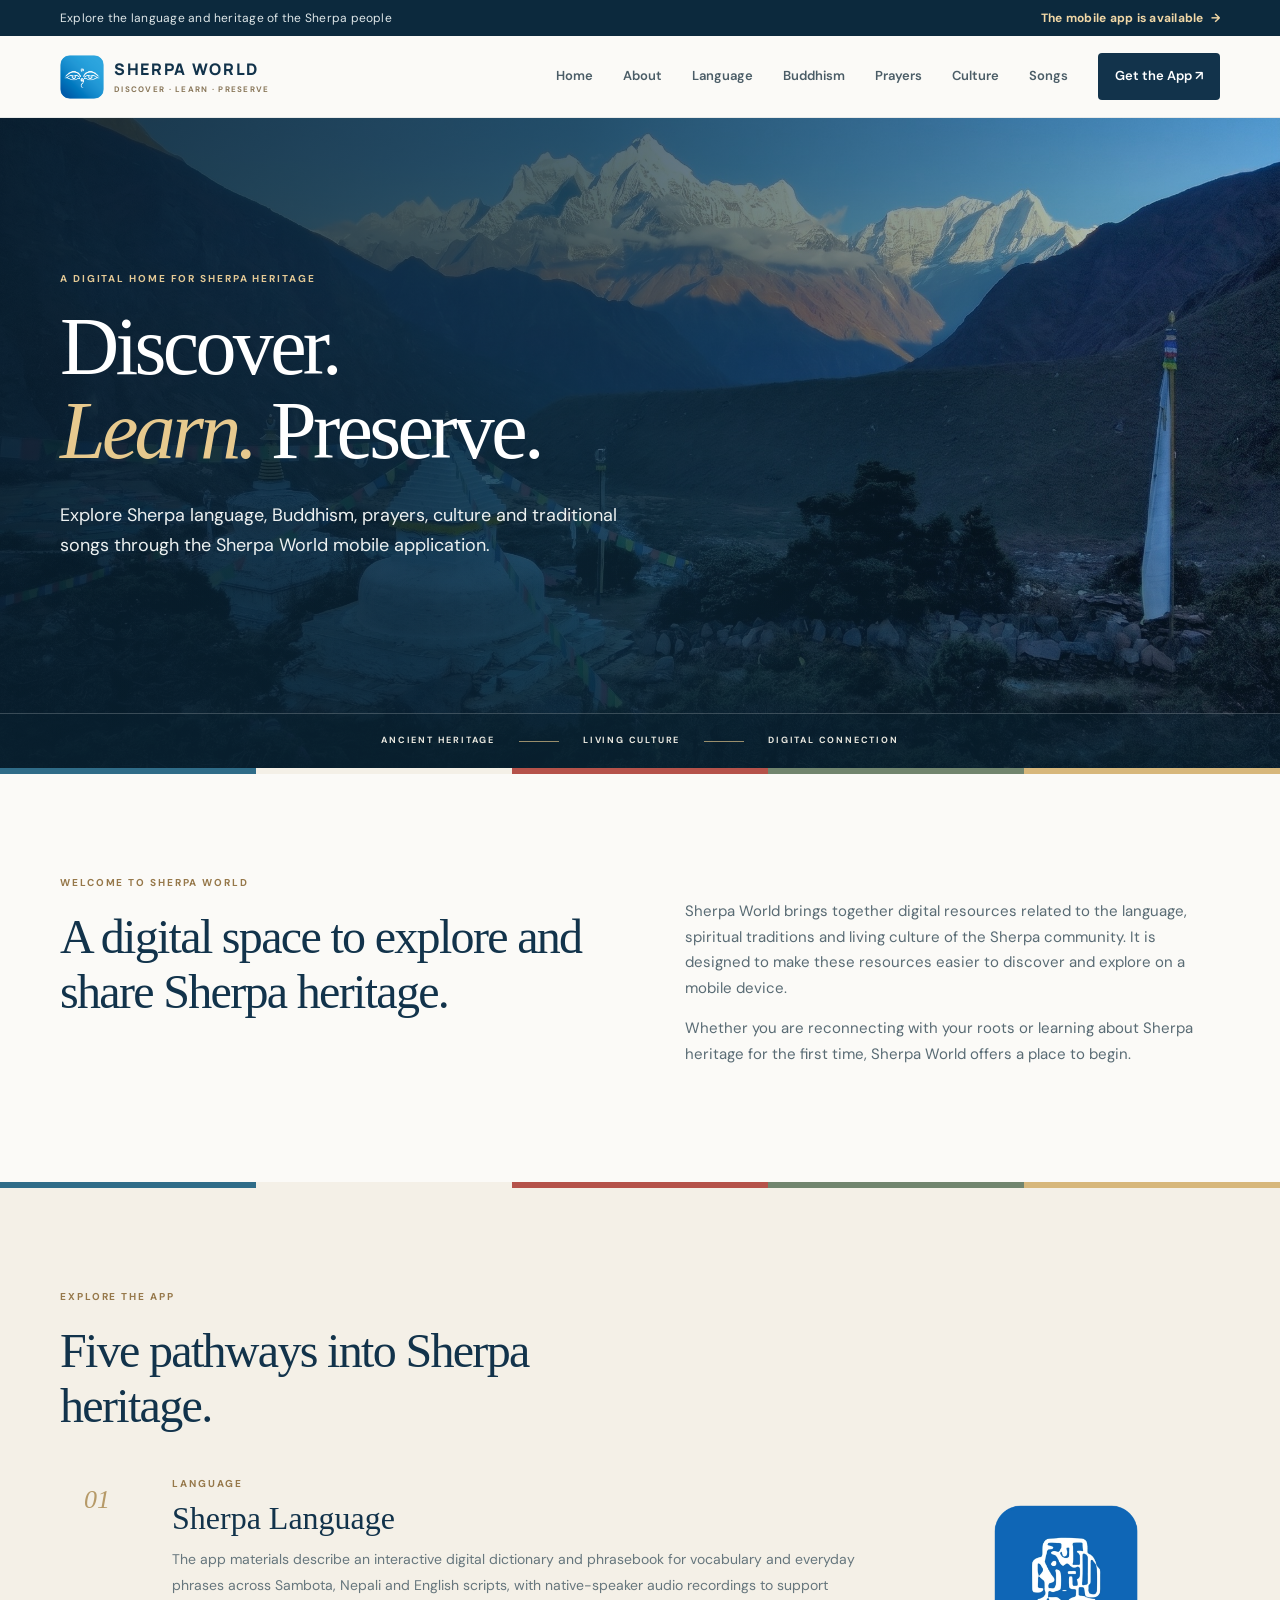
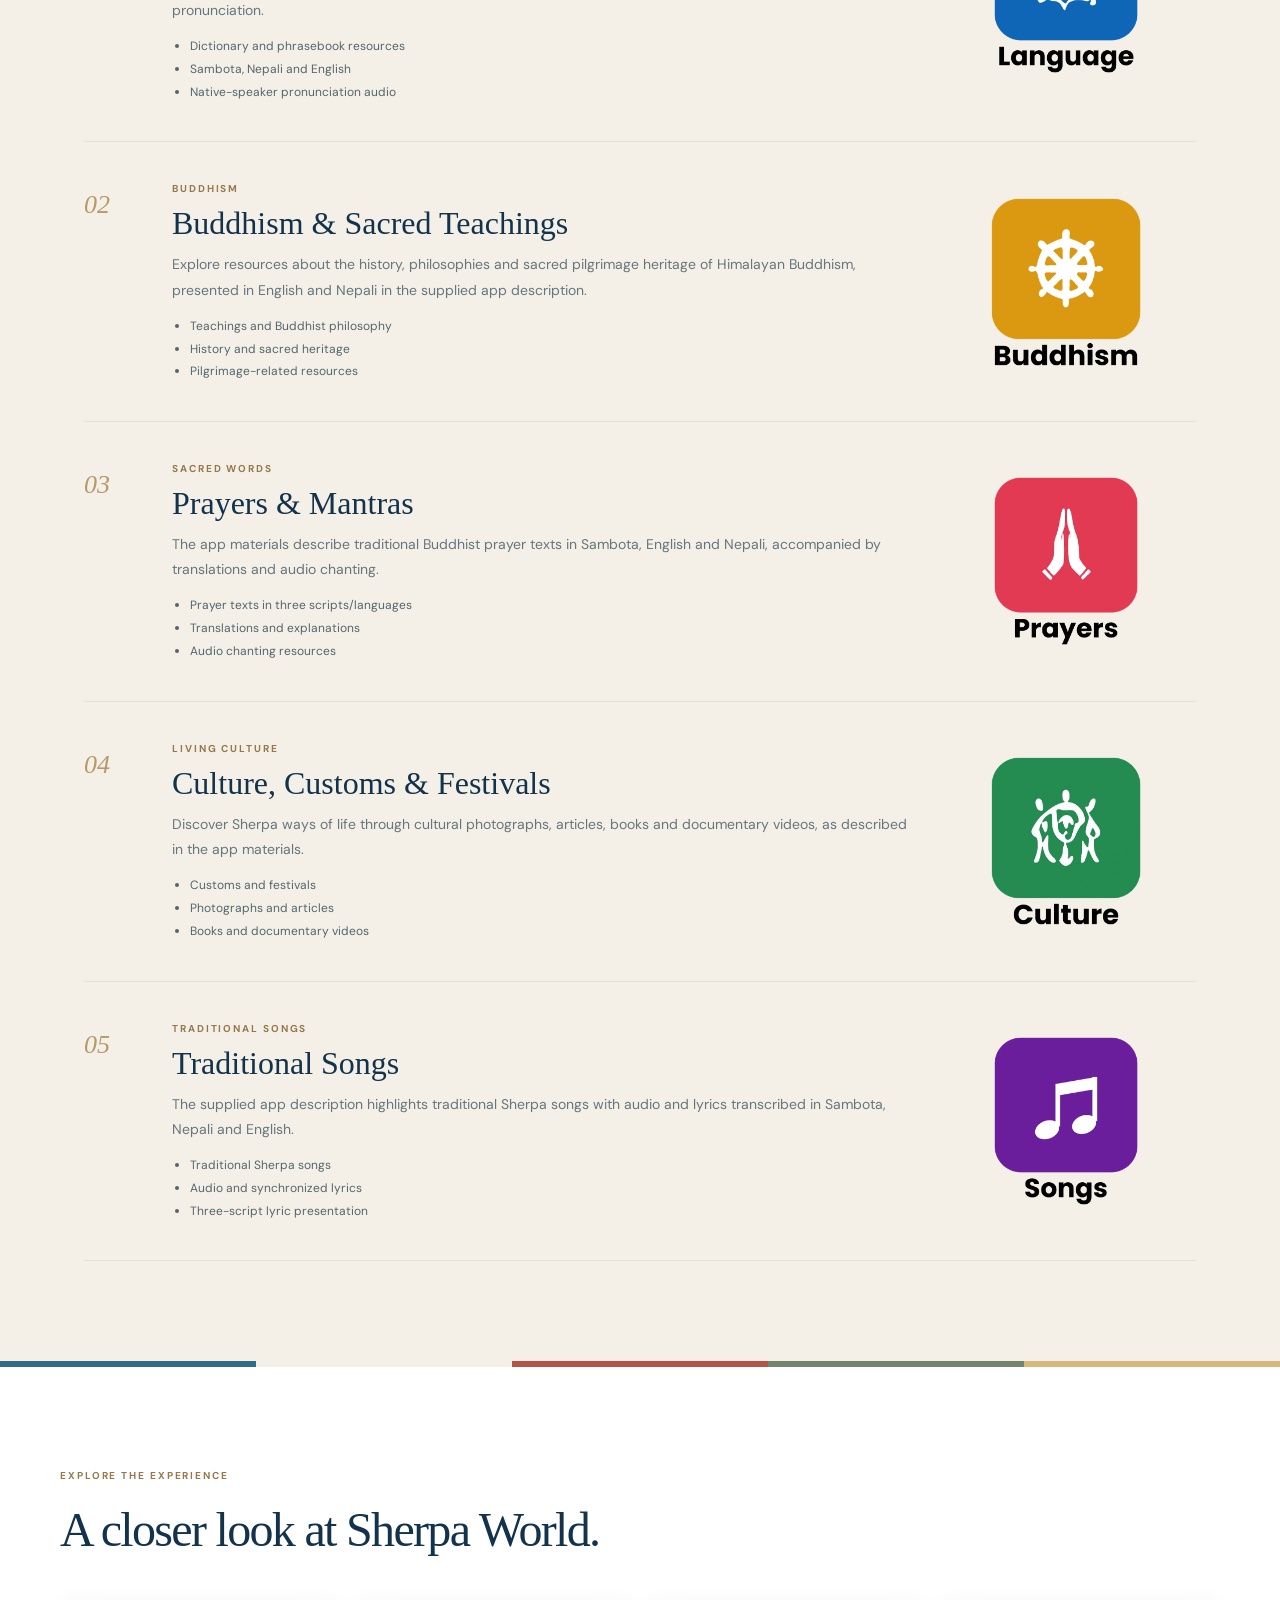
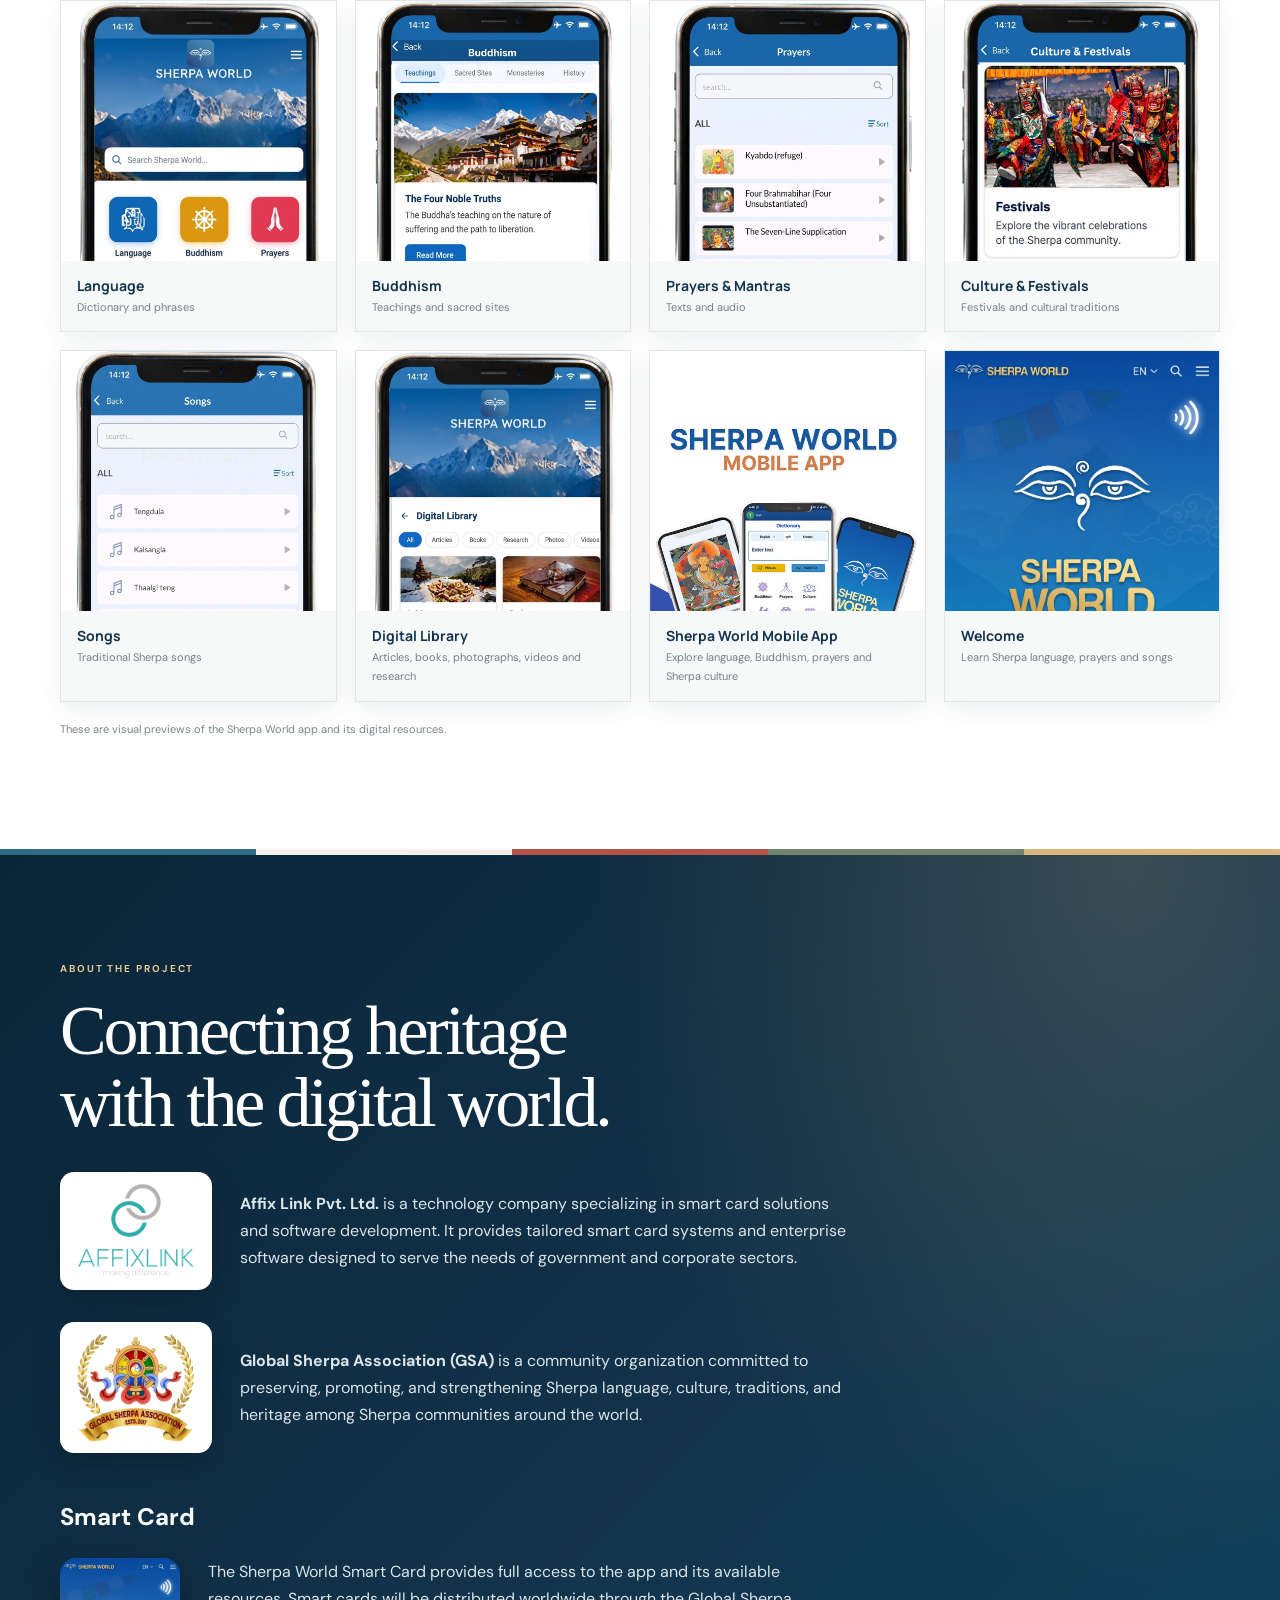
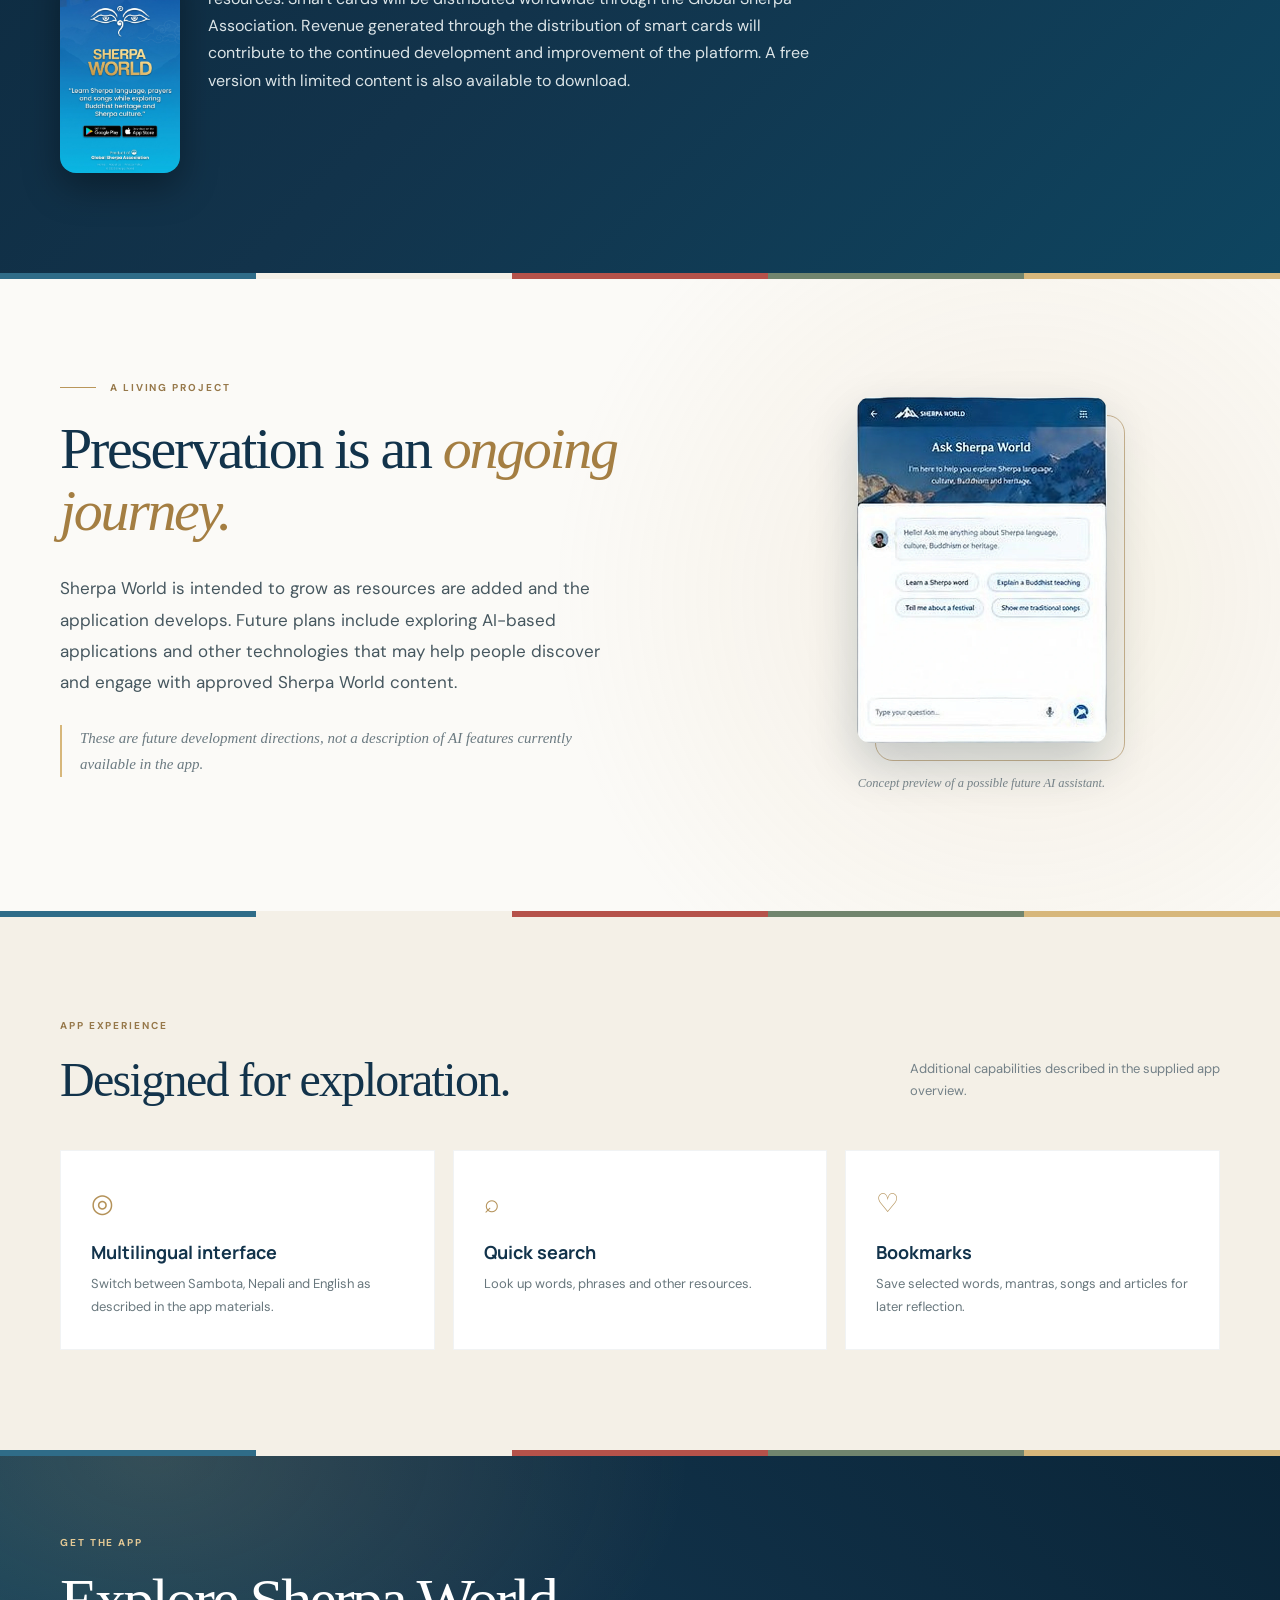
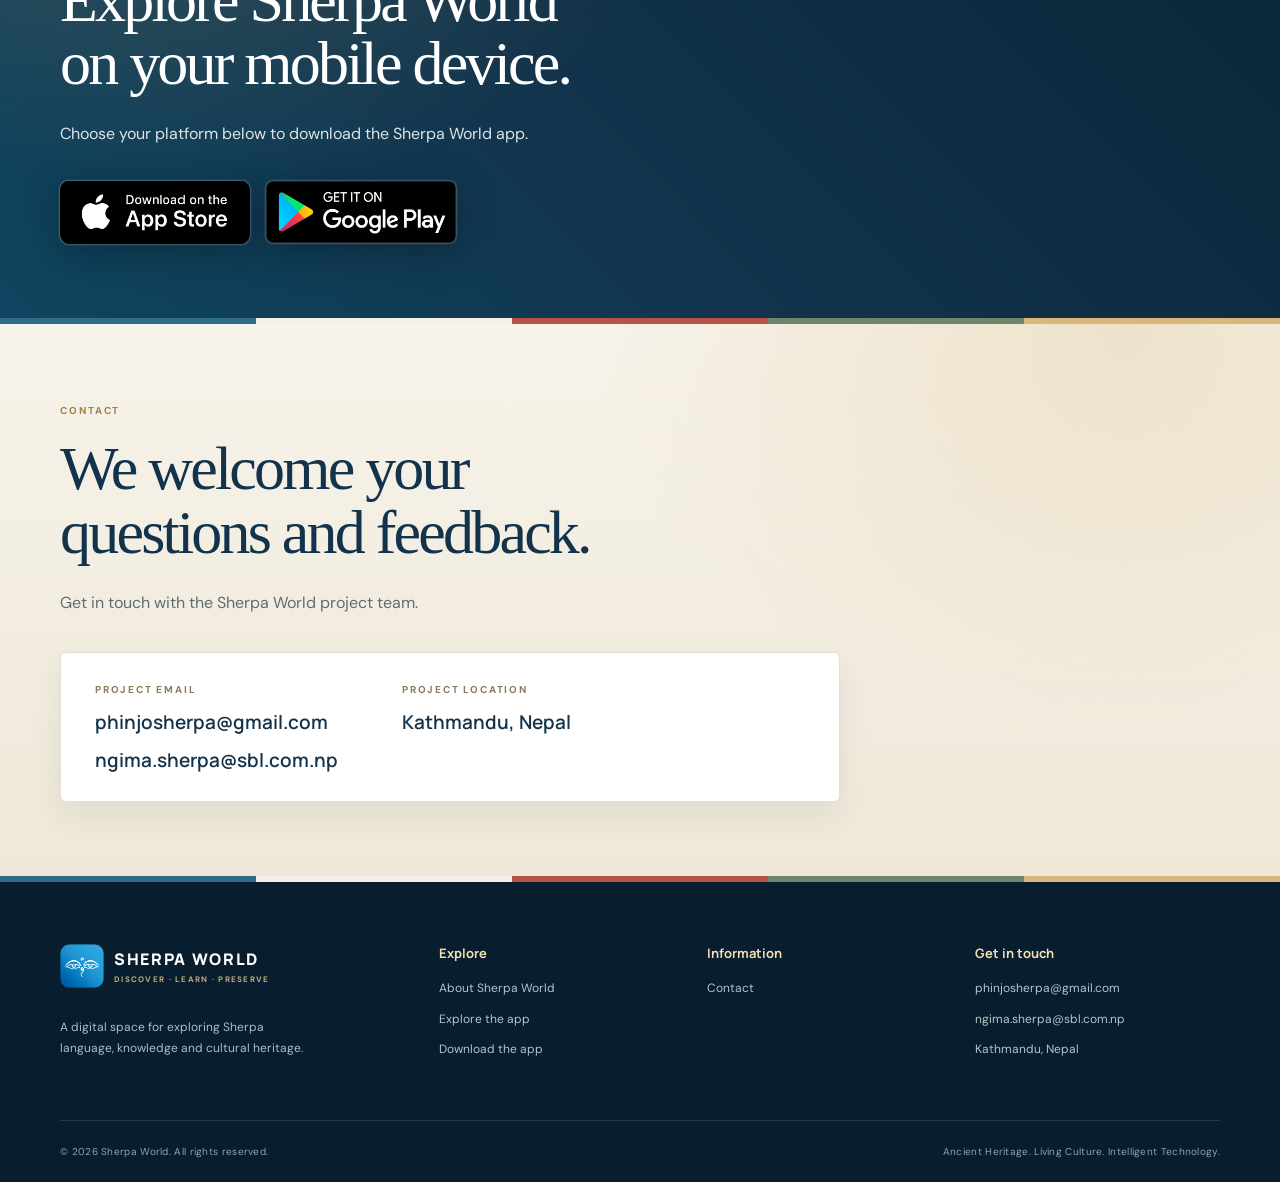
==== index.html @ 409edf71 "Add files via upload" ====
<!DOCTYPE html>

<html lang="en">
<head>
<meta charset="utf-8"/><meta content="width=device-width, initial-scale=1" name="viewport"/>
<title>Sherpa World | Discover. Learn. Preserve.</title>
<meta content="Explore Sherpa language, Buddhism, prayers, culture, traditional songs and knowledge through the Sherpa World digital platform." name="description"/>
<meta content="#12334b" name="theme-color"/><meta content="index,follow" name="robots"/>
<link href="https://www.sherpaworld.com.np/" rel="canonical"/>
<meta content="website" property="og:type"/><meta content="Sherpa World | Discover. Learn. Preserve." property="og:title"/>
<meta content="A digital home for exploring Sherpa language, culture and heritage." property="og:description"/>
<meta content="https://www.sherpaworld.com.np/" property="og:url"/>
<meta content="https://www.sherpaworld.com.np/assets/images/hero-himalaya.jpg" property="og:image"/>
<meta content="summary_large_image" name="twitter:card"/>
<meta content="Sherpa World | Discover. Learn. Preserve." name="twitter:title"/>
<meta content="A digital home for exploring Sherpa language, culture and heritage." name="twitter:description"/>
<meta content="https://www.sherpaworld.com.np/assets/images/hero-himalaya.jpg" name="twitter:image"/>
<link href="assets/images/sherpa-world-logo.png" rel="icon" type="image/png"/><link href="assets/styles.css" rel="stylesheet"/>
<script type="application/ld+json">{"@context":"https://schema.org","@type":"SoftwareApplication","name":"Sherpa World App","applicationCategory":"EducationalApplication","operatingSystem":"iOS, Android","url":"https://www.sherpaworld.com.np/","downloadUrl":"https://apps.apple.com/us/app/sherpa-world-app/id6744370352","description":"Explore Sherpa language, Buddhism, prayers, culture and traditional songs through the Sherpa World mobile application."}</script>
<script defer="" src="assets/site.js"></script>
<style>html{scroll-behavior:smooth;scroll-padding-top:92px}.single-page-group{display:block}.single-page-group>section{scroll-margin-top:92px}@media(prefers-reduced-motion:reduce){html{scroll-behavior:auto}}</style></head>
<body>
<div class="topline"><div class="container topline-inner"><span>Explore the language and heritage of the Sherpa people</span><a href="#home">The mobile app is available <span aria-hidden="true">→</span></a></div></div>
<header class="site-header"><div class="container nav-wrap">
<a aria-label="Sherpa World home" class="brand" href="#home"><span class="brand-mark"><img alt="Sherpa World logo" src="assets/images/sherpa-world-logo.png"/></span><span class="brand-words"><strong>SHERPA WORLD</strong><small>DISCOVER · LEARN · PRESERVE</small></span></a>
<button aria-controls="primary-nav" aria-expanded="false" aria-label="Open navigation" class="menu-toggle" type="button"><span></span><span></span><span></span></button>
<nav aria-label="Main navigation" class="primary-nav" id="primary-nav"><a href="#home">Home</a><a href="#about">About</a><a href="#language">Language</a><a href="#buddhism">Buddhism</a><a href="#prayers">Prayers</a><a href="#culture">Culture</a><a href="#songs">Songs</a><a class="nav-cta" href="#get-app">Get the App ↗</a></nav>
</div></header>
<main>
<section class="hero" id="home"><div class="hero-shade"></div><div class="container hero-content">
<p class="eyebrow light">A DIGITAL HOME FOR SHERPA HERITAGE</p>
<h1>Discover.<br/><em>Learn.</em> Preserve.</h1>
<p class="hero-lead">Explore Sherpa language, Buddhism, prayers, culture and traditional songs through the Sherpa World mobile application.</p>


</div><div class="hero-bottom"><div class="container hero-bottom-inner"><span>ANCIENT HERITAGE</span><span class="hero-rule"></span><span>LIVING CULTURE</span><span class="hero-rule"></span><span>DIGITAL CONNECTION</span></div></div></section>
<div class="flag-line" aria-hidden="true"></div>
<section class="intro-section section-pad"><div class="container intro-grid"><div><p class="eyebrow">WELCOME TO SHERPA WORLD</p><h2>A digital space to explore and share Sherpa heritage.</h2></div><div class="intro-copy"><p>Sherpa World brings together digital resources related to the language, spiritual traditions and living culture of the Sherpa community. It is designed to make these resources easier to discover and explore on a mobile device.</p><p>Whether you are reconnecting with your roots or learning about Sherpa heritage for the first time, Sherpa World offers a place to begin.</p></div></div></section>
<div class="flag-line" aria-hidden="true"></div>
<section class="explore-section section-pad" id="explore-details"><div class="container"><div class="section-heading"><div><p class="eyebrow">EXPLORE THE APP</p><h2>Five pathways into Sherpa heritage.</h2></div></div>
<div class="container explore-detail-list">
<article class="explore-detail" id="language"><div class="detail-number">01</div><div><p class="eyebrow">LANGUAGE</p><h2>Sherpa Language</h2><p>The app materials describe an interactive digital dictionary and phrasebook for vocabulary and everyday phrases across Sambota, Nepali and English scripts, with native-speaker audio recordings to support pronunciation.</p><ul><li>Dictionary and phrasebook resources</li><li>Sambota, Nepali and English</li><li>Native-speaker pronunciation audio</li></ul></div><div class="detail-art detail-art-icon"><img alt="Language icon" src="assets/images/icons/language.webp" width="512" height="600" loading="lazy"/></div></article>
<article class="explore-detail" id="buddhism"><div class="detail-number">02</div><div><p class="eyebrow">BUDDHISM</p><h2>Buddhism &amp; Sacred Teachings</h2><p>Explore resources about the history, philosophies and sacred pilgrimage heritage of Himalayan Buddhism, presented in English and Nepali in the supplied app description.</p><ul><li>Teachings and Buddhist philosophy</li><li>History and sacred heritage</li><li>Pilgrimage-related resources</li></ul></div><div class="detail-art detail-art-icon"><img alt="Buddhism icon" src="assets/images/icons/buddhism.webp" width="535" height="600" loading="lazy"/></div></article>
<article class="explore-detail" id="prayers"><div class="detail-number">03</div><div><p class="eyebrow">SACRED WORDS</p><h2>Prayers &amp; Mantras</h2><p>The app materials describe traditional Buddhist prayer texts in Sambota, English and Nepali, accompanied by translations and audio chanting.</p><ul><li>Prayer texts in three scripts/languages</li><li>Translations and explanations</li><li>Audio chanting resources</li></ul></div><div class="detail-art detail-art-icon"><img alt="Prayers icon" src="assets/images/icons/prayers.webp" width="513" height="600" loading="lazy"/></div></article>
<article class="explore-detail" id="culture"><div class="detail-number">04</div><div><p class="eyebrow">LIVING CULTURE</p><h2>Culture, Customs &amp; Festivals</h2><p>Discover Sherpa ways of life through cultural photographs, articles, books and documentary videos, as described in the app materials.</p><ul><li>Customs and festivals</li><li>Photographs and articles</li><li>Books and documentary videos</li></ul></div><div class="detail-art detail-art-icon"><img alt="Culture icon" src="assets/images/icons/culture.webp" width="535" height="600" loading="lazy"/></div></article>
<article class="explore-detail" id="songs"><div class="detail-number">05</div><div><p class="eyebrow">TRADITIONAL SONGS</p><h2>Traditional Songs</h2><p>The supplied app description highlights traditional Sherpa songs with audio and lyrics transcribed in Sambota, Nepali and English.</p><ul><li>Traditional Sherpa songs</li><li>Audio and synchronized lyrics</li><li>Three-script lyric presentation</li></ul></div><div class="detail-art detail-art-icon"><img alt="Songs icon" src="assets/images/icons/songs.webp" width="512" height="600" loading="lazy"/></div></article>
</div>

</div></section>

<div class="flag-line" aria-hidden="true"></div>
<section class="screen-gallery section-pad"><div class="container"><div class="section-heading"><div><p class="eyebrow">EXPLORE THE EXPERIENCE</p><h2>A closer look at Sherpa World.</h2></div></div><div class="screen-grid"><figure><button type="button" class="gallery-trigger" data-full="assets/images/lightbox/language-screen.webp" aria-haspopup="dialog" aria-label="View larger: Sherpa World language dictionary app screen"><img alt="Sherpa World language dictionary app screen" src="assets/images/language-screen.jpg" loading="lazy"/></button><figcaption><strong>Language</strong><span>Dictionary and phrases</span></figcaption></figure><figure><button type="button" class="gallery-trigger" data-full="assets/images/lightbox/buddhism-screen.webp" aria-haspopup="dialog" aria-label="View larger: Sherpa World Buddhism app screen"><img alt="Sherpa World Buddhism app screen" src="assets/images/buddhism-screen.jpg" loading="lazy"/></button><figcaption><strong>Buddhism</strong><span>Teachings and sacred sites</span></figcaption></figure><figure><button type="button" class="gallery-trigger" data-full="assets/images/lightbox/prayers-screen.webp" aria-haspopup="dialog" aria-label="View larger: Sherpa World prayers and mantras app screen"><img alt="Sherpa World prayers and mantras app screen" src="assets/images/prayers-screen.jpg" loading="lazy"/></button><figcaption><strong>Prayers &amp; Mantras</strong><span>Texts and audio</span></figcaption></figure><figure><button type="button" class="gallery-trigger" data-full="assets/images/lightbox/culture-screen.webp" aria-haspopup="dialog" aria-label="View larger: Sherpa World Culture and Festivals app screen"><img alt="Sherpa World Culture and Festivals app screen" src="assets/images/culture-screen.jpg" loading="lazy"/></button><figcaption><strong>Culture &amp; Festivals</strong><span>Festivals and cultural traditions</span></figcaption></figure><figure><button type="button" class="gallery-trigger" data-full="assets/images/lightbox/songs-screen.webp" aria-haspopup="dialog" aria-label="View larger: Sherpa World Songs app screen"><img alt="Sherpa World Songs app screen" src="assets/images/songs-screen.jpg" loading="lazy"/></button><figcaption><strong>Songs</strong><span>Traditional Sherpa songs</span></figcaption></figure><figure><button type="button" class="gallery-trigger" data-full="assets/images/lightbox/digital-library.webp" aria-haspopup="dialog" aria-label="View larger: Sherpa World digital library app screen"><img alt="Sherpa World digital library app screen" src="assets/images/digital-library.jpg" loading="lazy"/></button><figcaption><strong>Digital Library</strong><span>Articles, books, photographs, videos and research</span></figcaption></figure><figure><button type="button" class="gallery-trigger" data-full="assets/images/lightbox/mobile-app.jpg" aria-haspopup="dialog" aria-label="View larger: Sherpa World mobile app promotional image"><img alt="Sherpa World mobile app promotional image" src="assets/images/mobile-app.jpg" loading="lazy"/></button><figcaption><strong>Sherpa World Mobile App</strong><span>Explore language, Buddhism, prayers and Sherpa culture</span></figcaption></figure><figure><button type="button" class="gallery-trigger" data-full="assets/images/sherpa-world-welcome-screen.jpg" aria-haspopup="dialog" aria-label="View larger: Sherpa World welcome screen with app store download buttons"><img alt="Sherpa World welcome screen with app store download buttons" src="assets/images/sherpa-world-welcome-screen.jpg" loading="lazy"/></button><figcaption><strong>Welcome</strong><span>Learn Sherpa language, prayers and songs</span></figcaption></figure></div><p class="small-note">These are visual previews of the Sherpa World app and its digital resources.</p></div></section>


<div class="single-page-group" id="about"><div class="flag-line" aria-hidden="true"></div>
<section class="page-hero"><div class="container"><p class="eyebrow light">ABOUT THE PROJECT</p><h1>Connecting heritage<br/>with the digital world.</h1><div class="about-project-details">
<div class="about-row"><div class="about-org-logo"><img alt="Affix Link logo" src="assets/images/affixlink-logo.jpg" width="300" height="246" loading="lazy"/></div>
<p><strong>Affix Link Pvt. Ltd.</strong> is a technology company specializing in smart card solutions and software development. It provides tailored smart card systems and enterprise software designed to serve the needs of government and corporate sectors.</p></div>
<div class="about-row"><div class="about-org-logo"><img alt="Global Sherpa Association logo" src="assets/images/global-sherpa-association-logo.jpg" width="300" height="278" loading="lazy"/></div>
<p><strong>Global Sherpa Association (GSA)</strong> is a community organization committed to preserving, promoting, and strengthening Sherpa language, culture, traditions, and heritage among Sherpa communities around the world.</p></div>
<h2>Smart Card</h2>
<div class="about-row about-row-top"><div class="about-smartcard-image"><img alt="Sherpa World smart card welcome screen with Google Play and App Store buttons" src="assets/images/sherpa-world-welcome-screen.jpg" width="1438" height="2576" loading="lazy"/></div>
<p>The Sherpa World Smart Card provides full access to the app and its available resources. Smart cards will be distributed worldwide through the Global Sherpa Association. Revenue generated through the distribution of smart cards will contribute to the continued development and improvement of the platform. A free version with limited content is also available to download.</p></div>
</div></div></section><div class="flag-line" aria-hidden="true"></div>
<section class="living-section section-pad"><div class="container living-grid"><div class="living-copy"><p class="eyebrow">A LIVING PROJECT</p><h2>Preservation is an <em>ongoing journey.</em></h2><p class="living-lead">Sherpa World is intended to grow as resources are added and the application develops. Future plans include exploring AI-based applications and other technologies that may help people discover and engage with approved Sherpa World content.</p><p class="living-note">These are future development directions, not a description of AI features currently available in the app.</p></div><figure class="living-figure"><div class="living-frame"><img alt="Concept screen of an Ask Sherpa World assistant with suggested questions about Sherpa language, Buddhist teachings, festivals and songs" src="assets/images/assistant-screen.webp" width="992" height="1376" loading="lazy"/></div><figcaption>Concept preview of a possible future AI assistant.</figcaption></figure></div></section></div><div class="single-page-group" id="explore-details"><div class="flag-line" aria-hidden="true"></div>
<section class="soft-section section-pad" id="more"><div class="container"><div class="section-heading"><div><p class="eyebrow">APP EXPERIENCE</p><h2>Designed for exploration.</h2></div><p class="section-aside">Additional capabilities described in the supplied app overview.</p></div><div class="mini-grid"><article><span>◎</span><h3>Multilingual interface</h3><p>Switch between Sambota, Nepali and English as described in the app materials.</p></article><article><span>⌕</span><h3>Quick search</h3><p>Look up words, phrases and other resources.</p></article><article><span>♡</span><h3>Bookmarks</h3><p>Save selected words, mantras, songs and articles for later reflection.</p></article></div></div></section></div><div class="single-page-group" id="get-app"><div class="flag-line" aria-hidden="true"></div>
<section class="page-hero page-hero-short"><div class="container"><p class="eyebrow light">GET THE APP</p><h1>Explore Sherpa World<br/>on your mobile device.</h1><p>Choose your platform below to download the Sherpa World app.</p><div class="get-app-badges"><a class="get-app-badge" href="https://apps.apple.com/us/app/sherpa-world-app/id6744370352" target="_blank" rel="noopener" aria-label="Download Sherpa World on the Apple App Store"><img alt="Download on the App Store" src="assets/images/badges/app-store.webp" width="720" height="238"/></a><a class="get-app-badge" href="https://play.google.com/store/search?q=sherpa%20world&amp;c=apps&amp;hl=en" target="_blank" rel="noopener" aria-label="Get Sherpa World on Google Play"><img alt="Get it on Google Play" src="assets/images/badges/google-play.webp" width="720" height="233"/></a></div></div></section></div><div class="single-page-group" id="contact"><div class="flag-line" aria-hidden="true"></div>
<section class="page-hero page-hero-short"><div class="container"><p class="eyebrow light">CONTACT</p><h1>We welcome your<br/>questions and feedback.</h1><p>Get in touch with the Sherpa World project team.</p><div class="contact-details"><div class="contact-detail"><small>PROJECT EMAIL</small><a href="mailto:phinjosherpa@gmail.com?subject=Sherpa%20World%20Enquiry">phinjosherpa@gmail.com</a><a href="mailto:ngima.sherpa@sbl.com.np?subject=Sherpa%20World%20Enquiry">ngima.sherpa@sbl.com.np</a></div><div class="contact-detail"><small>PROJECT LOCATION</small><div class="contact-value">Kathmandu, Nepal</div></div></div></div></section></div></main>
<div class="flag-line" aria-hidden="true"></div>
<footer class="site-footer"><div class="container footer-main"><div class="footer-brand"><a class="brand brand-light" href="#home"><span class="brand-mark"><img alt="Sherpa World logo" src="assets/images/sherpa-world-logo.png"/></span><span class="brand-words"><strong>SHERPA WORLD</strong><small>DISCOVER · LEARN · PRESERVE</small></span></a><p>A digital space for exploring Sherpa language, knowledge and cultural heritage.</p></div><div class="footer-links"><strong>Explore</strong><a href="#about">About Sherpa World</a><a href="#explore-details">Explore the app</a><a href="#get-app">Download the app</a></div><div class="footer-links"><strong>Information</strong><a href="#contact">Contact</a></div><div class="footer-contact"><strong>Get in touch</strong><a href="mailto:phinjosherpa@gmail.com">phinjosherpa@gmail.com</a><a href="mailto:ngima.sherpa@sbl.com.np">ngima.sherpa@sbl.com.np</a><span>Kathmandu, Nepal</span></div></div><div class="container footer-bottom"><span>© <span data-year=""></span> Sherpa World. All rights reserved.</span><span>Ancient Heritage. Living Culture. Intelligent Technology.</span></div></footer>
<div class="lightbox" id="lightbox" role="dialog" aria-modal="true" aria-label="Image viewer" hidden><button type="button" class="lightbox-close" aria-label="Close image viewer">&times;</button><figure class="lightbox-figure"><img alt="" class="lightbox-img" src=""/><figcaption class="lightbox-caption"></figcaption></figure></div>
</body></html>
---- assets/styles.css ----
@import url('https://fonts.googleapis.com/css2?family=DM+Sans:wght@400;500;600;700&family=Manrope:wght@400;500;600;700;800&display=swap');
:root{--navy:#12334b;--navy-2:#1a4964;--blue:#2f6c88;--gold:#d7b77b;--gold-light:#f1dfbb;--ink:#1b2d38;--muted:#61717a;--paper:#fbfaf7;--cream:#f4f0e7;--line:#e5e0d6;--white:#fff;--green:#71856e;--shadow:0 18px 48px rgba(18,51,75,.10);--radius:20px;--serif:Georgia,'Times New Roman',serif;--sans:'DM Sans',Arial,sans-serif;--display:'Manrope','DM Sans',Arial,sans-serif}
*{box-sizing:border-box}html{scroll-behavior:smooth;scroll-padding-top:100px}body{margin:0;background:var(--paper);color:var(--ink);font-family:var(--sans);font-size:16px;line-height:1.7;-webkit-font-smoothing:antialiased}body.menu-open{overflow:hidden}a{color:inherit;text-decoration:none}img{max-width:100%;display:block}button,a{-webkit-tap-highlight-color:transparent}a:focus-visible,button:focus-visible{outline:3px solid #d4a84e;outline-offset:4px}.container{width:min(1160px,calc(100% - 48px));margin-inline:auto}.topline{background:#0c293d;color:#dfe7e9;font-size:12px;letter-spacing:.02em}.topline-inner{min-height:36px;display:flex;align-items:center;justify-content:space-between;gap:20px}.topline a{color:#f1d7a6;font-weight:700}.topline a span{padding-left:4px}.site-header{height:82px;position:sticky;top:0;z-index:50;background:rgba(251,250,247,.96);backdrop-filter:blur(14px);border-bottom:1px solid rgba(18,51,75,.08)}.nav-wrap{height:100%;display:flex;align-items:center;justify-content:space-between;gap:28px}.brand{display:inline-flex;align-items:center;gap:10px;min-width:205px;color:var(--navy)}.brand-mark{width:44px;height:44px;display:grid;place-items:center;flex:0 0 auto}.brand-mark img{width:100%;height:100%;object-fit:contain;border-radius:10px}.brand-words{display:flex;flex-direction:column;line-height:1.15}.brand-words strong{font:800 16px var(--display);letter-spacing:.105em}.brand-words small{font-size:8px;letter-spacing:.16em;color:#8a785b;margin-top:5px;font-weight:700}.primary-nav{display:flex;align-items:center;gap:30px;font-size:13px;font-weight:600;color:#4b5d67}.primary-nav>a:not(.nav-cta){padding:30px 0;position:relative}.primary-nav>a:not(.nav-cta):after{content:"";position:absolute;bottom:20px;left:0;width:0;height:2px;background:var(--gold);transition:width .2s}.primary-nav>a:hover:after,.primary-nav>a.active:after{width:100%}.primary-nav>a.active{color:var(--navy)}.nav-cta{background:var(--navy);color:white;padding:12px 17px;border-radius:4px;transition:background .2s,transform .2s}.nav-cta:hover{background:var(--navy-2);transform:translateY(-1px)}.nav-cta span{color:var(--gold)}.menu-toggle{display:none;background:none;border:0;padding:8px;cursor:pointer}.menu-toggle span{display:block;width:24px;height:2px;background:var(--navy);margin:5px;transition:.2s}
.hero{min-height:650px;position:relative;display:flex;align-items:center;color:white;background:#15384f url('images/hero-himalaya.jpg') center 47%/cover no-repeat;isolation:isolate}.hero:before{content:"";position:absolute;inset:0;background:linear-gradient(90deg,rgba(7,29,44,.88) 0%,rgba(12,42,60,.72) 45%,rgba(12,42,60,.18) 100%);z-index:-1}.hero-shade{position:absolute;inset:0;background:linear-gradient(0deg,rgba(8,31,46,.54),transparent 38%);z-index:-1}.hero-content{padding:100px 0 125px;position:relative}.eyebrow{font-size:10px;letter-spacing:.19em;font-weight:700;color:#96784a;margin:0 0 18px}.eyebrow.light{color:#e4c995}.hero h1,.page-hero h1{font:500 clamp(48px,7vw,82px)/1.03 var(--serif);letter-spacing:-.045em;margin:0;max-width:760px}.hero h1 em{font-style:italic;color:#e7c98e}.hero-lead{font-size:18px;line-height:1.7;color:#edf1f1;max-width:570px;margin:26px 0 30px}.hero-actions{display:flex;flex-wrap:wrap;gap:12px}.button{min-height:50px;padding:14px 21px;display:inline-flex;align-items:center;justify-content:center;gap:12px;border-radius:4px;font-size:13px;font-weight:700;letter-spacing:.01em;border:1px solid transparent;transition:transform .2s,background .2s,border-color .2s}.button:hover{transform:translateY(-2px)}.button-gold{background:var(--gold);color:#152f40}.button-gold:hover{background:#e5c98f}.button-outline-light{border-color:rgba(255,255,255,.6);color:#fff;background:rgba(255,255,255,.05)}.button-outline-light:hover{background:rgba(255,255,255,.13)}.button-dark{background:var(--navy);color:white}.button-dark:hover{background:var(--navy-2)}.button-muted{background:#e8e6e0;color:#737c80;cursor:not-allowed}.button-wide{width:100%}.hero-note{display:flex;align-items:center;gap:10px;margin-top:35px;color:#e4e8e8;font-size:12px}.note-dot,.future-dot{width:7px;height:7px;border-radius:50%;background:#dfc185;display:inline-block;box-shadow:0 0 0 5px rgba(223,193,133,.14)}.hero-bottom{position:absolute;bottom:0;left:0;width:100%;background:rgba(8,31,46,.42);border-top:1px solid rgba(255,255,255,.2)}.hero-bottom-inner{height:54px;display:flex;align-items:center;justify-content:center;gap:24px;color:#e8e7df;font-size:9px;letter-spacing:.2em;font-weight:700}.hero-rule{height:1px;width:40px;background:rgba(231,201,142,.65)}
.section-pad{padding:100px 0}.intro-section{background:var(--paper)}.intro-grid{display:grid;grid-template-columns:1fr 1fr;gap:90px;align-items:start}.intro-grid h2,.section-heading h2,.heritage-copy h2,.future-grid h2,.two-col h2,.contact-grid h2{font:500 clamp(32px,4vw,48px)/1.15 var(--serif);letter-spacing:-.035em;color:var(--navy);margin:0}.intro-copy{padding-top:25px;color:#596b74;font-size:15px}.intro-copy p:first-child{margin-top:0}.text-link{display:inline-flex;align-items:center;gap:12px;color:var(--navy);font-size:13px;font-weight:700;border-bottom:1px solid #cdb987;padding-bottom:5px;margin-top:12px}.text-link span{color:#b38d4e;font-size:18px;transition:transform .2s}.text-link:hover span{transform:translateX(4px)}
.explore-section{background:var(--cream)}.section-heading{display:flex;justify-content:space-between;align-items:end;gap:30px;margin-bottom:42px}.section-heading h2{max-width:580px}.section-aside{max-width:310px;color:#738087;font-size:13px;margin:0 0 5px}.feature-grid{display:grid;grid-template-columns:repeat(3,1fr);gap:16px}.feature-card{position:relative;padding:30px 28px 26px;min-height:300px;background:white;border:1px solid rgba(18,51,75,.06);box-shadow:0 8px 24px rgba(18,51,75,.035);overflow:hidden;transition:transform .25s,box-shadow .25s}.feature-card:hover{transform:translateY(-5px);box-shadow:var(--shadow)}.feature-card:before{content:"";position:absolute;right:-45px;top:-55px;width:150px;height:150px;border-radius:50%;background:var(--wash);opacity:.55}.feature-blue{--tone:#2873a2;--wash:#d9eaf3}.feature-gold{--tone:#ad8237;--wash:#f2e6cd}.feature-rose{--tone:#b75b63;--wash:#f6e1e1}.feature-green{--tone:#638168;--wash:#e0eadd}.feature-violet{--tone:#7661a0;--wash:#e9e2f2}.feature-teal{--tone:#23818a;--wash:#dceff0}.feature-icon{width:52px;height:52px;display:grid;place-items:center;background:var(--wash);border-radius:50%;margin-bottom:23px;position:relative}.feature-icon svg{width:27px;height:27px;fill:none;stroke:var(--tone);stroke-width:2;stroke-linecap:round;stroke-linejoin:round}.feature-index{display:block;font-size:9px;letter-spacing:.17em;font-weight:700;color:var(--tone);margin-bottom:8px}.feature-card h3{font:600 23px var(--display);color:var(--navy);margin:0 0 10px;letter-spacing:-.03em}.feature-card p{font-size:13px;color:#69777e;line-height:1.7;margin:0 0 22px;max-width:310px}.feature-card>a{font-size:12px;font-weight:700;color:var(--navy);display:inline-flex;gap:10px;align-items:center}.feature-card>a span{color:var(--tone);font-size:18px}.library-note{margin-top:20px;padding:22px 26px;background:#e9e4d8;display:flex;align-items:center;gap:18px}.library-symbol{width:42px;height:42px;display:grid;place-items:center;border-radius:50%;background:#fff;color:#a47e42;font-size:23px;flex:0 0 auto}.library-note strong{color:var(--navy);font:700 14px var(--display)}.library-note p{margin:2px 0 0;color:#6c777a;font-size:12px}.library-note>a{margin-left:auto;white-space:nowrap;font-size:12px;font-weight:700;color:var(--navy)}.library-note>a span{color:#a47e42}
.heritage-section{background:#fff;padding:90px 0}.heritage-grid{display:grid;grid-template-columns:1.05fr .95fr;gap:85px;align-items:center}.heritage-art{height:390px;position:relative;overflow:hidden;background:linear-gradient(160deg,#e7e3d7,#b6c6c8 56%,#e7e4da);isolation:isolate}.photo-art img{width:100%;height:100%;object-fit:cover;object-position:center}.photo-art:after{background:linear-gradient(0deg,rgba(13,46,66,.68),transparent 70%)}.heritage-art:after{content:"";position:absolute;inset:0;background:linear-gradient(0deg,rgba(13,46,66,.45),transparent 58%);z-index:2}.sun{position:absolute;width:95px;height:95px;border-radius:50%;background:#dfc38e;right:19%;top:15%;opacity:.9}.ridge{position:absolute;left:-10%;width:120%;height:70%;bottom:0;clip-path:polygon(0 68%,17% 34%,27% 55%,44% 10%,57% 50%,72% 25%,100% 73%,100% 100%,0 100%)}.ridge-back{background:#819ba2;bottom:13%;opacity:.9}.ridge-front{background:#294f61;clip-path:polygon(0 78%,20% 45%,35% 66%,54% 18%,66% 57%,81% 39%,100% 78%,100% 100%,0 100%)}.art-caption{position:absolute;z-index:3;bottom:28px;left:30px;color:#fff;font:700 11px var(--display);letter-spacing:.16em;line-height:1.8}.art-caption span{font-size:8px;color:#ead5aa}.heritage-copy p:not(.eyebrow){color:#65747b;font-size:14px;line-height:1.85}.heritage-copy h2{margin-bottom:22px}.heritage-copy .text-link{margin-top:14px}.future-section{background:#f1eee7}.future-grid{display:grid;grid-template-columns:1fr 1fr;gap:100px;align-items:center}.future-grid p:not(.eyebrow){color:#65747b;font-size:14px;line-height:1.85;margin-top:0}.future-label{display:inline-flex;align-items:center;gap:12px;margin-top:12px;padding:11px 15px;background:#e6e0d3;color:#73664f;font-size:11px;font-weight:700}.future-dot{background:#ae925c;box-shadow:0 0 0 5px rgba(174,146,92,.12);width:6px;height:6px}.download-band{background:var(--navy);color:white;padding:66px 0;position:relative;overflow:hidden}.download-band:after{content:"";position:absolute;right:-90px;top:-180px;width:460px;height:460px;border:1px solid rgba(231,201,142,.15);border-radius:50%;box-shadow:0 0 0 35px rgba(231,201,142,.035),0 0 0 75px rgba(231,201,142,.025)}.download-inner{display:flex;justify-content:space-between;align-items:center;gap:50px;position:relative;z-index:1}.download-inner h2{font:500 clamp(34px,4vw,48px)/1.1 var(--serif);margin:0 0 12px}.download-inner p:not(.eyebrow){color:#d3dce0;margin:0;max-width:550px;font-size:14px}.download-actions{display:flex;flex-direction:column;gap:13px;min-width:245px}.store-coming{display:flex;align-items:center;gap:12px;padding:10px 14px;border:1px solid rgba(255,255,255,.25);border-radius:4px;color:#e5eaeb}.play-mark{font-size:19px;color:#dfc38e}.store-coming strong,.store-coming small{display:block}.store-coming strong{font-size:12px}.store-coming small{font-size:10px;color:#aebdc4}
.site-footer{background:#0b2639;color:#d6e0e4;padding:62px 0 0}.footer-main{display:grid;grid-template-columns:1.5fr 1fr 1fr 1.1fr;gap:45px;padding-bottom:48px}.brand-light{color:#fff}.brand-light .brand-mark svg{fill:#f1dfbb}.brand-light .brand-words small{color:#c4ab7b}.footer-brand p{max-width:260px;color:#aebec5;font-size:12px;line-height:1.8;margin-top:20px}.footer-links,.footer-contact{display:flex;flex-direction:column;gap:10px;font-size:12px}.footer-links strong,.footer-contact strong{font:700 13px var(--display);color:#f2dfb9;margin-bottom:6px}.footer-links a,.footer-contact a,.footer-contact span{color:#b6c5cb}.footer-links a:hover,.footer-contact a:hover{color:#f1d39a}.footer-bottom{border-top:1px solid rgba(255,255,255,.13);min-height:62px;display:flex;align-items:center;justify-content:space-between;gap:20px;color:#91a5ae;font-size:10px;letter-spacing:.03em}
.page-hero{background:linear-gradient(105deg,rgba(9,35,52,.94),rgba(15,55,77,.78)),url('images/hero-himalaya.jpg') center 45%/cover;color:#fff;padding:105px 0 100px}.page-hero h1{font-size:clamp(45px,6vw,70px)}.page-hero p:not(.eyebrow){max-width:620px;color:#dbe4e7;font-size:16px;margin:24px 0 0}.page-hero-short{padding:78px 0 74px}.page-hero-short h1{font-size:clamp(42px,5vw,62px)}.content-narrow{max-width:820px}.content-narrow h2{font:500 clamp(32px,4vw,44px)/1.15 var(--serif);color:var(--navy);margin:0 0 25px}.content-narrow p{color:#64737a;font-size:15px;line-height:1.9}.large-copy{font-size:19px!important;line-height:1.75!important;color:#334b58!important}.quote-panel{margin:48px 0 10px;padding:32px 38px;background:var(--cream);border-left:3px solid var(--gold)}.quote-mark{font:60px var(--serif);color:#bd9a5f;line-height:.8}.quote-panel p{font:italic 26px var(--serif);color:var(--navy);margin:4px 0 12px}.quote-panel small{font-size:9px;letter-spacing:.18em;color:#88734f;font-weight:700}.soft-section{background:var(--cream)}.principle-grid,.mini-grid{display:grid;grid-template-columns:repeat(3,1fr);gap:18px}.principle-grid article,.mini-grid article{padding:30px;background:#fff;border:1px solid rgba(18,51,75,.06)}.principle-grid article>span{font:italic 30px var(--serif);color:#c4a46d}.principle-grid h3,.mini-grid h3{font:700 18px var(--display);color:var(--navy);margin:15px 0 8px}.principle-grid p,.mini-grid p{color:#68777d;font-size:13px;line-height:1.8;margin:0}.two-col{display:grid;grid-template-columns:1fr 1fr;gap:90px;align-items:start}.two-col p{color:#65747b;font-size:14px;line-height:1.9;margin:0 0 18px}.two-col .button{margin-top:10px}
.explore-detail-list{display:flex;flex-direction:column}.explore-detail{display:grid;grid-template-columns:60px minmax(0,1fr) 260px;gap:28px;align-items:center;padding:38px 0;border-bottom:1px solid var(--line);scroll-margin-top:110px}.explore-detail:first-child{padding-top:0}.detail-number{font:italic 26px var(--serif);color:#b69a68;align-self:start;padding-top:10px}.explore-detail h2{font:500 32px var(--serif);color:var(--navy);margin:0 0 10px}.explore-detail p:not(.eyebrow){color:#66767d;font-size:14px;line-height:1.8;margin:0 0 12px}.explore-detail ul{padding-left:18px;margin:0;color:#53656d;font-size:12px;line-height:1.9}.explore-detail .eyebrow{margin-bottom:8px}.detail-art{height:170px;display:flex;flex-direction:column;justify-content:center;align-items:center;gap:8px;position:relative;overflow:hidden}.detail-art:before,.detail-art:after{content:"";position:absolute;border-radius:50%;border:1px solid currentColor;opacity:.13}.detail-art:before{width:190px;height:190px}.detail-art:after{width:130px;height:130px}.detail-art span{font:48px var(--serif);position:relative;z-index:1}.detail-art small{font-size:8px;letter-spacing:.18em;font-weight:700;position:relative;z-index:1}.art-language{background:#e2edf2;color:#28617c}.art-buddhism{background:#f0e6d0;color:#99733c}.art-prayers{background:#f3e2e2;color:#a65e63}.art-culture{background:#e3ebdf;color:#5c7a63}.art-music{background:#e9e2f1;color:#76639b}.mini-grid article>span{font-size:26px;color:#b49259}.small-note{font-size:11px;color:#7b8588;line-height:1.7;margin-top:28px}.store-layout{display:grid;grid-template-columns:1fr 1fr;gap:22px;max-width:900px}.store-card{padding:42px;background:white;border:1px solid var(--line);box-shadow:0 10px 35px rgba(18,51,75,.05)}.store-apple{border-top:3px solid var(--navy)}.store-android{border-top:3px solid #b8b6ae}.store-icon{width:60px;height:60px;display:grid;place-items:center;background:#e8edf0;color:var(--navy);border-radius:15px;margin-bottom:25px}.store-icon svg{width:35px;height:35px;fill:currentColor}.android-icon{font-size:25px;color:#71856e;background:#e8eee5}.store-card h2{font:500 30px var(--serif);color:var(--navy);margin:0 0 12px}.store-card p:not(.eyebrow){color:#68777e;font-size:14px;min-height:72px}.store-url{display:block;text-align:center;color:#879196;font-size:10px;margin-top:12px}.app-note{max-width:900px;margin-top:24px;padding:17px 20px;background:#f0eadc;color:#736345;font-size:12px}.contact-grid{display:grid;grid-template-columns:1.1fr .9fr;gap:90px;align-items:center}.contact-grid p:not(.eyebrow){color:#64747b;font-size:14px;line-height:1.9;margin:20px 0 26px}.contact-card{padding:38px;background:var(--cream);border:1px solid var(--line)}.contact-icon{width:48px;height:48px;display:grid;place-items:center;background:#e4d7bb;color:#785e35;border-radius:50%;font-size:21px;margin-bottom:25px}.contact-card small{display:block;color:#8c7957;font-size:9px;font-weight:700;letter-spacing:.18em;margin-bottom:8px}.contact-card>a{font:600 19px var(--display);color:var(--navy);overflow-wrap:anywhere}.contact-card p{color:#64747b;font-size:14px;margin:0}.contact-divider{height:1px;background:#ded6c7;margin:24px 0}.legal-copy h2{font:600 20px var(--display);color:var(--navy);margin:30px 0 8px}.legal-copy p{font-size:13px}.legal-copy a{color:#2d6a86;text-decoration:underline}.notice-box{padding:20px 22px;background:#f3ead7;border-left:3px solid #c49c58;margin-bottom:32px}.notice-box strong{color:#735b34}.notice-box p{margin:6px 0 0;color:#756b5a;font-size:12px}
@media(max-width:900px){.primary-nav{gap:17px}.brand{min-width:180px}.primary-nav{font-size:12px}.nav-cta{padding:10px 12px}.intro-grid,.heritage-grid,.future-grid,.two-col,.contact-grid{gap:45px}.feature-grid{grid-template-columns:repeat(2,1fr)}.footer-main{grid-template-columns:1.4fr 1fr 1fr;gap:30px}.footer-contact{grid-column:2/4}.explore-detail{grid-template-columns:45px minmax(0,1fr) 210px}.detail-art{height:150px}}
@media(max-width:700px){.container{width:min(100% - 36px,560px)}.topline-inner{min-height:34px;font-size:10px}.topline-inner span{max-width:58%}.site-header{height:70px}.brand{min-width:0}.brand-mark{width:36px;height:32px}.brand-words strong{font-size:14px}.brand-words small{font-size:7px}.menu-toggle{display:block;position:relative;z-index:51}.primary-nav{position:fixed;z-index:50;inset:104px 0 auto 0;background:var(--paper);padding:20px 26px 28px;display:flex;flex-direction:column;align-items:stretch;gap:0;box-shadow:0 20px 25px rgba(10,34,50,.12);transform:translateY(-140%);opacity:0;visibility:hidden;pointer-events:none;transition:transform .22s ease,opacity .22s ease,visibility 0s linear .22s}.primary-nav.is-open{transform:translateY(0);opacity:1;visibility:visible;pointer-events:auto;transition:transform .22s ease,opacity .22s ease,visibility 0s}.primary-nav>a:not(.nav-cta){padding:14px 0;border-bottom:1px solid var(--line)}.primary-nav>a:not(.nav-cta):after{display:none}.primary-nav .nav-cta{text-align:center;margin-top:16px;padding:14px}.hero{min-height:650px;background-position:57% center}.hero:before{background:linear-gradient(90deg,rgba(7,29,44,.88),rgba(12,42,60,.48)),linear-gradient(0deg,rgba(8,31,46,.3),transparent)}.hero-content{padding:82px 0 112px}.hero h1{font-size:58px}.hero-lead{font-size:16px;max-width:480px}.hero-bottom-inner{gap:10px;font-size:7px;letter-spacing:.12em}.hero-rule{width:18px}.section-pad{padding:72px 0}.intro-grid,.heritage-grid,.future-grid,.two-col,.contact-grid{grid-template-columns:1fr;gap:25px}.intro-copy{padding-top:0}.section-heading{display:block;margin-bottom:28px}.section-aside{margin-top:15px}.feature-grid{grid-template-columns:1fr}.feature-card{min-height:250px;padding:26px}.library-note{align-items:flex-start;flex-wrap:wrap;padding:20px}.library-note>a{margin-left:60px}.heritage-art{height:300px}.future-grid{gap:20px}.download-inner{display:block}.download-actions{margin-top:28px;max-width:350px}.footer-main{grid-template-columns:1fr 1fr;gap:30px 20px}.footer-brand{grid-column:1/3}.footer-contact{grid-column:auto}.footer-bottom{padding:17px 0;align-items:flex-start;flex-direction:column;gap:5px}.page-hero{padding:75px 0}.page-hero h1{font-size:49px}.page-hero-short{padding:65px 0}.principle-grid,.mini-grid{grid-template-columns:1fr}.explore-detail{grid-template-columns:36px 1fr;gap:12px;padding:28px 0}.explore-detail h2{font-size:27px}.detail-art{grid-column:2;height:120px;margin-top:10px}.store-layout{grid-template-columns:1fr}.store-card{padding:30px}.store-card p:not(.eyebrow){min-height:0}.contact-card{padding:28px}.quote-panel{padding:25px}.quote-panel p{font-size:22px}}
@media(max-width:390px){.hero h1{font-size:49px}.hero-actions .button{width:100%}.hero-bottom-inner{gap:7px}.hero-bottom-inner span:not(.hero-rule){font-size:6px}.brand-words strong{font-size:12px}.brand-words small{font-size:6px}.footer-main{grid-template-columns:1fr}.footer-brand{grid-column:auto}.footer-contact{grid-column:auto}}
@media(prefers-reduced-motion:reduce){html{scroll-behavior:auto}*,*:before,*:after{transition:none!important;animation:none!important}}

.screen-gallery{background:#fff}.screen-grid{display:grid;grid-template-columns:repeat(4,minmax(0,1fr));gap:18px}.screen-grid figure{margin:0;background:#f7f8f8;border:1px solid #e1e7e9;box-shadow:0 8px 24px rgba(18,51,75,.07);overflow:hidden}.screen-grid img{width:100%;height:260px;object-fit:cover;object-position:top center;background:#edf2f4}.screen-grid figcaption{padding:15px 16px;display:flex;flex-direction:column;gap:3px}.screen-grid figcaption strong{font:700 14px var(--display);color:var(--navy)}.screen-grid figcaption span{font-size:11px;color:#738087}.screen-gallery .small-note{margin-top:18px}.brand-light .brand-mark img{border-radius:9px}
@media(max-width:900px){.screen-grid{grid-template-columns:repeat(2,minmax(0,1fr))}}
@media(max-width:700px){.screen-grid{grid-template-columns:repeat(2,minmax(0,1fr));gap:12px}.screen-grid img{height:210px}.brand-mark{width:38px;height:38px}}
@media(max-width:390px){.screen-grid{grid-template-columns:1fr}.screen-grid img{height:260px}}

/* App store badges: compact, accessible and responsive */
.store-badges{display:flex;flex-wrap:wrap;align-items:center;gap:12px;margin-top:18px}
.store-badge{display:inline-flex;align-items:center;gap:10px;min-width:190px;min-height:58px;padding:8px 14px;border:1px solid rgba(255,255,255,.28);border-radius:7px;background:#081b29;color:#fff;text-decoration:none;box-shadow:0 5px 16px rgba(0,0,0,.12);transition:transform .2s,border-color .2s}
.store-badge:hover{transform:translateY(-2px);border-color:rgba(231,201,142,.8)}
.store-badge svg{width:27px;height:30px;flex:0 0 auto;fill:currentColor}
.store-badge-copy{display:flex;flex-direction:column;line-height:1.15;text-align:left}
.store-badge-copy small{font-size:9px;letter-spacing:.04em;color:#d3dce0}
.store-badge-copy strong{font-size:15px;font-weight:650;letter-spacing:-.01em}
.store-badge.is-pending{opacity:.72;cursor:default;background:#203746;border-style:dashed;box-shadow:none}
.store-badge.is-pending:hover{transform:none;border-color:rgba(255,255,255,.28)}
.store-card .store-badge{width:100%;justify-content:center;margin-top:8px}
.store-card .store-badge-copy{text-align:left}
.download-actions .store-badges{margin-top:0;display:grid;gap:10px}
.download-actions .store-badge{width:100%}
@media(max-width:700px){.store-badges{gap:9px}.store-badge{min-width:0;flex:1 1 190px}.download-actions .store-badges{max-width:350px}}

/* Gallery lightbox */
.gallery-trigger{display:block;width:100%;padding:0;margin:0;border:0;background:none;cursor:zoom-in;font:inherit;line-height:0}
.gallery-trigger img{transition:transform .25s ease}
.gallery-trigger:hover img{transform:scale(1.03)}
.gallery-trigger:focus-visible{outline:3px solid var(--gold);outline-offset:-3px}
.lightbox{position:fixed;inset:0;z-index:1000;display:flex;align-items:center;justify-content:center;padding:56px 16px 24px;background:rgba(10,24,36,.92);overscroll-behavior:contain}
.lightbox[hidden]{display:none}
.lightbox-figure{margin:0;max-width:100%;max-height:100%;display:flex;flex-direction:column;align-items:center;gap:12px}
.lightbox-img{display:block;max-width:100%;max-height:calc(100vh - 130px);max-height:calc(100dvh - 130px);width:auto;height:auto;object-fit:contain}
.lightbox-caption{color:#fff;font:500 14px/1.4 var(--sans);text-align:center;max-width:640px}
.lightbox-close{position:absolute;top:10px;right:14px;width:44px;height:44px;border:0;border-radius:50%;background:rgba(255,255,255,.14);color:#fff;font-size:30px;line-height:1;cursor:pointer}
.lightbox-close:hover{background:rgba(255,255,255,.28)}
.lightbox-close:focus-visible{outline:3px solid var(--gold);outline-offset:2px}
body.lightbox-open{overflow:hidden}

/* Contact card: show each project email on its own line */
.contact-card>a{display:block;margin:0}
.contact-card>a + a{margin-top:14px;padding-top:14px;border-top:1px solid var(--line)}

/* About the project: organisation logos shown on white tiles above each description */
.about-org-logo{display:inline-block;margin:32px 0 0;padding:10px 16px;background:#fff;border-radius:14px;line-height:0;box-shadow:0 10px 28px rgba(0,0,0,.22)}
.about-org-logo img{display:block;width:120px;height:auto;max-width:100%}
.about-org-logo + p:not(.eyebrow){margin-top:18px}
@media(max-width:700px){.about-org-logo{margin-top:24px}.about-org-logo img{width:96px;height:auto}}

/* About the project: image shown under the "Smart Card" subtitle */
.about-smartcard-image{margin:22px 0 0;line-height:0}
.about-smartcard-image img{display:block;width:120px;height:auto;max-width:100%;border-radius:16px;box-shadow:0 14px 36px rgba(0,0,0,.35)}
@media(max-width:700px){.about-smartcard-image img{width:96px;height:auto}}

/* About the project: image on the left, text beside it (stacks on small screens) */
.about-row{display:flex;align-items:center;gap:28px;max-width:860px;margin-top:32px}
.about-row-top{align-items:flex-start}
.about-row .about-org-logo{flex:0 0 auto;margin:0}
.about-row .about-smartcard-image{flex:0 0 auto;margin:0}
.about-row .about-smartcard-image img{width:120px;height:auto}
.about-row p:not(.eyebrow){margin:0;flex:1 1 auto;min-width:0}
.about-project-details h2{margin-top:44px}
.about-project-details h2 + .about-row{margin-top:20px}
@media(max-width:700px){
  .about-row{flex-direction:column;align-items:flex-start;gap:16px;margin-top:26px}
  .about-row .about-smartcard-image img{width:96px;height:auto}
  .about-project-details h2{margin-top:36px}
}

/* Explore the app: app icons replace the decorative text panels */
.detail-art-icon{background:none;overflow:visible;height:auto;max-height:190px}
.detail-art-icon:before,.detail-art-icon:after{display:none}
.detail-art-icon img{display:block;height:170px;width:auto;max-width:100%;object-fit:contain}
@media(max-width:900px){.detail-art-icon img{height:150px}}
@media(max-width:700px){.detail-art-icon{height:auto;justify-content:flex-start;align-items:flex-start}.detail-art-icon img{height:120px}}


/* Get the app: official store badges inside the page header */
.get-app-badges{display:flex;flex-wrap:wrap;align-items:flex-start;gap:16px;margin-top:34px}
.get-app-badge{display:block;width:190px;line-height:0;text-decoration:none}
.get-app-badge img{display:block;width:100%;height:auto;filter:drop-shadow(0 0 1px rgba(255,255,255,.55)) drop-shadow(0 8px 18px rgba(0,0,0,.28));transition:transform .2s ease}
a.get-app-badge:hover img{transform:translateY(-2px)}
a.get-app-badge:focus-visible{outline:3px solid var(--gold);outline-offset:4px;border-radius:10px}
.get-app-badge.is-pending{cursor:default}
.get-app-badge.is-pending img{opacity:.78}
.get-app-badge.is-pending span{display:block;margin-top:8px;color:#dbe4e7;font-size:11px;letter-spacing:.14em;text-transform:uppercase;line-height:1.3;text-align:center}
@media(max-width:700px){.get-app-badges{gap:12px;margin-top:26px}.get-app-badge{width:160px}}

/* Contact: project email and location shown inside the page header */
.contact-details{display:flex;flex-wrap:wrap;gap:28px 64px;align-items:flex-start;margin-top:36px;padding:28px 34px;max-width:780px;background:rgba(255,255,255,.07);border:1px solid rgba(255,255,255,.2);border-radius:6px}
.contact-detail{min-width:0}
.contact-detail small{display:block;margin-bottom:12px;color:var(--gold);font-size:10px;font-weight:700;letter-spacing:.18em}
.contact-detail a{display:block;width:fit-content;max-width:100%;color:#fff;font:600 19px/1.3 var(--display);text-decoration:none;border-bottom:1px solid transparent;overflow-wrap:anywhere;transition:color .2s ease,border-color .2s ease}
.contact-detail a + a{margin-top:12px}
.contact-detail a:hover,.contact-detail a:focus-visible{color:var(--gold);border-bottom-color:currentColor;outline:none}
.contact-value{color:#fff;font:600 19px/1.3 var(--display)}
@media(max-width:700px){.contact-details{gap:22px;padding:22px;margin-top:28px}.contact-detail a,.contact-value{font-size:17px}}

/* Section backgrounds
   Light sections alternate paper / cream / white; page headers use a deep navy gradient (no photo);
   a prayer-flag colour line separates every section. */
.flag-line{display:block;height:6px;background:linear-gradient(90deg,var(--blue) 0 20%,var(--cream) 20% 40%,#b5524a 40% 60%,var(--green) 60% 80%,var(--gold) 80% 100%)}
.page-hero{position:relative;overflow:hidden;background:radial-gradient(ellipse 70% 120% at 88% 0%,rgba(215,183,123,.20),rgba(215,183,123,0) 60%),linear-gradient(135deg,#0a2538 0%,#12334b 55%,#0e4560 100%)}
.page-hero .container{position:relative}
#get-app .page-hero{background:radial-gradient(ellipse 70% 120% at 12% 0%,rgba(215,183,123,.18),rgba(215,183,123,0) 60%),linear-gradient(225deg,#0a2538 0%,#12334b 55%,#0e4560 100%)}
#more{background:var(--cream)}
.site-footer{background:#081d2d}

/* Contact header: light shade so it stands apart from the navy "Get the app" header */
#contact .page-hero{color:var(--navy);background:radial-gradient(ellipse 70% 120% at 88% 0%,rgba(215,183,123,.28),rgba(215,183,123,0) 60%),linear-gradient(180deg,#f7f3ea 0%,#efe8d8 100%)}
#contact .page-hero h1{color:var(--navy)}
#contact .page-hero .eyebrow,#contact .page-hero .eyebrow.light{color:#a47e42}
#contact .page-hero p:not(.eyebrow){color:#5d6d75}
#contact .contact-details{background:#fff;border:1px solid var(--line);box-shadow:0 12px 32px rgba(18,51,75,.08)}
#contact .contact-detail small{color:#8c7957}
#contact .contact-detail a,#contact .contact-value{color:var(--navy)}
#contact .contact-detail a:hover,#contact .contact-detail a:focus-visible{color:#a47e42}

/* A living project */
.living-section{background:radial-gradient(circle at 80% 50%,rgba(215,183,123,.16),rgba(215,183,123,0) 44%),var(--paper)}
.living-grid{display:grid;grid-template-columns:minmax(0,1.15fr) minmax(0,.85fr);gap:80px;align-items:center}
.living-copy .eyebrow{display:flex;align-items:center;gap:14px;margin-bottom:22px}
.living-copy .eyebrow::before{content:"";width:36px;height:1px;background:#b9965a}
.living-copy h2{font:500 clamp(36px,4.6vw,58px)/1.08 var(--serif);letter-spacing:-.04em;color:var(--navy);margin:0 0 30px;max-width:560px}
.living-copy h2 em{font-style:italic;color:#a47e42}
.living-lead{max-width:540px;margin:0 0 26px;color:#46575f;font-size:17px;line-height:1.85}
.living-note{max-width:520px;margin:0 0 34px;padding-left:18px;border-left:2px solid #d7b77b;color:#6b7a81;font:italic 15px/1.75 var(--serif)}
.living-figure{margin:0;justify-self:center}
.living-frame{position:relative;width:250px;margin:0 18px 18px 0}
.living-frame::before{content:"";position:absolute;inset:18px -18px -18px 18px;border:1px solid rgba(164,126,66,.55);border-radius:18px}
.living-frame img{position:relative;display:block;width:100%;height:auto;border-radius:14px;box-shadow:0 22px 48px rgba(15,40,60,.22)}
.living-figure figcaption{margin-top:30px;max-width:250px;color:#7a868b;font:italic 12.5px/1.6 var(--serif);text-align:center}
@media(max-width:900px){.living-grid{gap:48px}}
@media(max-width:700px){.living-grid{grid-template-columns:1fr;gap:44px}.living-lead{font-size:16px}.living-figure{justify-self:start}.living-frame{width:220px}.living-figure figcaption{max-width:220px;text-align:left}}
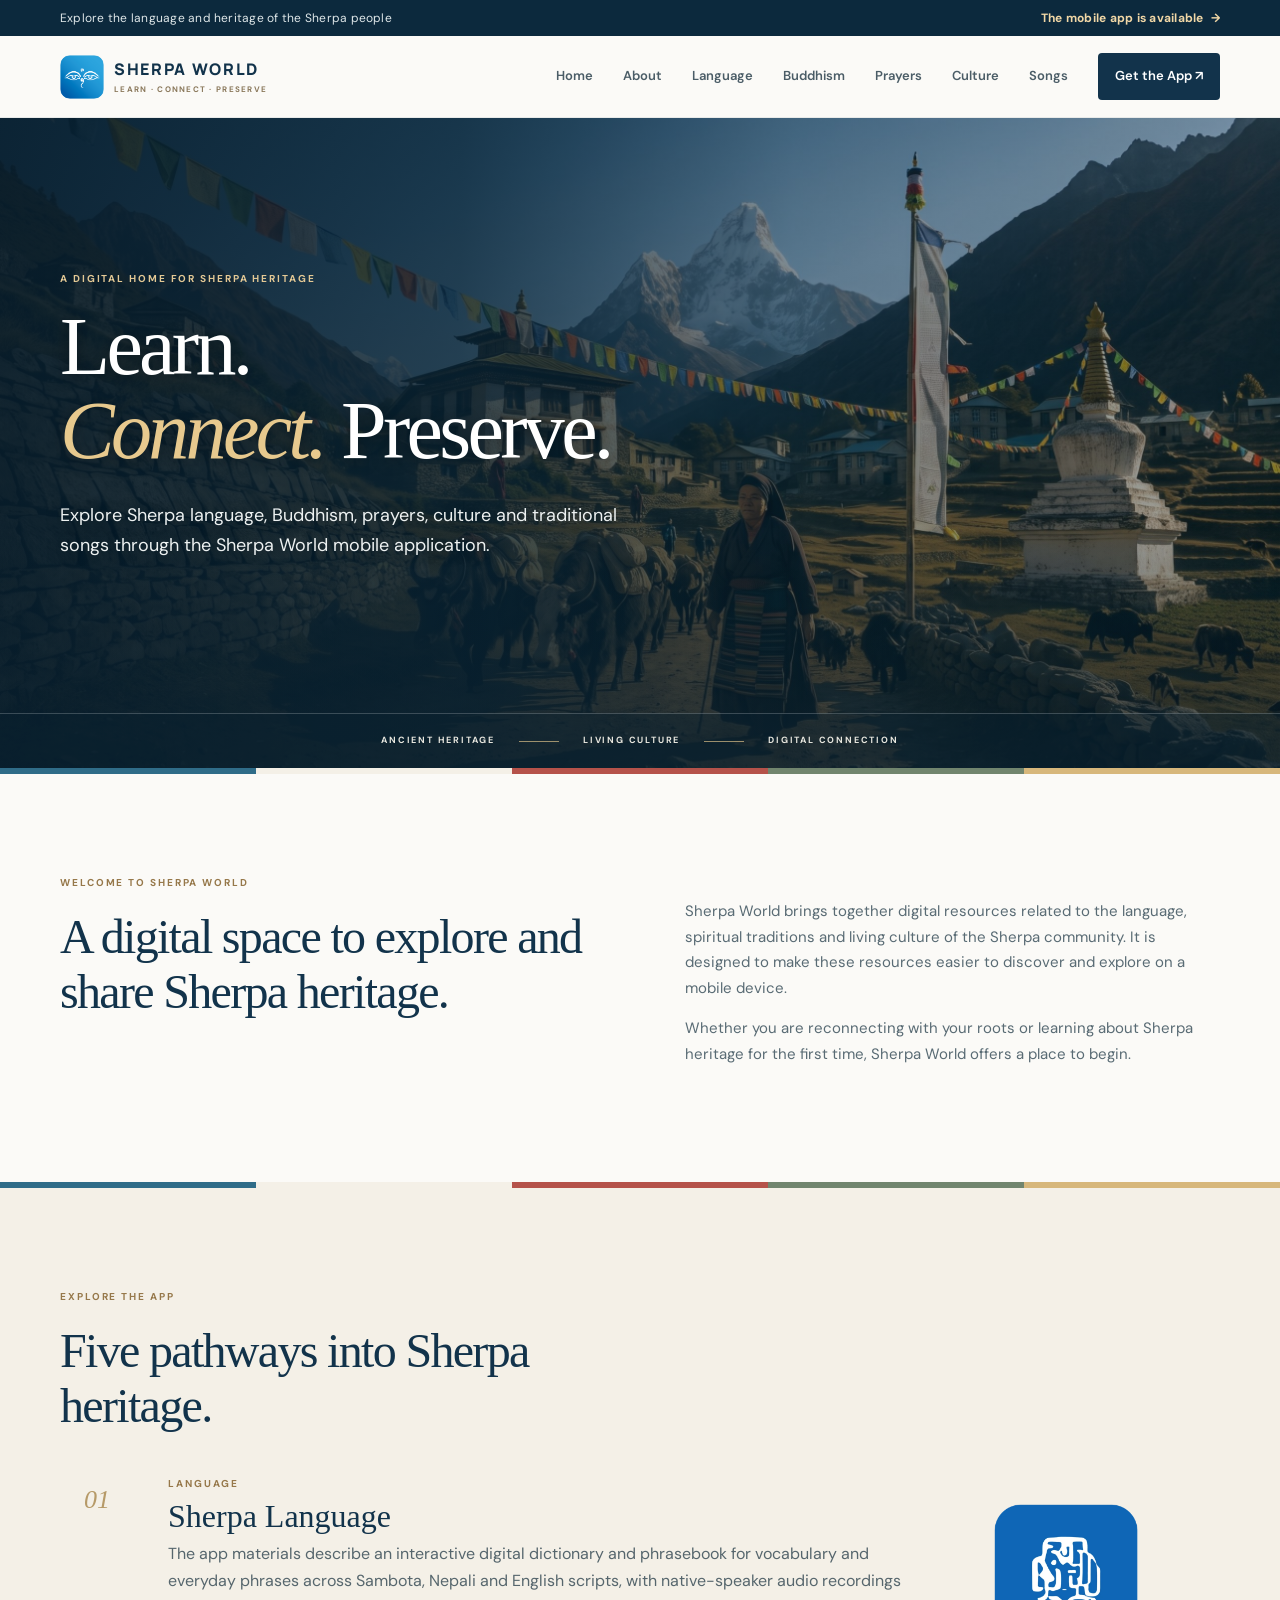
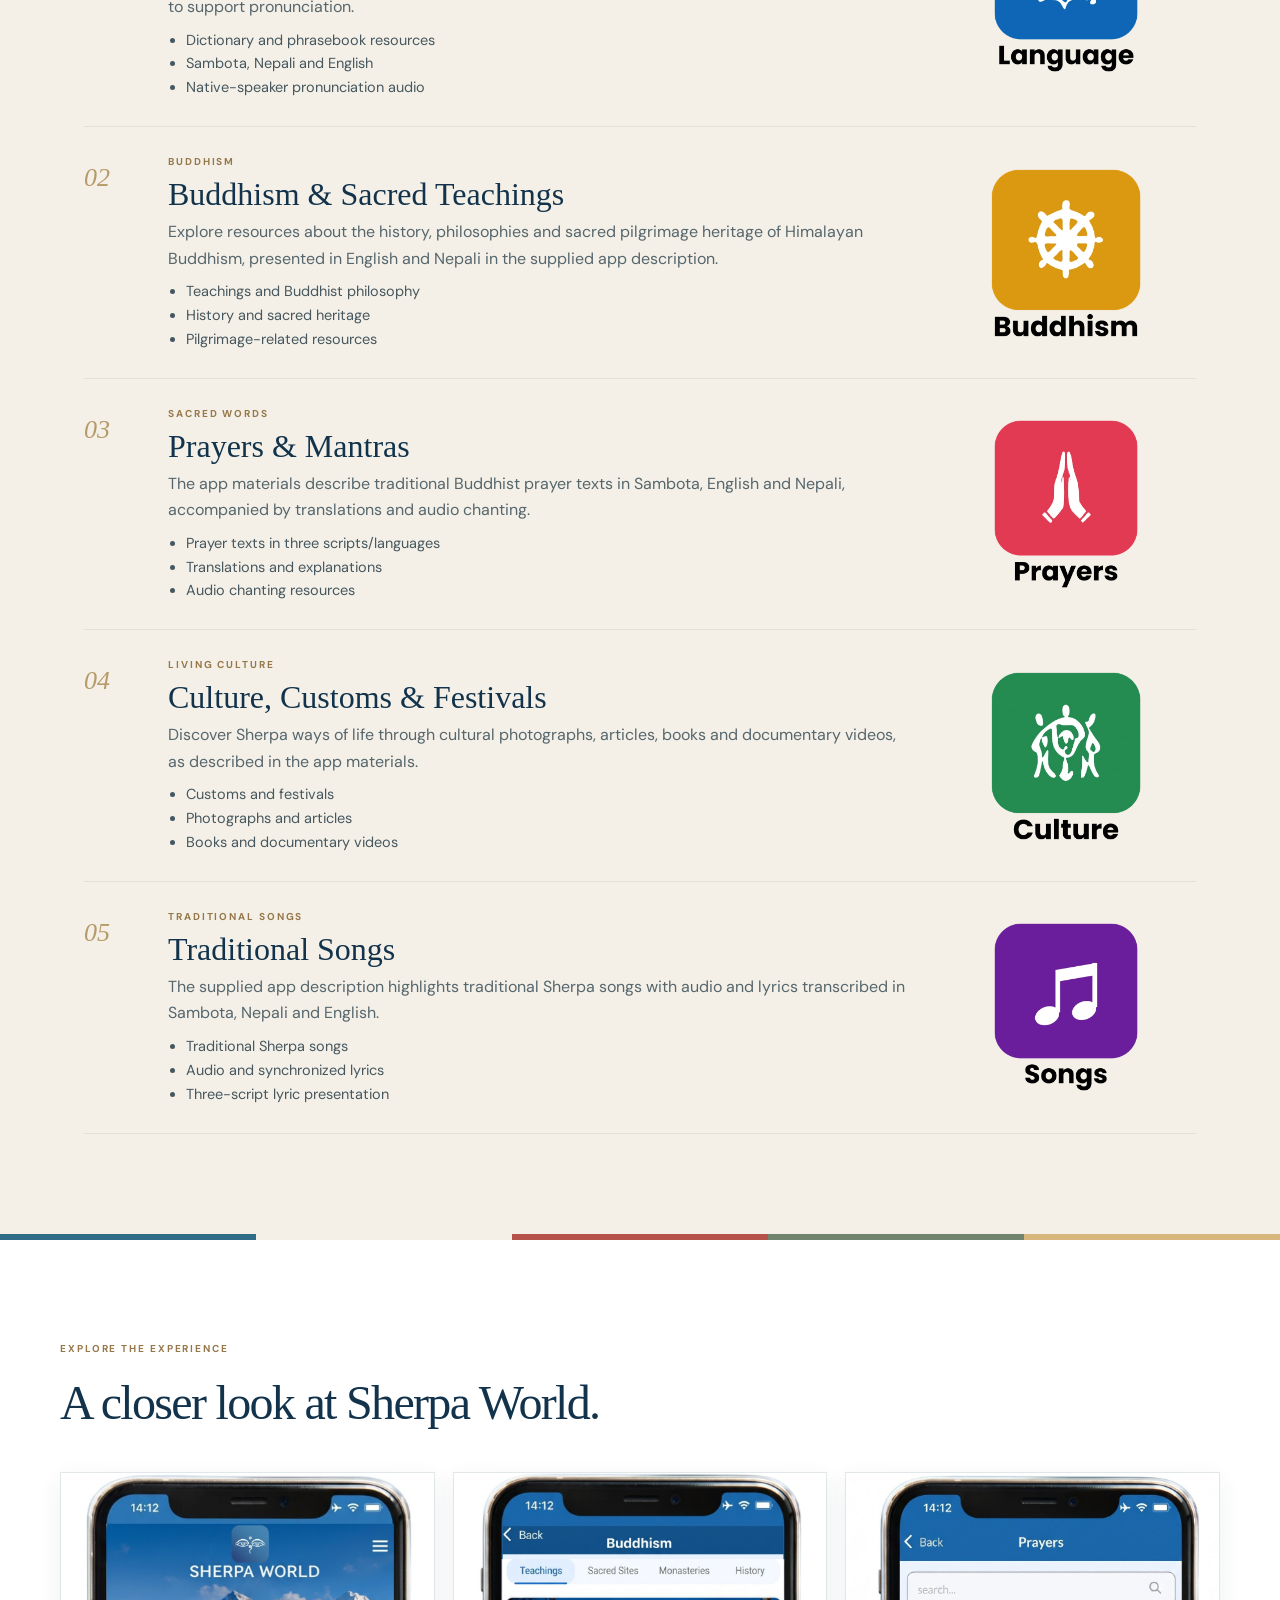
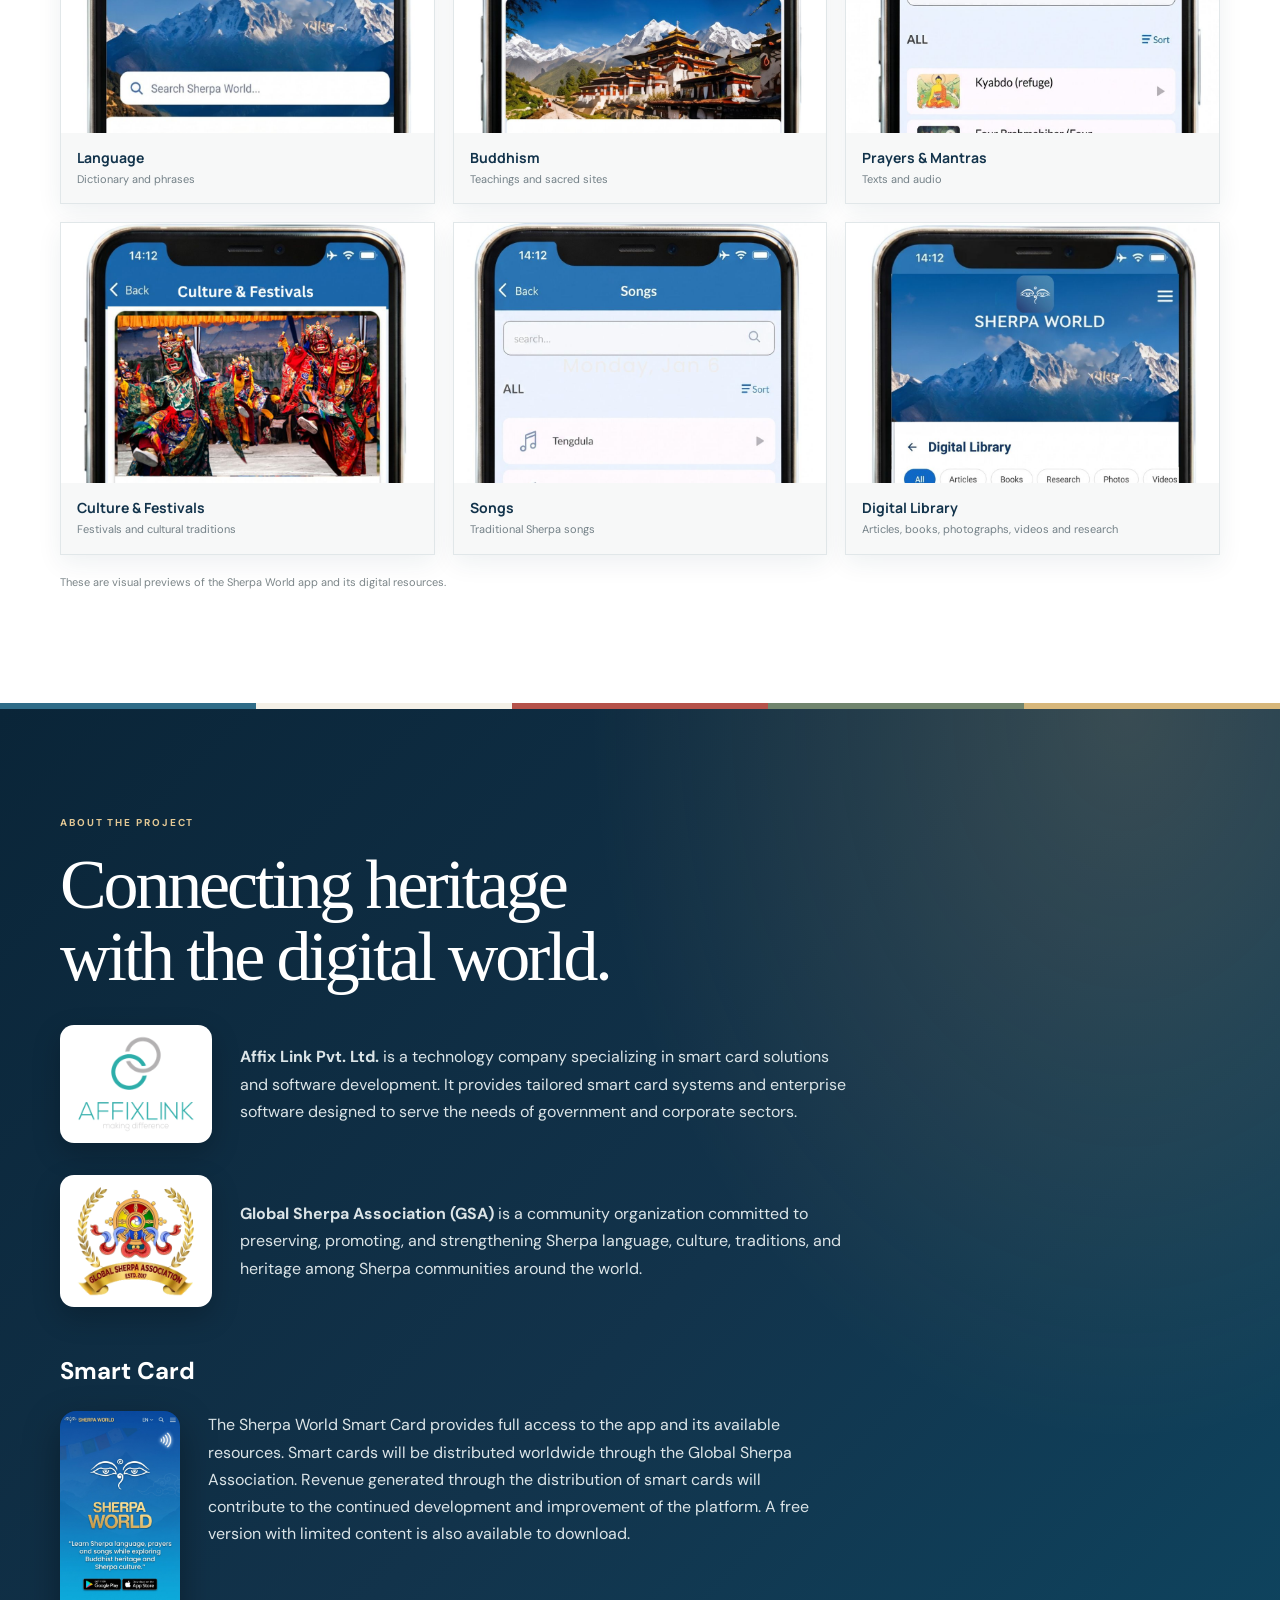
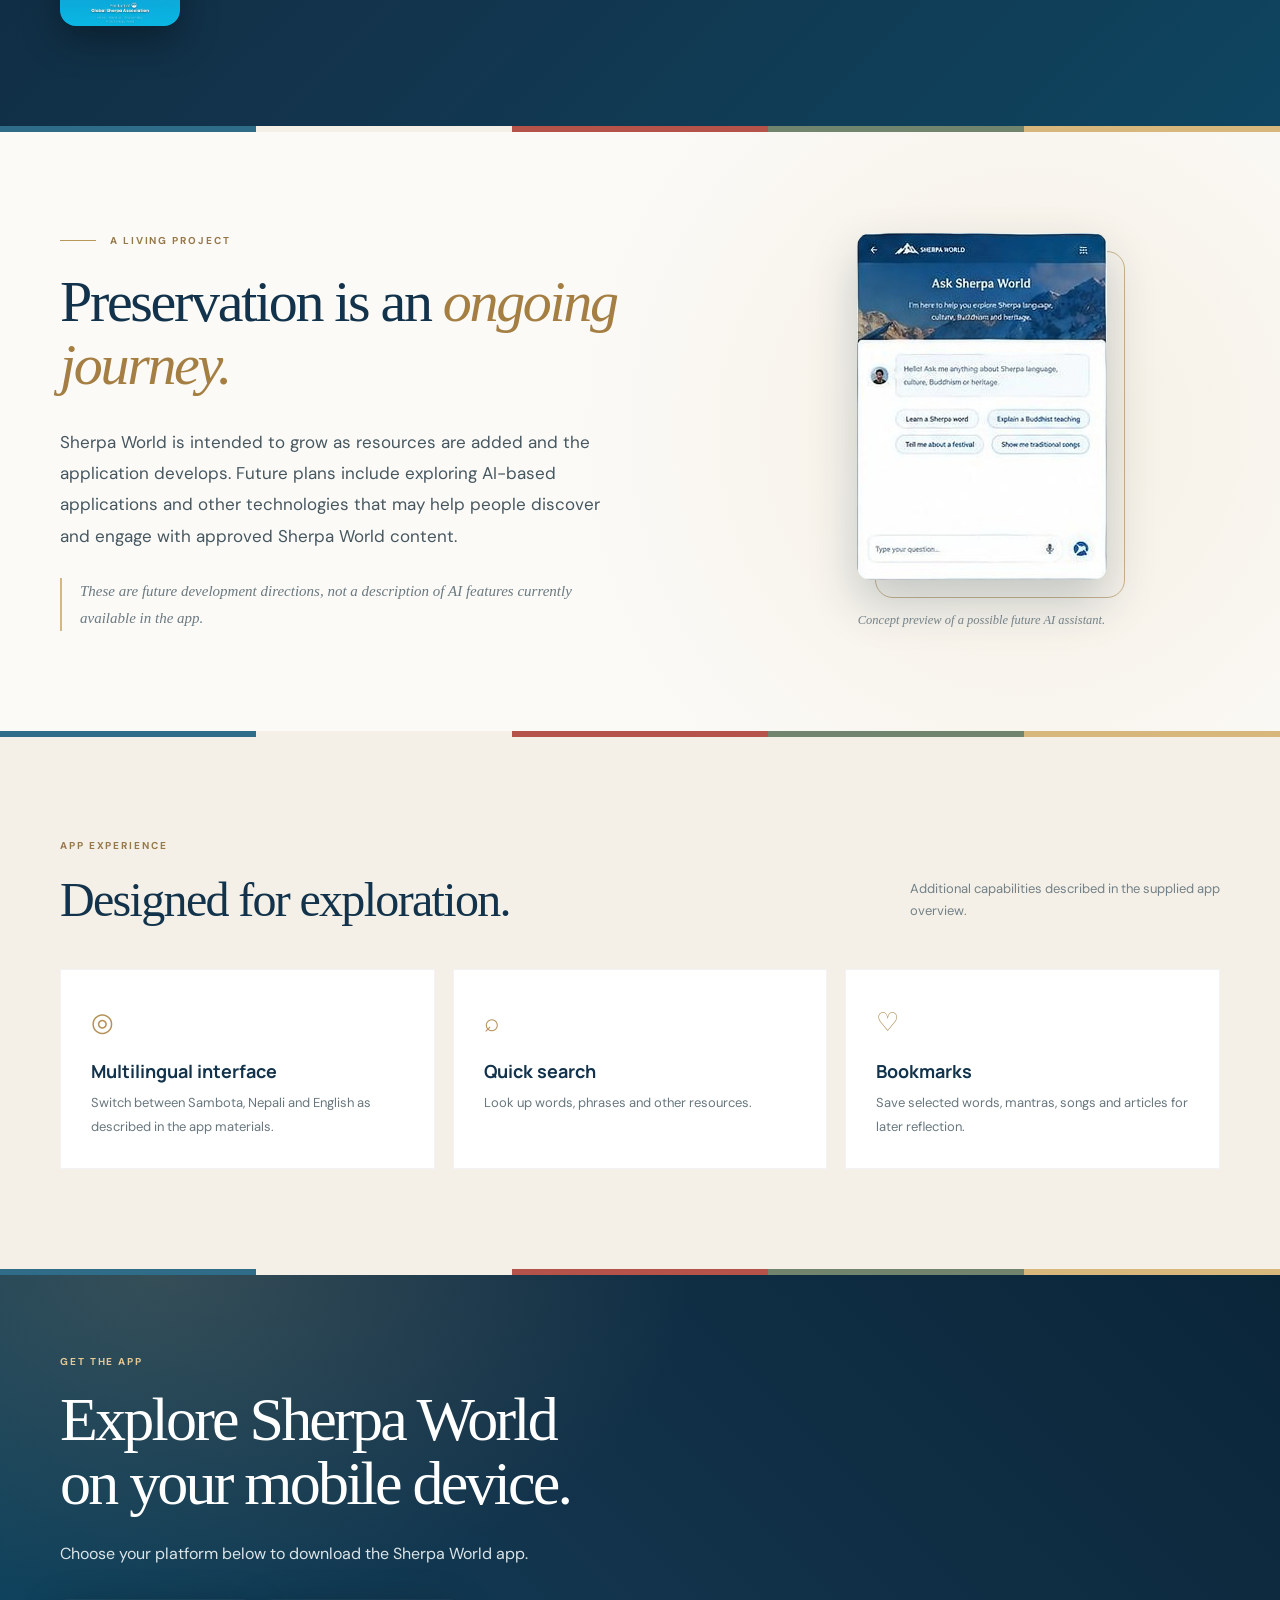
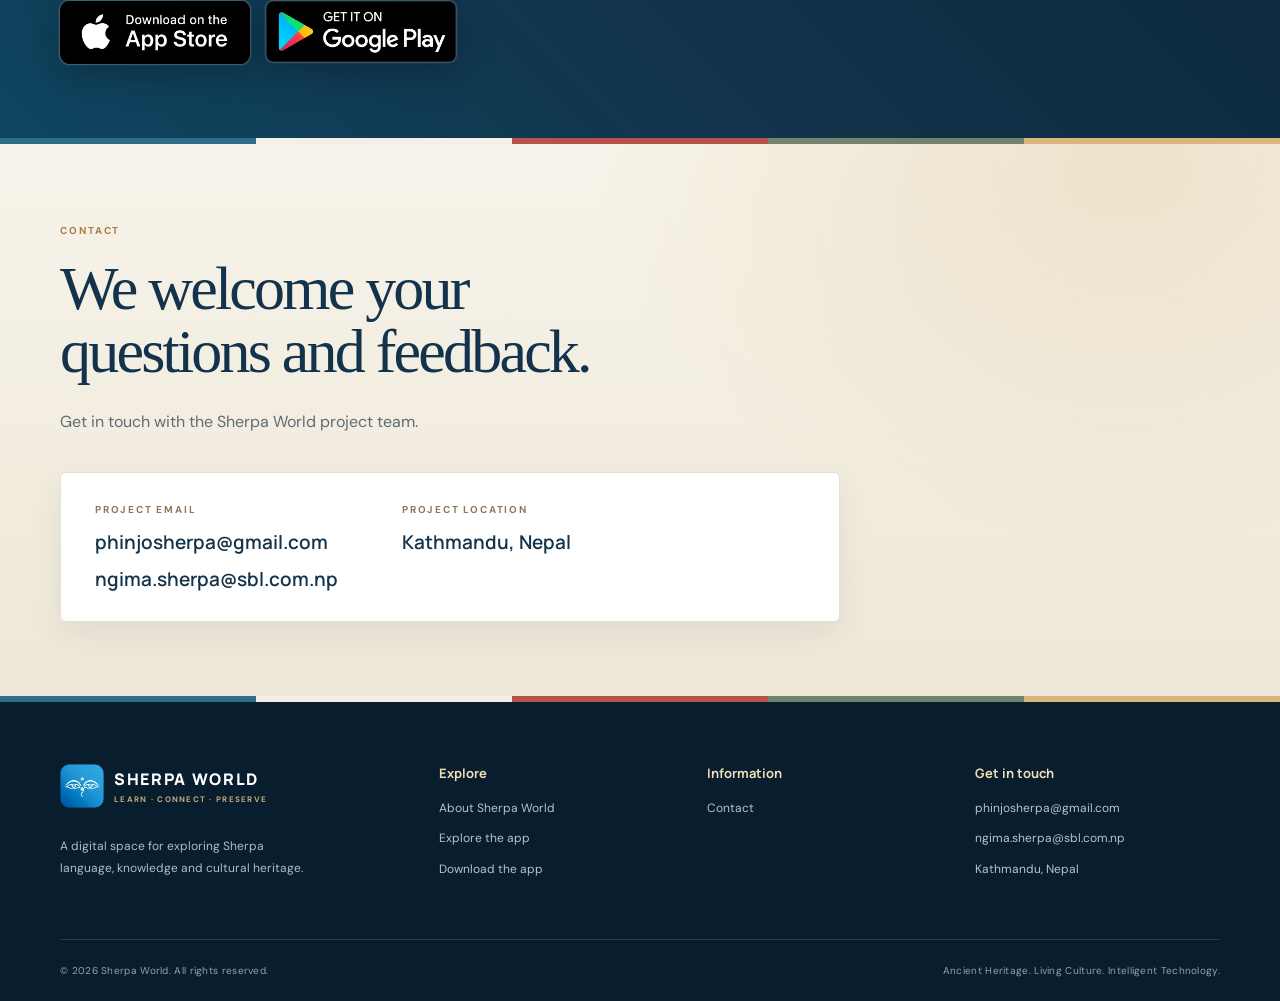
==== commit 57b2c7ef: "Add files via upload" ====
--- a/index.html
+++ b/index.html
@@ -3,16 +3,16 @@
 <html lang="en">
 <head>
 <meta charset="utf-8"/><meta content="width=device-width, initial-scale=1" name="viewport"/>
-<title>Sherpa World | Discover. Learn. Preserve.</title>
+<title>Sherpa World | Learn. Connect. Preserve.</title>
 <meta content="Explore Sherpa language, Buddhism, prayers, culture, traditional songs and knowledge through the Sherpa World digital platform." name="description"/>
 <meta content="#12334b" name="theme-color"/><meta content="index,follow" name="robots"/>
 <link href="https://www.sherpaworld.com.np/" rel="canonical"/>
-<meta content="website" property="og:type"/><meta content="Sherpa World | Discover. Learn. Preserve." property="og:title"/>
+<meta content="website" property="og:type"/><meta content="Sherpa World | Learn. Connect. Preserve." property="og:title"/>
 <meta content="A digital home for exploring Sherpa language, culture and heritage." property="og:description"/>
 <meta content="https://www.sherpaworld.com.np/" property="og:url"/>
 <meta content="https://www.sherpaworld.com.np/assets/images/hero-himalaya.jpg" property="og:image"/>
 <meta content="summary_large_image" name="twitter:card"/>
-<meta content="Sherpa World | Discover. Learn. Preserve." name="twitter:title"/>
+<meta content="Sherpa World | Learn. Connect. Preserve." name="twitter:title"/>
 <meta content="A digital home for exploring Sherpa language, culture and heritage." name="twitter:description"/>
 <meta content="https://www.sherpaworld.com.np/assets/images/hero-himalaya.jpg" name="twitter:image"/>
 <link href="assets/images/sherpa-world-logo.png" rel="icon" type="image/png"/><link href="assets/styles.css" rel="stylesheet"/>
@@ -22,14 +22,14 @@
 <body>
 <div class="topline"><div class="container topline-inner"><span>Explore the language and heritage of the Sherpa people</span><a href="#home">The mobile app is available <span aria-hidden="true">→</span></a></div></div>
 <header class="site-header"><div class="container nav-wrap">
-<a aria-label="Sherpa World home" class="brand" href="#home"><span class="brand-mark"><img alt="Sherpa World logo" src="assets/images/sherpa-world-logo.png"/></span><span class="brand-words"><strong>SHERPA WORLD</strong><small>DISCOVER · LEARN · PRESERVE</small></span></a>
+<a aria-label="Sherpa World home" class="brand" href="#home"><span class="brand-mark"><img alt="Sherpa World logo" src="assets/images/sherpa-world-logo.png"/></span><span class="brand-words"><strong>SHERPA WORLD</strong><small>LEARN · CONNECT · PRESERVE</small></span></a>
 <button aria-controls="primary-nav" aria-expanded="false" aria-label="Open navigation" class="menu-toggle" type="button"><span></span><span></span><span></span></button>
 <nav aria-label="Main navigation" class="primary-nav" id="primary-nav"><a href="#home">Home</a><a href="#about">About</a><a href="#language">Language</a><a href="#buddhism">Buddhism</a><a href="#prayers">Prayers</a><a href="#culture">Culture</a><a href="#songs">Songs</a><a class="nav-cta" href="#get-app">Get the App ↗</a></nav>
 </div></header>
 <main>
 <section class="hero" id="home"><div class="hero-shade"></div><div class="container hero-content">
 <p class="eyebrow light">A DIGITAL HOME FOR SHERPA HERITAGE</p>
-<h1>Discover.<br/><em>Learn.</em> Preserve.</h1>
+<h1>Learn.<br/><em>Connect.</em> Preserve.</h1>
 <p class="hero-lead">Explore Sherpa language, Buddhism, prayers, culture and traditional songs through the Sherpa World mobile application.</p>
 
 
@@ -49,7 +49,7 @@
 </div></section>
 
 <div class="flag-line" aria-hidden="true"></div>
-<section class="screen-gallery section-pad"><div class="container"><div class="section-heading"><div><p class="eyebrow">EXPLORE THE EXPERIENCE</p><h2>A closer look at Sherpa World.</h2></div></div><div class="screen-grid"><figure><button type="button" class="gallery-trigger" data-full="assets/images/lightbox/language-screen.webp" aria-haspopup="dialog" aria-label="View larger: Sherpa World language dictionary app screen"><img alt="Sherpa World language dictionary app screen" src="assets/images/language-screen.jpg" loading="lazy"/></button><figcaption><strong>Language</strong><span>Dictionary and phrases</span></figcaption></figure><figure><button type="button" class="gallery-trigger" data-full="assets/images/lightbox/buddhism-screen.webp" aria-haspopup="dialog" aria-label="View larger: Sherpa World Buddhism app screen"><img alt="Sherpa World Buddhism app screen" src="assets/images/buddhism-screen.jpg" loading="lazy"/></button><figcaption><strong>Buddhism</strong><span>Teachings and sacred sites</span></figcaption></figure><figure><button type="button" class="gallery-trigger" data-full="assets/images/lightbox/prayers-screen.webp" aria-haspopup="dialog" aria-label="View larger: Sherpa World prayers and mantras app screen"><img alt="Sherpa World prayers and mantras app screen" src="assets/images/prayers-screen.jpg" loading="lazy"/></button><figcaption><strong>Prayers &amp; Mantras</strong><span>Texts and audio</span></figcaption></figure><figure><button type="button" class="gallery-trigger" data-full="assets/images/lightbox/culture-screen.webp" aria-haspopup="dialog" aria-label="View larger: Sherpa World Culture and Festivals app screen"><img alt="Sherpa World Culture and Festivals app screen" src="assets/images/culture-screen.jpg" loading="lazy"/></button><figcaption><strong>Culture &amp; Festivals</strong><span>Festivals and cultural traditions</span></figcaption></figure><figure><button type="button" class="gallery-trigger" data-full="assets/images/lightbox/songs-screen.webp" aria-haspopup="dialog" aria-label="View larger: Sherpa World Songs app screen"><img alt="Sherpa World Songs app screen" src="assets/images/songs-screen.jpg" loading="lazy"/></button><figcaption><strong>Songs</strong><span>Traditional Sherpa songs</span></figcaption></figure><figure><button type="button" class="gallery-trigger" data-full="assets/images/lightbox/digital-library.webp" aria-haspopup="dialog" aria-label="View larger: Sherpa World digital library app screen"><img alt="Sherpa World digital library app screen" src="assets/images/digital-library.jpg" loading="lazy"/></button><figcaption><strong>Digital Library</strong><span>Articles, books, photographs, videos and research</span></figcaption></figure><figure><button type="button" class="gallery-trigger" data-full="assets/images/lightbox/mobile-app.jpg" aria-haspopup="dialog" aria-label="View larger: Sherpa World mobile app promotional image"><img alt="Sherpa World mobile app promotional image" src="assets/images/mobile-app.jpg" loading="lazy"/></button><figcaption><strong>Sherpa World Mobile App</strong><span>Explore language, Buddhism, prayers and Sherpa culture</span></figcaption></figure><figure><button type="button" class="gallery-trigger" data-full="assets/images/sherpa-world-welcome-screen.jpg" aria-haspopup="dialog" aria-label="View larger: Sherpa World welcome screen with app store download buttons"><img alt="Sherpa World welcome screen with app store download buttons" src="assets/images/sherpa-world-welcome-screen.jpg" loading="lazy"/></button><figcaption><strong>Welcome</strong><span>Learn Sherpa language, prayers and songs</span></figcaption></figure></div><p class="small-note">These are visual previews of the Sherpa World app and its digital resources.</p></div></section>
+<section class="screen-gallery section-pad"><div class="container"><div class="section-heading"><div><p class="eyebrow">EXPLORE THE EXPERIENCE</p><h2>A closer look at Sherpa World.</h2></div></div><div class="screen-grid"><figure><button type="button" class="gallery-trigger" data-full="assets/images/lightbox/language-screen.webp" aria-haspopup="dialog" aria-label="View larger: Sherpa World language dictionary app screen"><img alt="Sherpa World language dictionary app screen" src="assets/images/language-screen.jpg" loading="lazy"/></button><figcaption><strong>Language</strong><span>Dictionary and phrases</span></figcaption></figure><figure><button type="button" class="gallery-trigger" data-full="assets/images/lightbox/buddhism-screen.webp" aria-haspopup="dialog" aria-label="View larger: Sherpa World Buddhism app screen"><img alt="Sherpa World Buddhism app screen" src="assets/images/buddhism-screen.jpg" loading="lazy"/></button><figcaption><strong>Buddhism</strong><span>Teachings and sacred sites</span></figcaption></figure><figure><button type="button" class="gallery-trigger" data-full="assets/images/lightbox/prayers-screen.webp" aria-haspopup="dialog" aria-label="View larger: Sherpa World prayers and mantras app screen"><img alt="Sherpa World prayers and mantras app screen" src="assets/images/prayers-screen.jpg" loading="lazy"/></button><figcaption><strong>Prayers &amp; Mantras</strong><span>Texts and audio</span></figcaption></figure><figure><button type="button" class="gallery-trigger" data-full="assets/images/lightbox/culture-screen.webp" aria-haspopup="dialog" aria-label="View larger: Sherpa World Culture and Festivals app screen"><img alt="Sherpa World Culture and Festivals app screen" src="assets/images/culture-screen.jpg" loading="lazy"/></button><figcaption><strong>Culture &amp; Festivals</strong><span>Festivals and cultural traditions</span></figcaption></figure><figure><button type="button" class="gallery-trigger" data-full="assets/images/lightbox/songs-screen.webp" aria-haspopup="dialog" aria-label="View larger: Sherpa World Songs app screen"><img alt="Sherpa World Songs app screen" src="assets/images/songs-screen.jpg" loading="lazy"/></button><figcaption><strong>Songs</strong><span>Traditional Sherpa songs</span></figcaption></figure><figure><button type="button" class="gallery-trigger" data-full="assets/images/lightbox/digital-library.webp" aria-haspopup="dialog" aria-label="View larger: Sherpa World digital library app screen"><img alt="Sherpa World digital library app screen" src="assets/images/digital-library.jpg" loading="lazy"/></button><figcaption><strong>Digital Library</strong><span>Articles, books, photographs, videos and research</span></figcaption></figure></div><p class="small-note">These are visual previews of the Sherpa World app and its digital resources.</p></div></section>
 
 
 <div class="single-page-group" id="about"><div class="flag-line" aria-hidden="true"></div>
@@ -67,6 +67,6 @@
 <section class="page-hero page-hero-short"><div class="container"><p class="eyebrow light">GET THE APP</p><h1>Explore Sherpa World<br/>on your mobile device.</h1><p>Choose your platform below to download the Sherpa World app.</p><div class="get-app-badges"><a class="get-app-badge" href="https://apps.apple.com/us/app/sherpa-world-app/id6744370352" target="_blank" rel="noopener" aria-label="Download Sherpa World on the Apple App Store"><img alt="Download on the App Store" src="assets/images/badges/app-store.webp" width="720" height="238"/></a><a class="get-app-badge" href="https://play.google.com/store/search?q=sherpa%20world&amp;c=apps&amp;hl=en" target="_blank" rel="noopener" aria-label="Get Sherpa World on Google Play"><img alt="Get it on Google Play" src="assets/images/badges/google-play.webp" width="720" height="233"/></a></div></div></section></div><div class="single-page-group" id="contact"><div class="flag-line" aria-hidden="true"></div>
 <section class="page-hero page-hero-short"><div class="container"><p class="eyebrow light">CONTACT</p><h1>We welcome your<br/>questions and feedback.</h1><p>Get in touch with the Sherpa World project team.</p><div class="contact-details"><div class="contact-detail"><small>PROJECT EMAIL</small><a href="mailto:phinjosherpa@gmail.com?subject=Sherpa%20World%20Enquiry">phinjosherpa@gmail.com</a><a href="mailto:ngima.sherpa@sbl.com.np?subject=Sherpa%20World%20Enquiry">ngima.sherpa@sbl.com.np</a></div><div class="contact-detail"><small>PROJECT LOCATION</small><div class="contact-value">Kathmandu, Nepal</div></div></div></div></section></div></main>
 <div class="flag-line" aria-hidden="true"></div>
-<footer class="site-footer"><div class="container footer-main"><div class="footer-brand"><a class="brand brand-light" href="#home"><span class="brand-mark"><img alt="Sherpa World logo" src="assets/images/sherpa-world-logo.png"/></span><span class="brand-words"><strong>SHERPA WORLD</strong><small>DISCOVER · LEARN · PRESERVE</small></span></a><p>A digital space for exploring Sherpa language, knowledge and cultural heritage.</p></div><div class="footer-links"><strong>Explore</strong><a href="#about">About Sherpa World</a><a href="#explore-details">Explore the app</a><a href="#get-app">Download the app</a></div><div class="footer-links"><strong>Information</strong><a href="#contact">Contact</a></div><div class="footer-contact"><strong>Get in touch</strong><a href="mailto:phinjosherpa@gmail.com">phinjosherpa@gmail.com</a><a href="mailto:ngima.sherpa@sbl.com.np">ngima.sherpa@sbl.com.np</a><span>Kathmandu, Nepal</span></div></div><div class="container footer-bottom"><span>© <span data-year=""></span> Sherpa World. All rights reserved.</span><span>Ancient Heritage. Living Culture. Intelligent Technology.</span></div></footer>
+<footer class="site-footer"><div class="container footer-main"><div class="footer-brand"><a class="brand brand-light" href="#home"><span class="brand-mark"><img alt="Sherpa World logo" src="assets/images/sherpa-world-logo.png"/></span><span class="brand-words"><strong>SHERPA WORLD</strong><small>LEARN · CONNECT · PRESERVE</small></span></a><p>A digital space for exploring Sherpa language, knowledge and cultural heritage.</p></div><div class="footer-links"><strong>Explore</strong><a href="#about">About Sherpa World</a><a href="#explore-details">Explore the app</a><a href="#get-app">Download the app</a></div><div class="footer-links"><strong>Information</strong><a href="#contact">Contact</a></div><div class="footer-contact"><strong>Get in touch</strong><a href="mailto:phinjosherpa@gmail.com">phinjosherpa@gmail.com</a><a href="mailto:ngima.sherpa@sbl.com.np">ngima.sherpa@sbl.com.np</a><span>Kathmandu, Nepal</span></div></div><div class="container footer-bottom"><span>© <span data-year=""></span> Sherpa World. All rights reserved.</span><span>Ancient Heritage. Living Culture. Intelligent Technology.</span></div></footer>
 <div class="lightbox" id="lightbox" role="dialog" aria-modal="true" aria-label="Image viewer" hidden><button type="button" class="lightbox-close" aria-label="Close image viewer">&times;</button><figure class="lightbox-figure"><img alt="" class="lightbox-img" src=""/><figcaption class="lightbox-caption"></figcaption></figure></div>
 </body></html>
--- a/assets/styles.css
+++ b/assets/styles.css
@@ -1,7 +1,7 @@
 @import url('https://fonts.googleapis.com/css2?family=DM+Sans:wght@400;500;600;700&family=Manrope:wght@400;500;600;700;800&display=swap');
 :root{--navy:#12334b;--navy-2:#1a4964;--blue:#2f6c88;--gold:#d7b77b;--gold-light:#f1dfbb;--ink:#1b2d38;--muted:#61717a;--paper:#fbfaf7;--cream:#f4f0e7;--line:#e5e0d6;--white:#fff;--green:#71856e;--shadow:0 18px 48px rgba(18,51,75,.10);--radius:20px;--serif:Georgia,'Times New Roman',serif;--sans:'DM Sans',Arial,sans-serif;--display:'Manrope','DM Sans',Arial,sans-serif}
 *{box-sizing:border-box}html{scroll-behavior:smooth;scroll-padding-top:100px}body{margin:0;background:var(--paper);color:var(--ink);font-family:var(--sans);font-size:16px;line-height:1.7;-webkit-font-smoothing:antialiased}body.menu-open{overflow:hidden}a{color:inherit;text-decoration:none}img{max-width:100%;display:block}button,a{-webkit-tap-highlight-color:transparent}a:focus-visible,button:focus-visible{outline:3px solid #d4a84e;outline-offset:4px}.container{width:min(1160px,calc(100% - 48px));margin-inline:auto}.topline{background:#0c293d;color:#dfe7e9;font-size:12px;letter-spacing:.02em}.topline-inner{min-height:36px;display:flex;align-items:center;justify-content:space-between;gap:20px}.topline a{color:#f1d7a6;font-weight:700}.topline a span{padding-left:4px}.site-header{height:82px;position:sticky;top:0;z-index:50;background:rgba(251,250,247,.96);backdrop-filter:blur(14px);border-bottom:1px solid rgba(18,51,75,.08)}.nav-wrap{height:100%;display:flex;align-items:center;justify-content:space-between;gap:28px}.brand{display:inline-flex;align-items:center;gap:10px;min-width:205px;color:var(--navy)}.brand-mark{width:44px;height:44px;display:grid;place-items:center;flex:0 0 auto}.brand-mark img{width:100%;height:100%;object-fit:contain;border-radius:10px}.brand-words{display:flex;flex-direction:column;line-height:1.15}.brand-words strong{font:800 16px var(--display);letter-spacing:.105em}.brand-words small{font-size:8px;letter-spacing:.16em;color:#8a785b;margin-top:5px;font-weight:700}.primary-nav{display:flex;align-items:center;gap:30px;font-size:13px;font-weight:600;color:#4b5d67}.primary-nav>a:not(.nav-cta){padding:30px 0;position:relative}.primary-nav>a:not(.nav-cta):after{content:"";position:absolute;bottom:20px;left:0;width:0;height:2px;background:var(--gold);transition:width .2s}.primary-nav>a:hover:after,.primary-nav>a.active:after{width:100%}.primary-nav>a.active{color:var(--navy)}.nav-cta{background:var(--navy);color:white;padding:12px 17px;border-radius:4px;transition:background .2s,transform .2s}.nav-cta:hover{background:var(--navy-2);transform:translateY(-1px)}.nav-cta span{color:var(--gold)}.menu-toggle{display:none;background:none;border:0;padding:8px;cursor:pointer}.menu-toggle span{display:block;width:24px;height:2px;background:var(--navy);margin:5px;transition:.2s}
-.hero{min-height:650px;position:relative;display:flex;align-items:center;color:white;background:#15384f url('images/hero-himalaya.jpg') center 47%/cover no-repeat;isolation:isolate}.hero:before{content:"";position:absolute;inset:0;background:linear-gradient(90deg,rgba(7,29,44,.88) 0%,rgba(12,42,60,.72) 45%,rgba(12,42,60,.18) 100%);z-index:-1}.hero-shade{position:absolute;inset:0;background:linear-gradient(0deg,rgba(8,31,46,.54),transparent 38%);z-index:-1}.hero-content{padding:100px 0 125px;position:relative}.eyebrow{font-size:10px;letter-spacing:.19em;font-weight:700;color:#96784a;margin:0 0 18px}.eyebrow.light{color:#e4c995}.hero h1,.page-hero h1{font:500 clamp(48px,7vw,82px)/1.03 var(--serif);letter-spacing:-.045em;margin:0;max-width:760px}.hero h1 em{font-style:italic;color:#e7c98e}.hero-lead{font-size:18px;line-height:1.7;color:#edf1f1;max-width:570px;margin:26px 0 30px}.hero-actions{display:flex;flex-wrap:wrap;gap:12px}.button{min-height:50px;padding:14px 21px;display:inline-flex;align-items:center;justify-content:center;gap:12px;border-radius:4px;font-size:13px;font-weight:700;letter-spacing:.01em;border:1px solid transparent;transition:transform .2s,background .2s,border-color .2s}.button:hover{transform:translateY(-2px)}.button-gold{background:var(--gold);color:#152f40}.button-gold:hover{background:#e5c98f}.button-outline-light{border-color:rgba(255,255,255,.6);color:#fff;background:rgba(255,255,255,.05)}.button-outline-light:hover{background:rgba(255,255,255,.13)}.button-dark{background:var(--navy);color:white}.button-dark:hover{background:var(--navy-2)}.button-muted{background:#e8e6e0;color:#737c80;cursor:not-allowed}.button-wide{width:100%}.hero-note{display:flex;align-items:center;gap:10px;margin-top:35px;color:#e4e8e8;font-size:12px}.note-dot,.future-dot{width:7px;height:7px;border-radius:50%;background:#dfc185;display:inline-block;box-shadow:0 0 0 5px rgba(223,193,133,.14)}.hero-bottom{position:absolute;bottom:0;left:0;width:100%;background:rgba(8,31,46,.42);border-top:1px solid rgba(255,255,255,.2)}.hero-bottom-inner{height:54px;display:flex;align-items:center;justify-content:center;gap:24px;color:#e8e7df;font-size:9px;letter-spacing:.2em;font-weight:700}.hero-rule{height:1px;width:40px;background:rgba(231,201,142,.65)}
+.hero{min-height:650px;position:relative;display:flex;align-items:center;color:white;background:#15384f url('images/hero-himalaya.jpg') 50% 30%/cover no-repeat;isolation:isolate}.hero:before{content:"";position:absolute;inset:0;background:linear-gradient(90deg,rgba(7,29,44,.93) 0%,rgba(9,35,52,.82) 36%,rgba(10,38,56,.52) 62%,rgba(10,38,56,.36) 100%);z-index:-1}.hero-shade{position:absolute;inset:0;background:linear-gradient(0deg,rgba(8,31,46,.54),transparent 38%);z-index:-1}.hero-content{padding:100px 0 125px;position:relative}.eyebrow{font-size:10px;letter-spacing:.19em;font-weight:700;color:#96784a;margin:0 0 18px}.eyebrow.light{color:#e4c995}.hero h1,.page-hero h1{font:500 clamp(48px,7vw,82px)/1.03 var(--serif);letter-spacing:-.045em;margin:0;max-width:760px}.hero h1 em{font-style:italic;color:#e7c98e}.hero-lead{font-size:18px;line-height:1.7;color:#edf1f1;max-width:570px;margin:26px 0 30px}.hero-actions{display:flex;flex-wrap:wrap;gap:12px}.button{min-height:50px;padding:14px 21px;display:inline-flex;align-items:center;justify-content:center;gap:12px;border-radius:4px;font-size:13px;font-weight:700;letter-spacing:.01em;border:1px solid transparent;transition:transform .2s,background .2s,border-color .2s}.button:hover{transform:translateY(-2px)}.button-gold{background:var(--gold);color:#152f40}.button-gold:hover{background:#e5c98f}.button-outline-light{border-color:rgba(255,255,255,.6);color:#fff;background:rgba(255,255,255,.05)}.button-outline-light:hover{background:rgba(255,255,255,.13)}.button-dark{background:var(--navy);color:white}.button-dark:hover{background:var(--navy-2)}.button-muted{background:#e8e6e0;color:#737c80;cursor:not-allowed}.button-wide{width:100%}.hero-note{display:flex;align-items:center;gap:10px;margin-top:35px;color:#e4e8e8;font-size:12px}.note-dot,.future-dot{width:7px;height:7px;border-radius:50%;background:#dfc185;display:inline-block;box-shadow:0 0 0 5px rgba(223,193,133,.14)}.hero-bottom{position:absolute;bottom:0;left:0;width:100%;background:rgba(8,31,46,.42);border-top:1px solid rgba(255,255,255,.2)}.hero-bottom-inner{height:54px;display:flex;align-items:center;justify-content:center;gap:24px;color:#e8e7df;font-size:9px;letter-spacing:.2em;font-weight:700}.hero-rule{height:1px;width:40px;background:rgba(231,201,142,.65)}
 .section-pad{padding:100px 0}.intro-section{background:var(--paper)}.intro-grid{display:grid;grid-template-columns:1fr 1fr;gap:90px;align-items:start}.intro-grid h2,.section-heading h2,.heritage-copy h2,.future-grid h2,.two-col h2,.contact-grid h2{font:500 clamp(32px,4vw,48px)/1.15 var(--serif);letter-spacing:-.035em;color:var(--navy);margin:0}.intro-copy{padding-top:25px;color:#596b74;font-size:15px}.intro-copy p:first-child{margin-top:0}.text-link{display:inline-flex;align-items:center;gap:12px;color:var(--navy);font-size:13px;font-weight:700;border-bottom:1px solid #cdb987;padding-bottom:5px;margin-top:12px}.text-link span{color:#b38d4e;font-size:18px;transition:transform .2s}.text-link:hover span{transform:translateX(4px)}
 .explore-section{background:var(--cream)}.section-heading{display:flex;justify-content:space-between;align-items:end;gap:30px;margin-bottom:42px}.section-heading h2{max-width:580px}.section-aside{max-width:310px;color:#738087;font-size:13px;margin:0 0 5px}.feature-grid{display:grid;grid-template-columns:repeat(3,1fr);gap:16px}.feature-card{position:relative;padding:30px 28px 26px;min-height:300px;background:white;border:1px solid rgba(18,51,75,.06);box-shadow:0 8px 24px rgba(18,51,75,.035);overflow:hidden;transition:transform .25s,box-shadow .25s}.feature-card:hover{transform:translateY(-5px);box-shadow:var(--shadow)}.feature-card:before{content:"";position:absolute;right:-45px;top:-55px;width:150px;height:150px;border-radius:50%;background:var(--wash);opacity:.55}.feature-blue{--tone:#2873a2;--wash:#d9eaf3}.feature-gold{--tone:#ad8237;--wash:#f2e6cd}.feature-rose{--tone:#b75b63;--wash:#f6e1e1}.feature-green{--tone:#638168;--wash:#e0eadd}.feature-violet{--tone:#7661a0;--wash:#e9e2f2}.feature-teal{--tone:#23818a;--wash:#dceff0}.feature-icon{width:52px;height:52px;display:grid;place-items:center;background:var(--wash);border-radius:50%;margin-bottom:23px;position:relative}.feature-icon svg{width:27px;height:27px;fill:none;stroke:var(--tone);stroke-width:2;stroke-linecap:round;stroke-linejoin:round}.feature-index{display:block;font-size:9px;letter-spacing:.17em;font-weight:700;color:var(--tone);margin-bottom:8px}.feature-card h3{font:600 23px var(--display);color:var(--navy);margin:0 0 10px;letter-spacing:-.03em}.feature-card p{font-size:13px;color:#69777e;line-height:1.7;margin:0 0 22px;max-width:310px}.feature-card>a{font-size:12px;font-weight:700;color:var(--navy);display:inline-flex;gap:10px;align-items:center}.feature-card>a span{color:var(--tone);font-size:18px}.library-note{margin-top:20px;padding:22px 26px;background:#e9e4d8;display:flex;align-items:center;gap:18px}.library-symbol{width:42px;height:42px;display:grid;place-items:center;border-radius:50%;background:#fff;color:#a47e42;font-size:23px;flex:0 0 auto}.library-note strong{color:var(--navy);font:700 14px var(--display)}.library-note p{margin:2px 0 0;color:#6c777a;font-size:12px}.library-note>a{margin-left:auto;white-space:nowrap;font-size:12px;font-weight:700;color:var(--navy)}.library-note>a span{color:#a47e42}
 .heritage-section{background:#fff;padding:90px 0}.heritage-grid{display:grid;grid-template-columns:1.05fr .95fr;gap:85px;align-items:center}.heritage-art{height:390px;position:relative;overflow:hidden;background:linear-gradient(160deg,#e7e3d7,#b6c6c8 56%,#e7e4da);isolation:isolate}.photo-art img{width:100%;height:100%;object-fit:cover;object-position:center}.photo-art:after{background:linear-gradient(0deg,rgba(13,46,66,.68),transparent 70%)}.heritage-art:after{content:"";position:absolute;inset:0;background:linear-gradient(0deg,rgba(13,46,66,.45),transparent 58%);z-index:2}.sun{position:absolute;width:95px;height:95px;border-radius:50%;background:#dfc38e;right:19%;top:15%;opacity:.9}.ridge{position:absolute;left:-10%;width:120%;height:70%;bottom:0;clip-path:polygon(0 68%,17% 34%,27% 55%,44% 10%,57% 50%,72% 25%,100% 73%,100% 100%,0 100%)}.ridge-back{background:#819ba2;bottom:13%;opacity:.9}.ridge-front{background:#294f61;clip-path:polygon(0 78%,20% 45%,35% 66%,54% 18%,66% 57%,81% 39%,100% 78%,100% 100%,0 100%)}.art-caption{position:absolute;z-index:3;bottom:28px;left:30px;color:#fff;font:700 11px var(--display);letter-spacing:.16em;line-height:1.8}.art-caption span{font-size:8px;color:#ead5aa}.heritage-copy p:not(.eyebrow){color:#65747b;font-size:14px;line-height:1.85}.heritage-copy h2{margin-bottom:22px}.heritage-copy .text-link{margin-top:14px}.future-section{background:#f1eee7}.future-grid{display:grid;grid-template-columns:1fr 1fr;gap:100px;align-items:center}.future-grid p:not(.eyebrow){color:#65747b;font-size:14px;line-height:1.85;margin-top:0}.future-label{display:inline-flex;align-items:center;gap:12px;margin-top:12px;padding:11px 15px;background:#e6e0d3;color:#73664f;font-size:11px;font-weight:700}.future-dot{background:#ae925c;box-shadow:0 0 0 5px rgba(174,146,92,.12);width:6px;height:6px}.download-band{background:var(--navy);color:white;padding:66px 0;position:relative;overflow:hidden}.download-band:after{content:"";position:absolute;right:-90px;top:-180px;width:460px;height:460px;border:1px solid rgba(231,201,142,.15);border-radius:50%;box-shadow:0 0 0 35px rgba(231,201,142,.035),0 0 0 75px rgba(231,201,142,.025)}.download-inner{display:flex;justify-content:space-between;align-items:center;gap:50px;position:relative;z-index:1}.download-inner h2{font:500 clamp(34px,4vw,48px)/1.1 var(--serif);margin:0 0 12px}.download-inner p:not(.eyebrow){color:#d3dce0;margin:0;max-width:550px;font-size:14px}.download-actions{display:flex;flex-direction:column;gap:13px;min-width:245px}.store-coming{display:flex;align-items:center;gap:12px;padding:10px 14px;border:1px solid rgba(255,255,255,.25);border-radius:4px;color:#e5eaeb}.play-mark{font-size:19px;color:#dfc38e}.store-coming strong,.store-coming small{display:block}.store-coming strong{font-size:12px}.store-coming small{font-size:10px;color:#aebdc4}
@@ -9,11 +9,11 @@
 .page-hero{background:linear-gradient(105deg,rgba(9,35,52,.94),rgba(15,55,77,.78)),url('images/hero-himalaya.jpg') center 45%/cover;color:#fff;padding:105px 0 100px}.page-hero h1{font-size:clamp(45px,6vw,70px)}.page-hero p:not(.eyebrow){max-width:620px;color:#dbe4e7;font-size:16px;margin:24px 0 0}.page-hero-short{padding:78px 0 74px}.page-hero-short h1{font-size:clamp(42px,5vw,62px)}.content-narrow{max-width:820px}.content-narrow h2{font:500 clamp(32px,4vw,44px)/1.15 var(--serif);color:var(--navy);margin:0 0 25px}.content-narrow p{color:#64737a;font-size:15px;line-height:1.9}.large-copy{font-size:19px!important;line-height:1.75!important;color:#334b58!important}.quote-panel{margin:48px 0 10px;padding:32px 38px;background:var(--cream);border-left:3px solid var(--gold)}.quote-mark{font:60px var(--serif);color:#bd9a5f;line-height:.8}.quote-panel p{font:italic 26px var(--serif);color:var(--navy);margin:4px 0 12px}.quote-panel small{font-size:9px;letter-spacing:.18em;color:#88734f;font-weight:700}.soft-section{background:var(--cream)}.principle-grid,.mini-grid{display:grid;grid-template-columns:repeat(3,1fr);gap:18px}.principle-grid article,.mini-grid article{padding:30px;background:#fff;border:1px solid rgba(18,51,75,.06)}.principle-grid article>span{font:italic 30px var(--serif);color:#c4a46d}.principle-grid h3,.mini-grid h3{font:700 18px var(--display);color:var(--navy);margin:15px 0 8px}.principle-grid p,.mini-grid p{color:#68777d;font-size:13px;line-height:1.8;margin:0}.two-col{display:grid;grid-template-columns:1fr 1fr;gap:90px;align-items:start}.two-col p{color:#65747b;font-size:14px;line-height:1.9;margin:0 0 18px}.two-col .button{margin-top:10px}
 .explore-detail-list{display:flex;flex-direction:column}.explore-detail{display:grid;grid-template-columns:60px minmax(0,1fr) 260px;gap:28px;align-items:center;padding:38px 0;border-bottom:1px solid var(--line);scroll-margin-top:110px}.explore-detail:first-child{padding-top:0}.detail-number{font:italic 26px var(--serif);color:#b69a68;align-self:start;padding-top:10px}.explore-detail h2{font:500 32px var(--serif);color:var(--navy);margin:0 0 10px}.explore-detail p:not(.eyebrow){color:#66767d;font-size:14px;line-height:1.8;margin:0 0 12px}.explore-detail ul{padding-left:18px;margin:0;color:#53656d;font-size:12px;line-height:1.9}.explore-detail .eyebrow{margin-bottom:8px}.detail-art{height:170px;display:flex;flex-direction:column;justify-content:center;align-items:center;gap:8px;position:relative;overflow:hidden}.detail-art:before,.detail-art:after{content:"";position:absolute;border-radius:50%;border:1px solid currentColor;opacity:.13}.detail-art:before{width:190px;height:190px}.detail-art:after{width:130px;height:130px}.detail-art span{font:48px var(--serif);position:relative;z-index:1}.detail-art small{font-size:8px;letter-spacing:.18em;font-weight:700;position:relative;z-index:1}.art-language{background:#e2edf2;color:#28617c}.art-buddhism{background:#f0e6d0;color:#99733c}.art-prayers{background:#f3e2e2;color:#a65e63}.art-culture{background:#e3ebdf;color:#5c7a63}.art-music{background:#e9e2f1;color:#76639b}.mini-grid article>span{font-size:26px;color:#b49259}.small-note{font-size:11px;color:#7b8588;line-height:1.7;margin-top:28px}.store-layout{display:grid;grid-template-columns:1fr 1fr;gap:22px;max-width:900px}.store-card{padding:42px;background:white;border:1px solid var(--line);box-shadow:0 10px 35px rgba(18,51,75,.05)}.store-apple{border-top:3px solid var(--navy)}.store-android{border-top:3px solid #b8b6ae}.store-icon{width:60px;height:60px;display:grid;place-items:center;background:#e8edf0;color:var(--navy);border-radius:15px;margin-bottom:25px}.store-icon svg{width:35px;height:35px;fill:currentColor}.android-icon{font-size:25px;color:#71856e;background:#e8eee5}.store-card h2{font:500 30px var(--serif);color:var(--navy);margin:0 0 12px}.store-card p:not(.eyebrow){color:#68777e;font-size:14px;min-height:72px}.store-url{display:block;text-align:center;color:#879196;font-size:10px;margin-top:12px}.app-note{max-width:900px;margin-top:24px;padding:17px 20px;background:#f0eadc;color:#736345;font-size:12px}.contact-grid{display:grid;grid-template-columns:1.1fr .9fr;gap:90px;align-items:center}.contact-grid p:not(.eyebrow){color:#64747b;font-size:14px;line-height:1.9;margin:20px 0 26px}.contact-card{padding:38px;background:var(--cream);border:1px solid var(--line)}.contact-icon{width:48px;height:48px;display:grid;place-items:center;background:#e4d7bb;color:#785e35;border-radius:50%;font-size:21px;margin-bottom:25px}.contact-card small{display:block;color:#8c7957;font-size:9px;font-weight:700;letter-spacing:.18em;margin-bottom:8px}.contact-card>a{font:600 19px var(--display);color:var(--navy);overflow-wrap:anywhere}.contact-card p{color:#64747b;font-size:14px;margin:0}.contact-divider{height:1px;background:#ded6c7;margin:24px 0}.legal-copy h2{font:600 20px var(--display);color:var(--navy);margin:30px 0 8px}.legal-copy p{font-size:13px}.legal-copy a{color:#2d6a86;text-decoration:underline}.notice-box{padding:20px 22px;background:#f3ead7;border-left:3px solid #c49c58;margin-bottom:32px}.notice-box strong{color:#735b34}.notice-box p{margin:6px 0 0;color:#756b5a;font-size:12px}
 @media(max-width:900px){.primary-nav{gap:17px}.brand{min-width:180px}.primary-nav{font-size:12px}.nav-cta{padding:10px 12px}.intro-grid,.heritage-grid,.future-grid,.two-col,.contact-grid{gap:45px}.feature-grid{grid-template-columns:repeat(2,1fr)}.footer-main{grid-template-columns:1.4fr 1fr 1fr;gap:30px}.footer-contact{grid-column:2/4}.explore-detail{grid-template-columns:45px minmax(0,1fr) 210px}.detail-art{height:150px}}
-@media(max-width:700px){.container{width:min(100% - 36px,560px)}.topline-inner{min-height:34px;font-size:10px}.topline-inner span{max-width:58%}.site-header{height:70px}.brand{min-width:0}.brand-mark{width:36px;height:32px}.brand-words strong{font-size:14px}.brand-words small{font-size:7px}.menu-toggle{display:block;position:relative;z-index:51}.primary-nav{position:fixed;z-index:50;inset:104px 0 auto 0;background:var(--paper);padding:20px 26px 28px;display:flex;flex-direction:column;align-items:stretch;gap:0;box-shadow:0 20px 25px rgba(10,34,50,.12);transform:translateY(-140%);opacity:0;visibility:hidden;pointer-events:none;transition:transform .22s ease,opacity .22s ease,visibility 0s linear .22s}.primary-nav.is-open{transform:translateY(0);opacity:1;visibility:visible;pointer-events:auto;transition:transform .22s ease,opacity .22s ease,visibility 0s}.primary-nav>a:not(.nav-cta){padding:14px 0;border-bottom:1px solid var(--line)}.primary-nav>a:not(.nav-cta):after{display:none}.primary-nav .nav-cta{text-align:center;margin-top:16px;padding:14px}.hero{min-height:650px;background-position:57% center}.hero:before{background:linear-gradient(90deg,rgba(7,29,44,.88),rgba(12,42,60,.48)),linear-gradient(0deg,rgba(8,31,46,.3),transparent)}.hero-content{padding:82px 0 112px}.hero h1{font-size:58px}.hero-lead{font-size:16px;max-width:480px}.hero-bottom-inner{gap:10px;font-size:7px;letter-spacing:.12em}.hero-rule{width:18px}.section-pad{padding:72px 0}.intro-grid,.heritage-grid,.future-grid,.two-col,.contact-grid{grid-template-columns:1fr;gap:25px}.intro-copy{padding-top:0}.section-heading{display:block;margin-bottom:28px}.section-aside{margin-top:15px}.feature-grid{grid-template-columns:1fr}.feature-card{min-height:250px;padding:26px}.library-note{align-items:flex-start;flex-wrap:wrap;padding:20px}.library-note>a{margin-left:60px}.heritage-art{height:300px}.future-grid{gap:20px}.download-inner{display:block}.download-actions{margin-top:28px;max-width:350px}.footer-main{grid-template-columns:1fr 1fr;gap:30px 20px}.footer-brand{grid-column:1/3}.footer-contact{grid-column:auto}.footer-bottom{padding:17px 0;align-items:flex-start;flex-direction:column;gap:5px}.page-hero{padding:75px 0}.page-hero h1{font-size:49px}.page-hero-short{padding:65px 0}.principle-grid,.mini-grid{grid-template-columns:1fr}.explore-detail{grid-template-columns:36px 1fr;gap:12px;padding:28px 0}.explore-detail h2{font-size:27px}.detail-art{grid-column:2;height:120px;margin-top:10px}.store-layout{grid-template-columns:1fr}.store-card{padding:30px}.store-card p:not(.eyebrow){min-height:0}.contact-card{padding:28px}.quote-panel{padding:25px}.quote-panel p{font-size:22px}}
+@media(max-width:700px){.container{width:min(100% - 36px,560px)}.topline-inner{min-height:34px;font-size:10px}.topline-inner span{max-width:58%}.site-header{height:70px}.brand{min-width:0}.brand-mark{width:36px;height:32px}.brand-words strong{font-size:14px}.brand-words small{font-size:7px}.menu-toggle{display:block;position:relative;z-index:51}.primary-nav{position:fixed;z-index:50;inset:104px 0 auto 0;background:var(--paper);padding:20px 26px 28px;display:flex;flex-direction:column;align-items:stretch;gap:0;box-shadow:0 20px 25px rgba(10,34,50,.12);transform:translateY(-140%);opacity:0;visibility:hidden;pointer-events:none;transition:transform .22s ease,opacity .22s ease,visibility 0s linear .22s}.primary-nav.is-open{transform:translateY(0);opacity:1;visibility:visible;pointer-events:auto;transition:transform .22s ease,opacity .22s ease,visibility 0s}.primary-nav>a:not(.nav-cta){padding:14px 0;border-bottom:1px solid var(--line)}.primary-nav>a:not(.nav-cta):after{display:none}.primary-nav .nav-cta{text-align:center;margin-top:16px;padding:14px}.hero{min-height:650px;background-position:57% center}.hero:before{background:linear-gradient(90deg,rgba(7,29,44,.92),rgba(12,42,60,.62)),linear-gradient(0deg,rgba(8,31,46,.42),transparent)}.hero-content{padding:82px 0 112px}.hero h1{font-size:58px}.hero-lead{font-size:16px;max-width:480px}.hero-bottom-inner{gap:10px;font-size:7px;letter-spacing:.12em}.hero-rule{width:18px}.section-pad{padding:72px 0}.intro-grid,.heritage-grid,.future-grid,.two-col,.contact-grid{grid-template-columns:1fr;gap:25px}.intro-copy{padding-top:0}.section-heading{display:block;margin-bottom:28px}.section-aside{margin-top:15px}.feature-grid{grid-template-columns:1fr}.feature-card{min-height:250px;padding:26px}.library-note{align-items:flex-start;flex-wrap:wrap;padding:20px}.library-note>a{margin-left:60px}.heritage-art{height:300px}.future-grid{gap:20px}.download-inner{display:block}.download-actions{margin-top:28px;max-width:350px}.footer-main{grid-template-columns:1fr 1fr;gap:30px 20px}.footer-brand{grid-column:1/3}.footer-contact{grid-column:auto}.footer-bottom{padding:17px 0;align-items:flex-start;flex-direction:column;gap:5px}.page-hero{padding:75px 0}.page-hero h1{font-size:49px}.page-hero-short{padding:65px 0}.principle-grid,.mini-grid{grid-template-columns:1fr}.explore-detail{grid-template-columns:36px 1fr;gap:12px;padding:28px 0}.explore-detail h2{font-size:27px}.detail-art{grid-column:2;height:120px;margin-top:10px}.store-layout{grid-template-columns:1fr}.store-card{padding:30px}.store-card p:not(.eyebrow){min-height:0}.contact-card{padding:28px}.quote-panel{padding:25px}.quote-panel p{font-size:22px}}
 @media(max-width:390px){.hero h1{font-size:49px}.hero-actions .button{width:100%}.hero-bottom-inner{gap:7px}.hero-bottom-inner span:not(.hero-rule){font-size:6px}.brand-words strong{font-size:12px}.brand-words small{font-size:6px}.footer-main{grid-template-columns:1fr}.footer-brand{grid-column:auto}.footer-contact{grid-column:auto}}
 @media(prefers-reduced-motion:reduce){html{scroll-behavior:auto}*,*:before,*:after{transition:none!important;animation:none!important}}
 
-.screen-gallery{background:#fff}.screen-grid{display:grid;grid-template-columns:repeat(4,minmax(0,1fr));gap:18px}.screen-grid figure{margin:0;background:#f7f8f8;border:1px solid #e1e7e9;box-shadow:0 8px 24px rgba(18,51,75,.07);overflow:hidden}.screen-grid img{width:100%;height:260px;object-fit:cover;object-position:top center;background:#edf2f4}.screen-grid figcaption{padding:15px 16px;display:flex;flex-direction:column;gap:3px}.screen-grid figcaption strong{font:700 14px var(--display);color:var(--navy)}.screen-grid figcaption span{font-size:11px;color:#738087}.screen-gallery .small-note{margin-top:18px}.brand-light .brand-mark img{border-radius:9px}
+.screen-gallery{background:#fff}.screen-grid{display:grid;grid-template-columns:repeat(3,minmax(0,1fr));gap:18px}.screen-grid figure{margin:0;background:#f7f8f8;border:1px solid #e1e7e9;box-shadow:0 8px 24px rgba(18,51,75,.07);overflow:hidden}.screen-grid img{width:100%;height:260px;object-fit:cover;object-position:top center;background:#edf2f4}.screen-grid figcaption{padding:15px 16px;display:flex;flex-direction:column;gap:3px}.screen-grid figcaption strong{font:700 14px var(--display);color:var(--navy)}.screen-grid figcaption span{font-size:11px;color:#738087}.screen-gallery .small-note{margin-top:18px}.brand-light .brand-mark img{border-radius:9px}
 @media(max-width:900px){.screen-grid{grid-template-columns:repeat(2,minmax(0,1fr))}}
 @media(max-width:700px){.screen-grid{grid-template-columns:repeat(2,minmax(0,1fr));gap:12px}.screen-grid img{height:210px}.brand-mark{width:38px;height:38px}}
 @media(max-width:390px){.screen-grid{grid-template-columns:1fr}.screen-grid img{height:260px}}
@@ -144,3 +144,17 @@
 .living-figure figcaption{margin-top:30px;max-width:250px;color:#7a868b;font:italic 12.5px/1.6 var(--serif);text-align:center}
 @media(max-width:900px){.living-grid{gap:48px}}
 @media(max-width:700px){.living-grid{grid-template-columns:1fr;gap:44px}.living-lead{font-size:16px}.living-figure{justify-self:start}.living-frame{width:220px}.living-figure figcaption{max-width:220px;text-align:left}}
+.living-note:last-child{margin-bottom:0}
+
+/* Hero: text a little crisper over the photo */
+.hero h1,.hero-lead{text-shadow:0 2px 16px rgba(0,0,0,.35)}
+
+/* Explore the app: larger descriptions, tighter spacing */
+.explore-detail p:not(.eyebrow){font-size:16px;line-height:1.65;margin:0 0 8px}
+.explore-detail ul{font-size:14.5px;line-height:1.65}
+.explore-detail h2{margin-bottom:6px}
+.explore-detail .eyebrow{margin-bottom:6px}
+@media(min-width:701px){.explore-detail{gap:24px;padding:26px 0}}
+@media(max-width:700px){.explore-detail{padding:20px 0}.explore-detail p:not(.eyebrow){font-size:15px}.explore-detail ul{font-size:14px}}
+.explore-detail p:not(.eyebrow){color:#56666d}
+.explore-detail ul{color:#46575f}
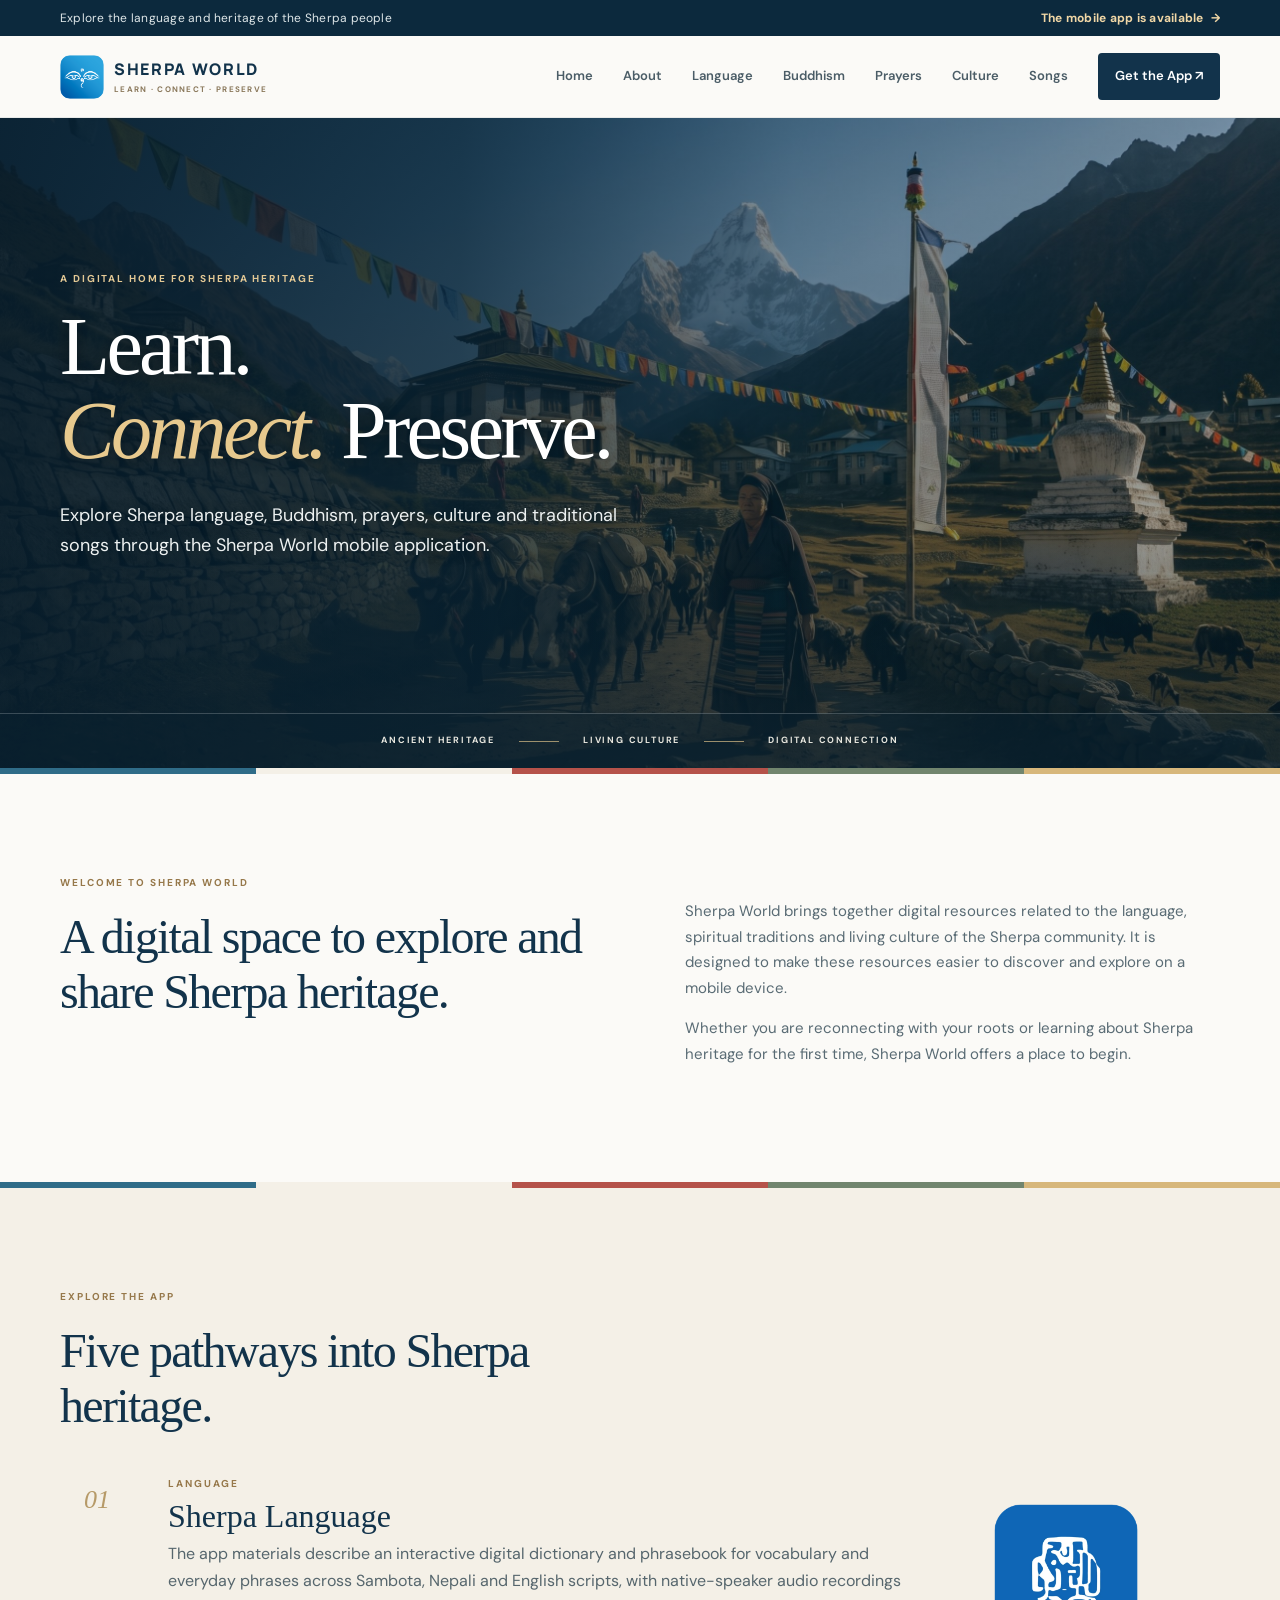
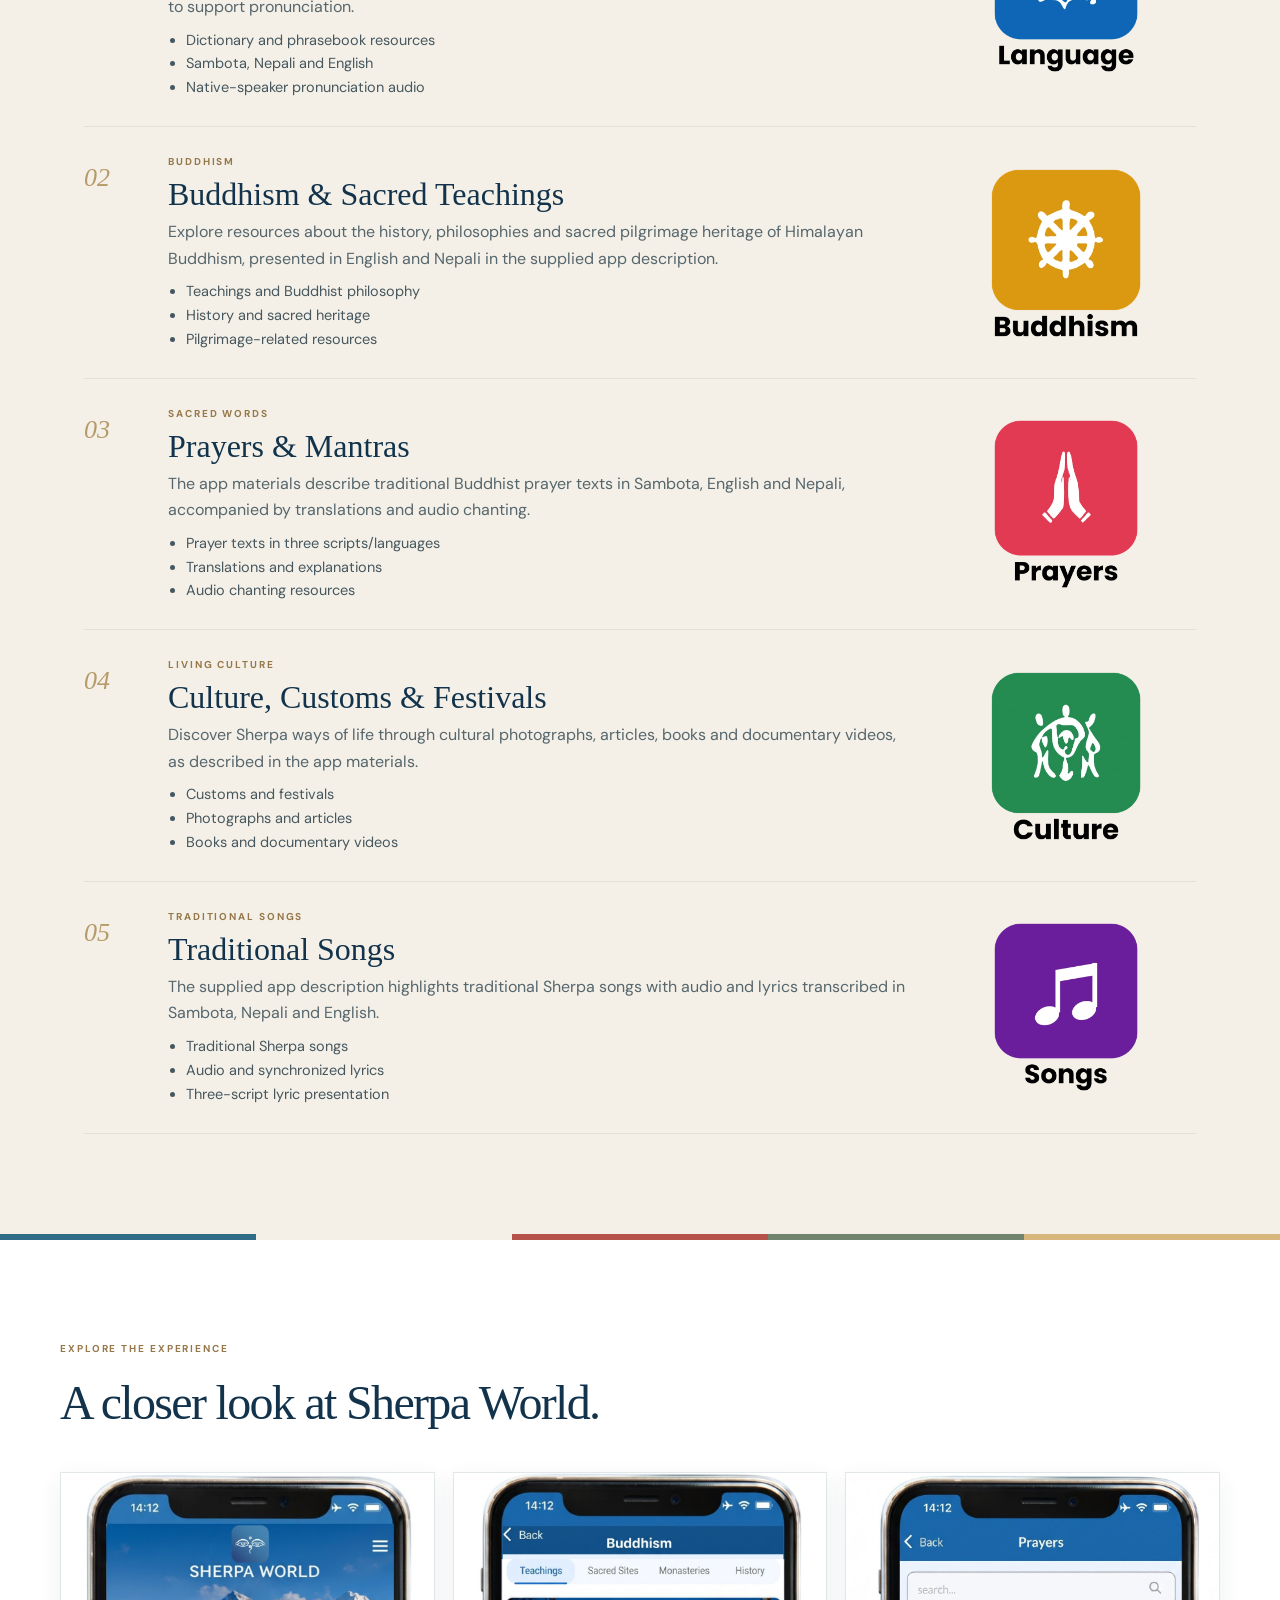
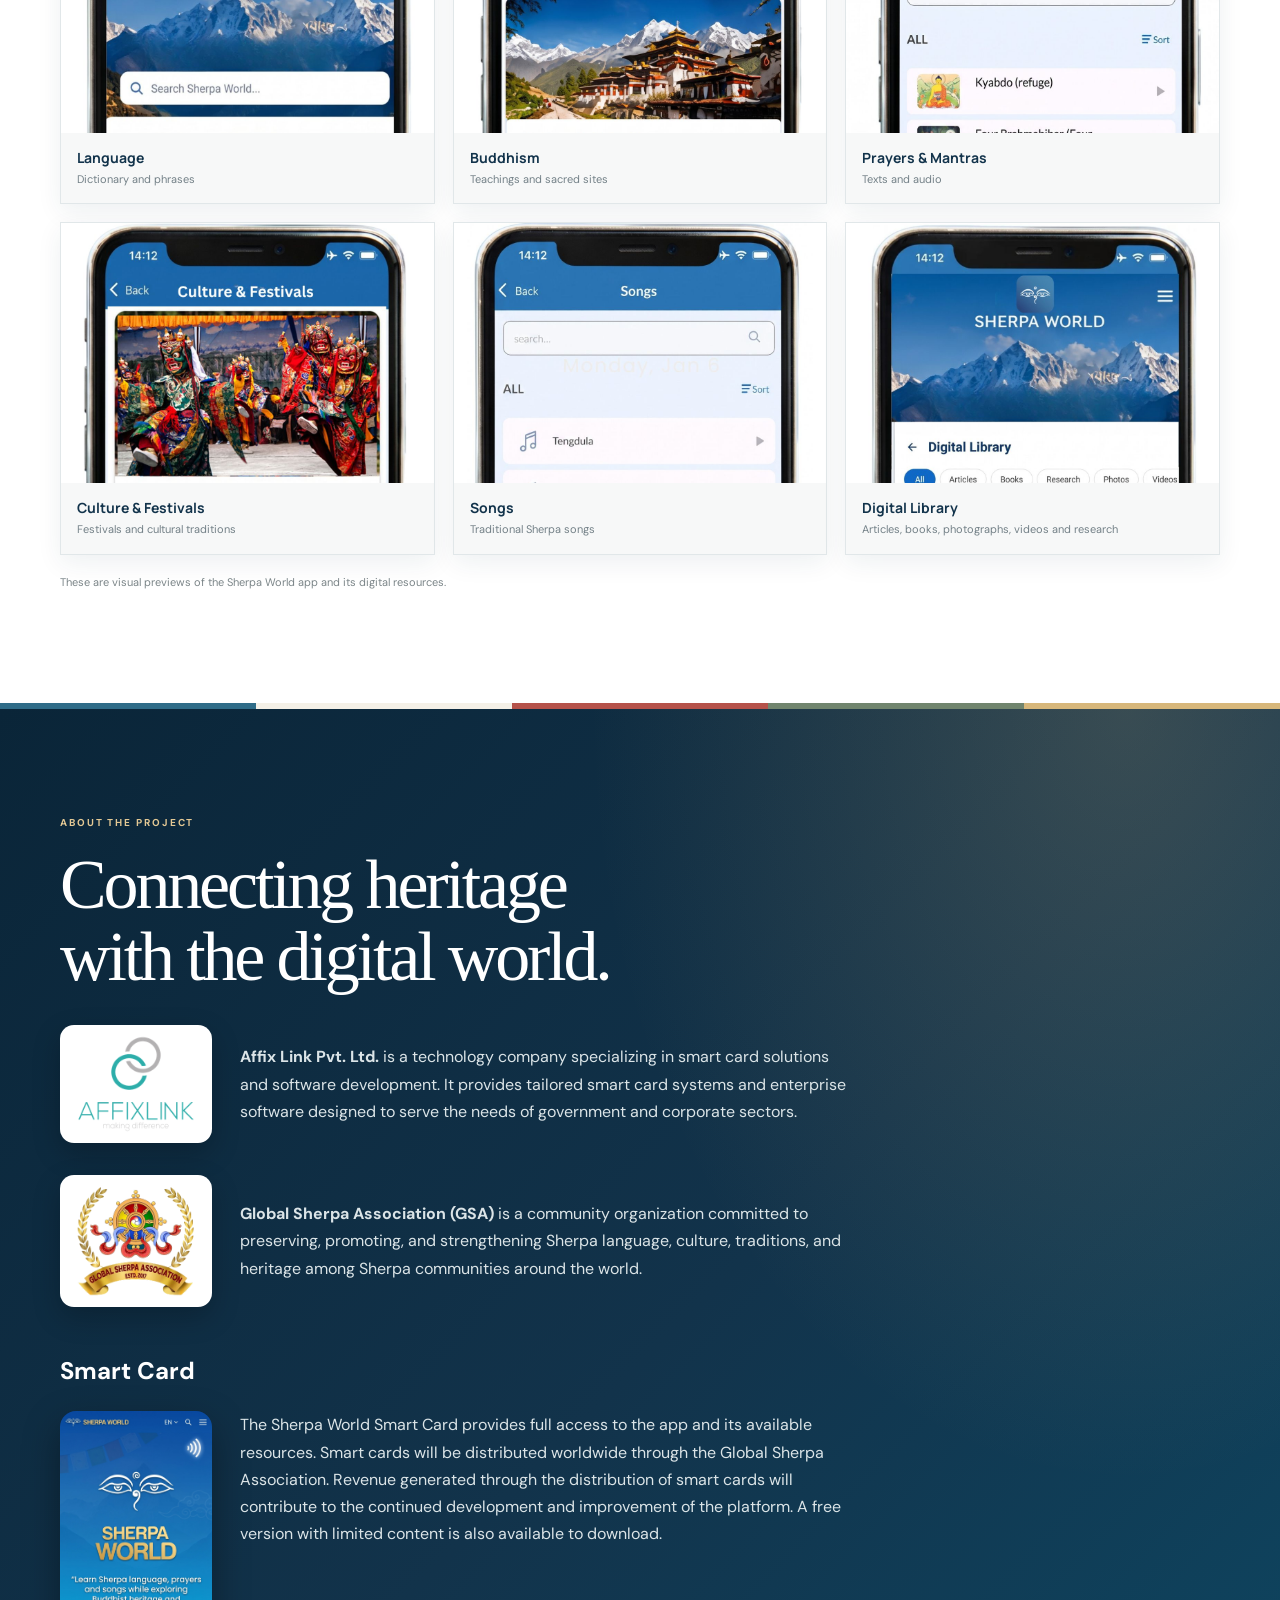
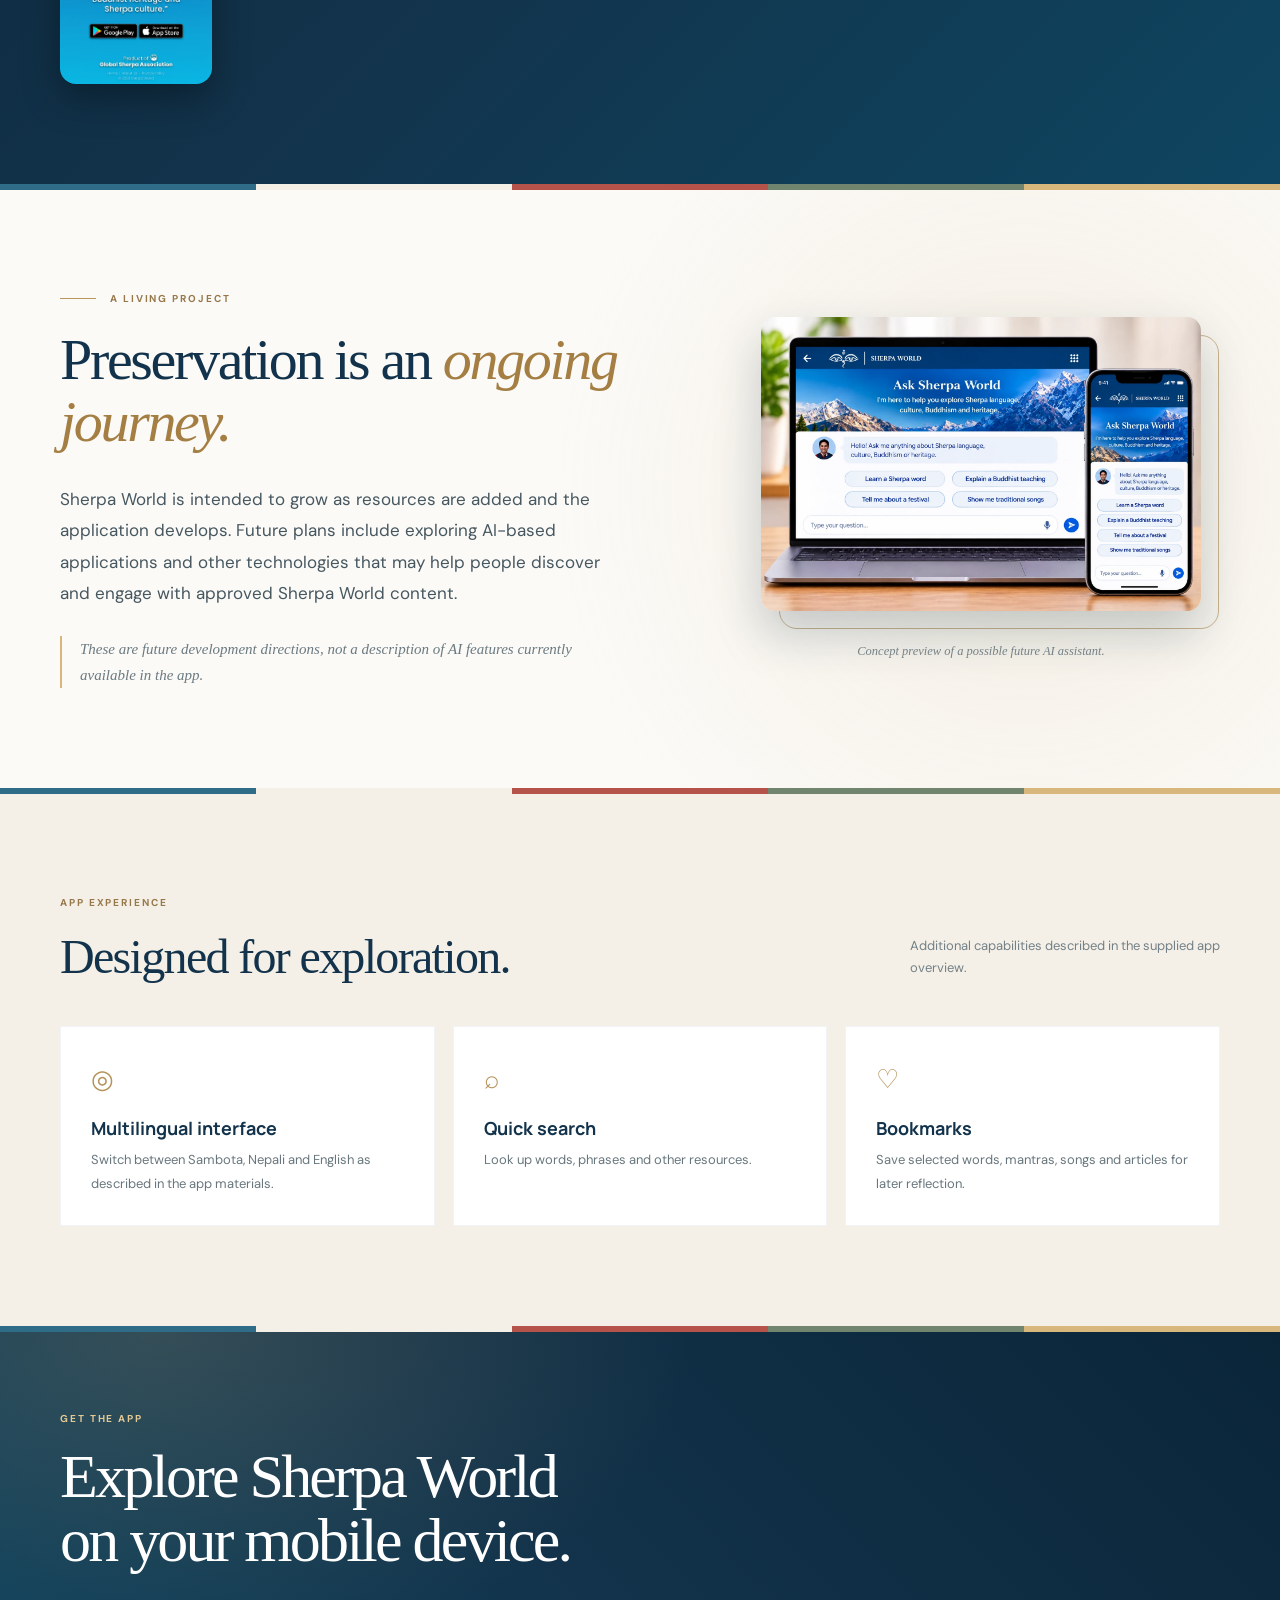
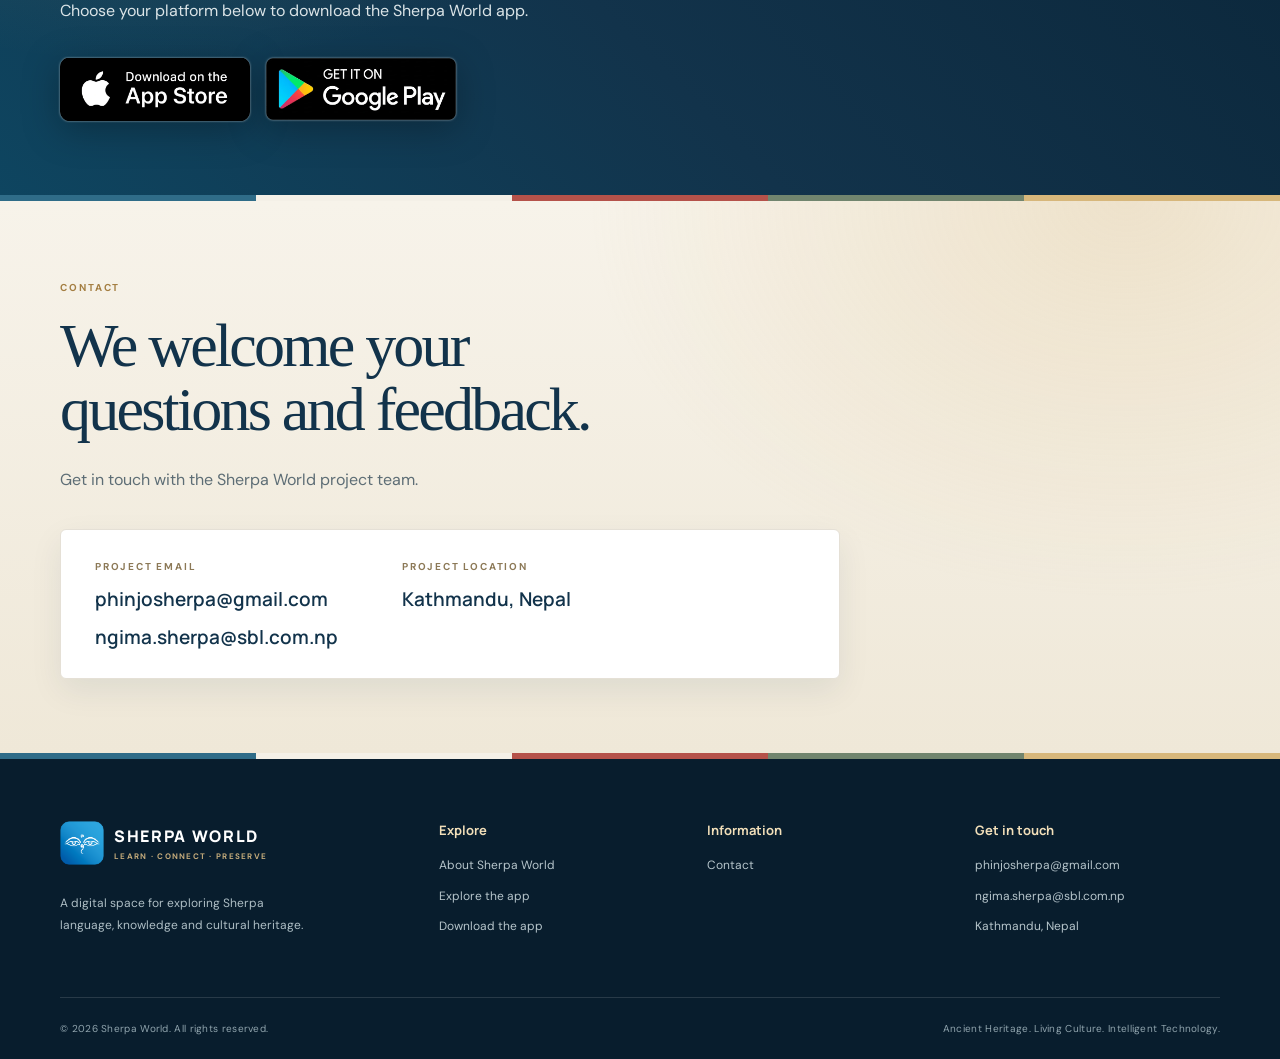
==== commit bde3d777: "Add files via upload" ====
--- a/index.html
+++ b/index.html
@@ -62,7 +62,7 @@
 <div class="about-row about-row-top"><div class="about-smartcard-image"><img alt="Sherpa World smart card welcome screen with Google Play and App Store buttons" src="assets/images/sherpa-world-welcome-screen.jpg" width="1438" height="2576" loading="lazy"/></div>
 <p>The Sherpa World Smart Card provides full access to the app and its available resources. Smart cards will be distributed worldwide through the Global Sherpa Association. Revenue generated through the distribution of smart cards will contribute to the continued development and improvement of the platform. A free version with limited content is also available to download.</p></div>
 </div></div></section><div class="flag-line" aria-hidden="true"></div>
-<section class="living-section section-pad"><div class="container living-grid"><div class="living-copy"><p class="eyebrow">A LIVING PROJECT</p><h2>Preservation is an <em>ongoing journey.</em></h2><p class="living-lead">Sherpa World is intended to grow as resources are added and the application develops. Future plans include exploring AI-based applications and other technologies that may help people discover and engage with approved Sherpa World content.</p><p class="living-note">These are future development directions, not a description of AI features currently available in the app.</p></div><figure class="living-figure"><div class="living-frame"><img alt="Concept screen of an Ask Sherpa World assistant with suggested questions about Sherpa language, Buddhist teachings, festivals and songs" src="assets/images/assistant-screen.webp" width="992" height="1376" loading="lazy"/></div><figcaption>Concept preview of a possible future AI assistant.</figcaption></figure></div></section></div><div class="single-page-group" id="explore-details"><div class="flag-line" aria-hidden="true"></div>
+<section class="living-section section-pad"><div class="container living-grid"><div class="living-copy"><p class="eyebrow">A LIVING PROJECT</p><h2>Preservation is an <em>ongoing journey.</em></h2><p class="living-lead">Sherpa World is intended to grow as resources are added and the application develops. Future plans include exploring AI-based applications and other technologies that may help people discover and engage with approved Sherpa World content.</p><p class="living-note">These are future development directions, not a description of AI features currently available in the app.</p></div><figure class="living-figure"><div class="living-frame"><img alt="Mockup of the Ask Sherpa World assistant shown on a laptop and a phone, with suggested questions about Sherpa language, Buddhist teachings, festivals and songs" src="assets/images/ask-sherpa-world-mockup.webp" width="1536" height="1024" loading="lazy"/></div><figcaption>Concept preview of a possible future AI assistant.</figcaption></figure></div></section></div><div class="single-page-group" id="explore-details"><div class="flag-line" aria-hidden="true"></div>
 <section class="soft-section section-pad" id="more"><div class="container"><div class="section-heading"><div><p class="eyebrow">APP EXPERIENCE</p><h2>Designed for exploration.</h2></div><p class="section-aside">Additional capabilities described in the supplied app overview.</p></div><div class="mini-grid"><article><span>◎</span><h3>Multilingual interface</h3><p>Switch between Sambota, Nepali and English as described in the app materials.</p></article><article><span>⌕</span><h3>Quick search</h3><p>Look up words, phrases and other resources.</p></article><article><span>♡</span><h3>Bookmarks</h3><p>Save selected words, mantras, songs and articles for later reflection.</p></article></div></div></section></div><div class="single-page-group" id="get-app"><div class="flag-line" aria-hidden="true"></div>
 <section class="page-hero page-hero-short"><div class="container"><p class="eyebrow light">GET THE APP</p><h1>Explore Sherpa World<br/>on your mobile device.</h1><p>Choose your platform below to download the Sherpa World app.</p><div class="get-app-badges"><a class="get-app-badge" href="https://apps.apple.com/us/app/sherpa-world-app/id6744370352" target="_blank" rel="noopener" aria-label="Download Sherpa World on the Apple App Store"><img alt="Download on the App Store" src="assets/images/badges/app-store.webp" width="720" height="238"/></a><a class="get-app-badge" href="https://play.google.com/store/search?q=sherpa%20world&amp;c=apps&amp;hl=en" target="_blank" rel="noopener" aria-label="Get Sherpa World on Google Play"><img alt="Get it on Google Play" src="assets/images/badges/google-play.webp" width="720" height="233"/></a></div></div></section></div><div class="single-page-group" id="contact"><div class="flag-line" aria-hidden="true"></div>
 <section class="page-hero page-hero-short"><div class="container"><p class="eyebrow light">CONTACT</p><h1>We welcome your<br/>questions and feedback.</h1><p>Get in touch with the Sherpa World project team.</p><div class="contact-details"><div class="contact-detail"><small>PROJECT EMAIL</small><a href="mailto:phinjosherpa@gmail.com?subject=Sherpa%20World%20Enquiry">phinjosherpa@gmail.com</a><a href="mailto:ngima.sherpa@sbl.com.np?subject=Sherpa%20World%20Enquiry">ngima.sherpa@sbl.com.np</a></div><div class="contact-detail"><small>PROJECT LOCATION</small><div class="contact-value">Kathmandu, Nepal</div></div></div></div></section></div></main>
--- a/assets/styles.css
+++ b/assets/styles.css
@@ -61,21 +61,21 @@
 
 /* About the project: image shown under the "Smart Card" subtitle */
 .about-smartcard-image{margin:22px 0 0;line-height:0}
-.about-smartcard-image img{display:block;width:120px;height:auto;max-width:100%;border-radius:16px;box-shadow:0 14px 36px rgba(0,0,0,.35)}
-@media(max-width:700px){.about-smartcard-image img{width:96px;height:auto}}
+.about-smartcard-image img{display:block;width:152px;height:auto;max-width:100%;border-radius:16px;box-shadow:0 14px 36px rgba(0,0,0,.35)}
+@media(max-width:700px){.about-smartcard-image img{width:128px;height:auto}}
 
 /* About the project: image on the left, text beside it (stacks on small screens) */
 .about-row{display:flex;align-items:center;gap:28px;max-width:860px;margin-top:32px}
 .about-row-top{align-items:flex-start}
 .about-row .about-org-logo{flex:0 0 auto;margin:0}
 .about-row .about-smartcard-image{flex:0 0 auto;margin:0}
-.about-row .about-smartcard-image img{width:120px;height:auto}
+.about-row .about-smartcard-image img{width:152px;height:auto}
 .about-row p:not(.eyebrow){margin:0;flex:1 1 auto;min-width:0}
 .about-project-details h2{margin-top:44px}
 .about-project-details h2 + .about-row{margin-top:20px}
 @media(max-width:700px){
   .about-row{flex-direction:column;align-items:flex-start;gap:16px;margin-top:26px}
-  .about-row .about-smartcard-image img{width:96px;height:auto}
+  .about-row .about-smartcard-image img{width:128px;height:auto}
   .about-project-details h2{margin-top:36px}
 }
 
@@ -137,13 +137,13 @@
 .living-copy h2 em{font-style:italic;color:#a47e42}
 .living-lead{max-width:540px;margin:0 0 26px;color:#46575f;font-size:17px;line-height:1.85}
 .living-note{max-width:520px;margin:0 0 34px;padding-left:18px;border-left:2px solid #d7b77b;color:#6b7a81;font:italic 15px/1.75 var(--serif)}
-.living-figure{margin:0;justify-self:center}
-.living-frame{position:relative;width:250px;margin:0 18px 18px 0}
+.living-figure{margin:0;justify-self:center;width:100%}
+.living-frame{position:relative;width:440px;max-width:calc(100% - 18px);margin:0 18px 18px 0}
 .living-frame::before{content:"";position:absolute;inset:18px -18px -18px 18px;border:1px solid rgba(164,126,66,.55);border-radius:18px}
 .living-frame img{position:relative;display:block;width:100%;height:auto;border-radius:14px;box-shadow:0 22px 48px rgba(15,40,60,.22)}
-.living-figure figcaption{margin-top:30px;max-width:250px;color:#7a868b;font:italic 12.5px/1.6 var(--serif);text-align:center}
+.living-figure figcaption{margin-top:30px;max-width:440px;color:#7a868b;font:italic 12.5px/1.6 var(--serif);text-align:center}
 @media(max-width:900px){.living-grid{gap:48px}}
-@media(max-width:700px){.living-grid{grid-template-columns:1fr;gap:44px}.living-lead{font-size:16px}.living-figure{justify-self:start}.living-frame{width:220px}.living-figure figcaption{max-width:220px;text-align:left}}
+@media(max-width:700px){.living-grid{grid-template-columns:1fr;gap:44px}.living-lead{font-size:16px}.living-figure{justify-self:start}.living-frame{width:100%}.living-figure figcaption{max-width:none;text-align:left}}
 .living-note:last-child{margin-bottom:0}
 
 /* Hero: text a little crisper over the photo */
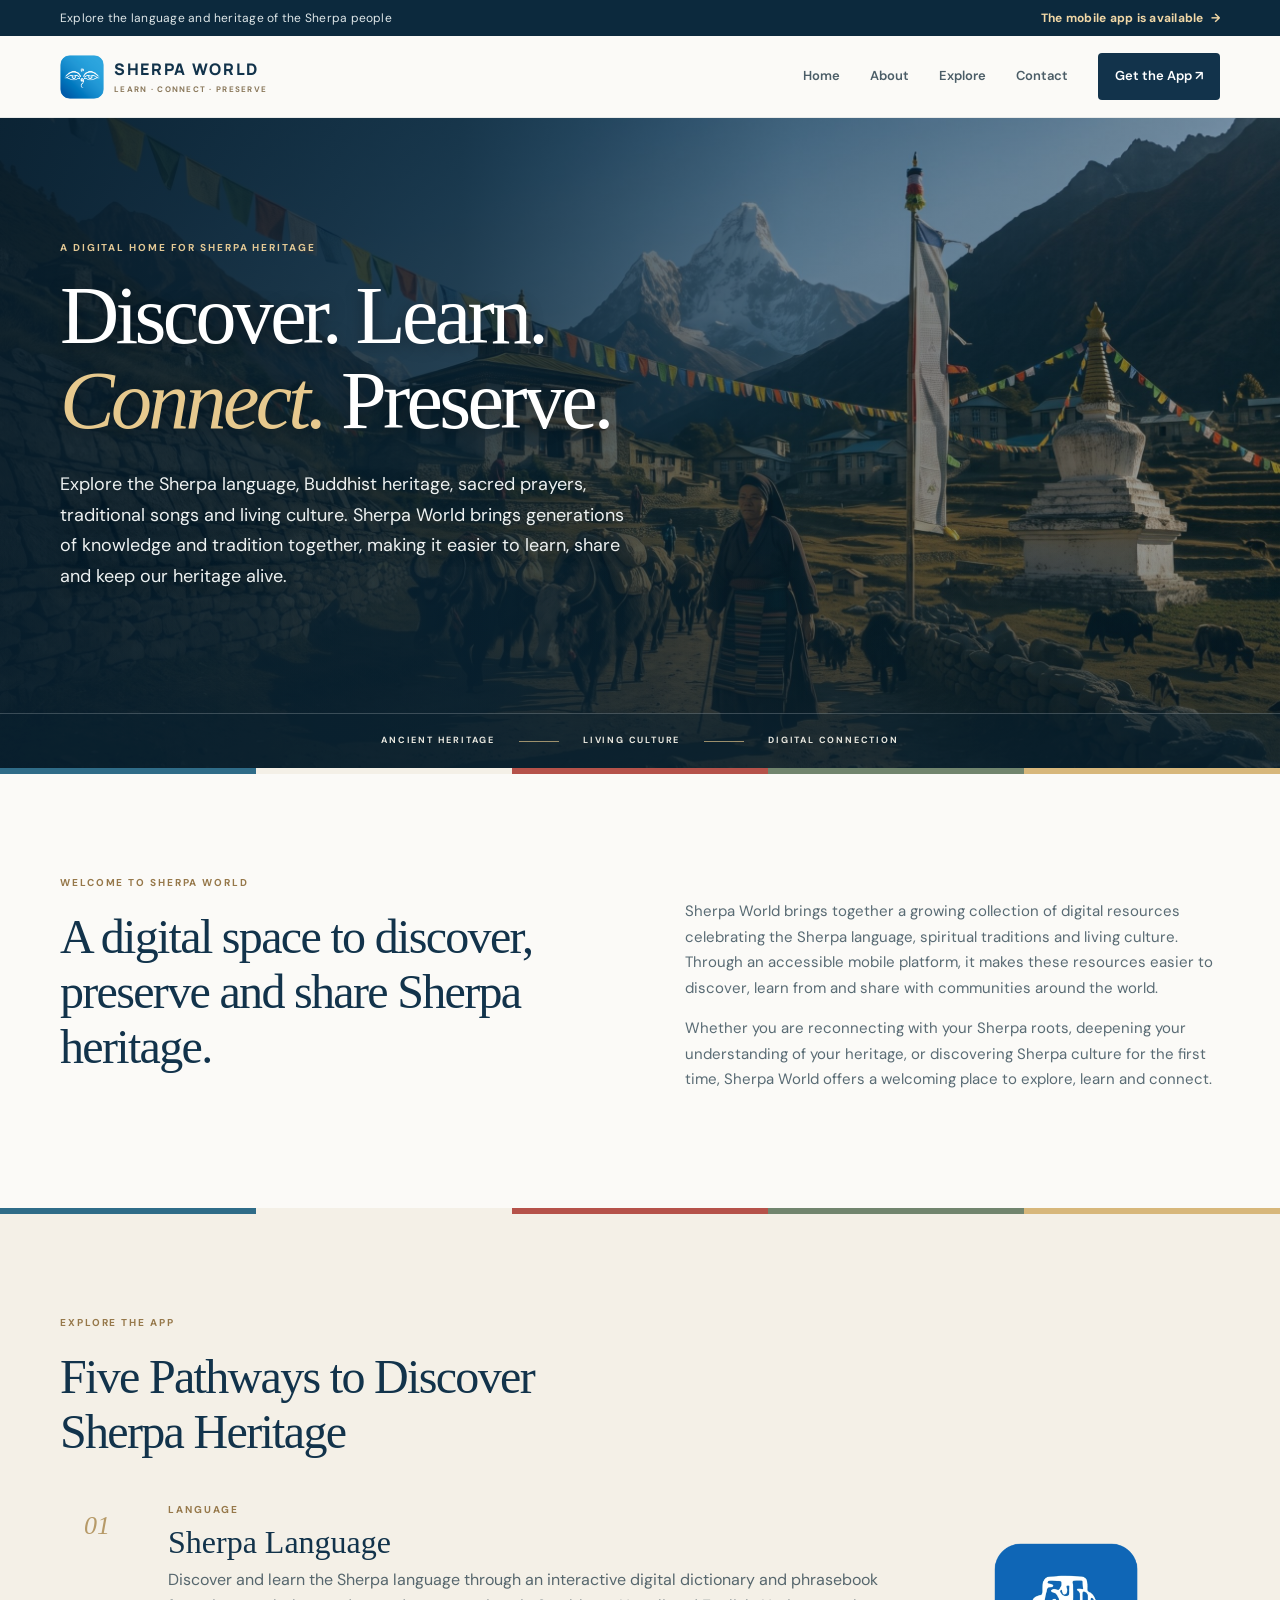
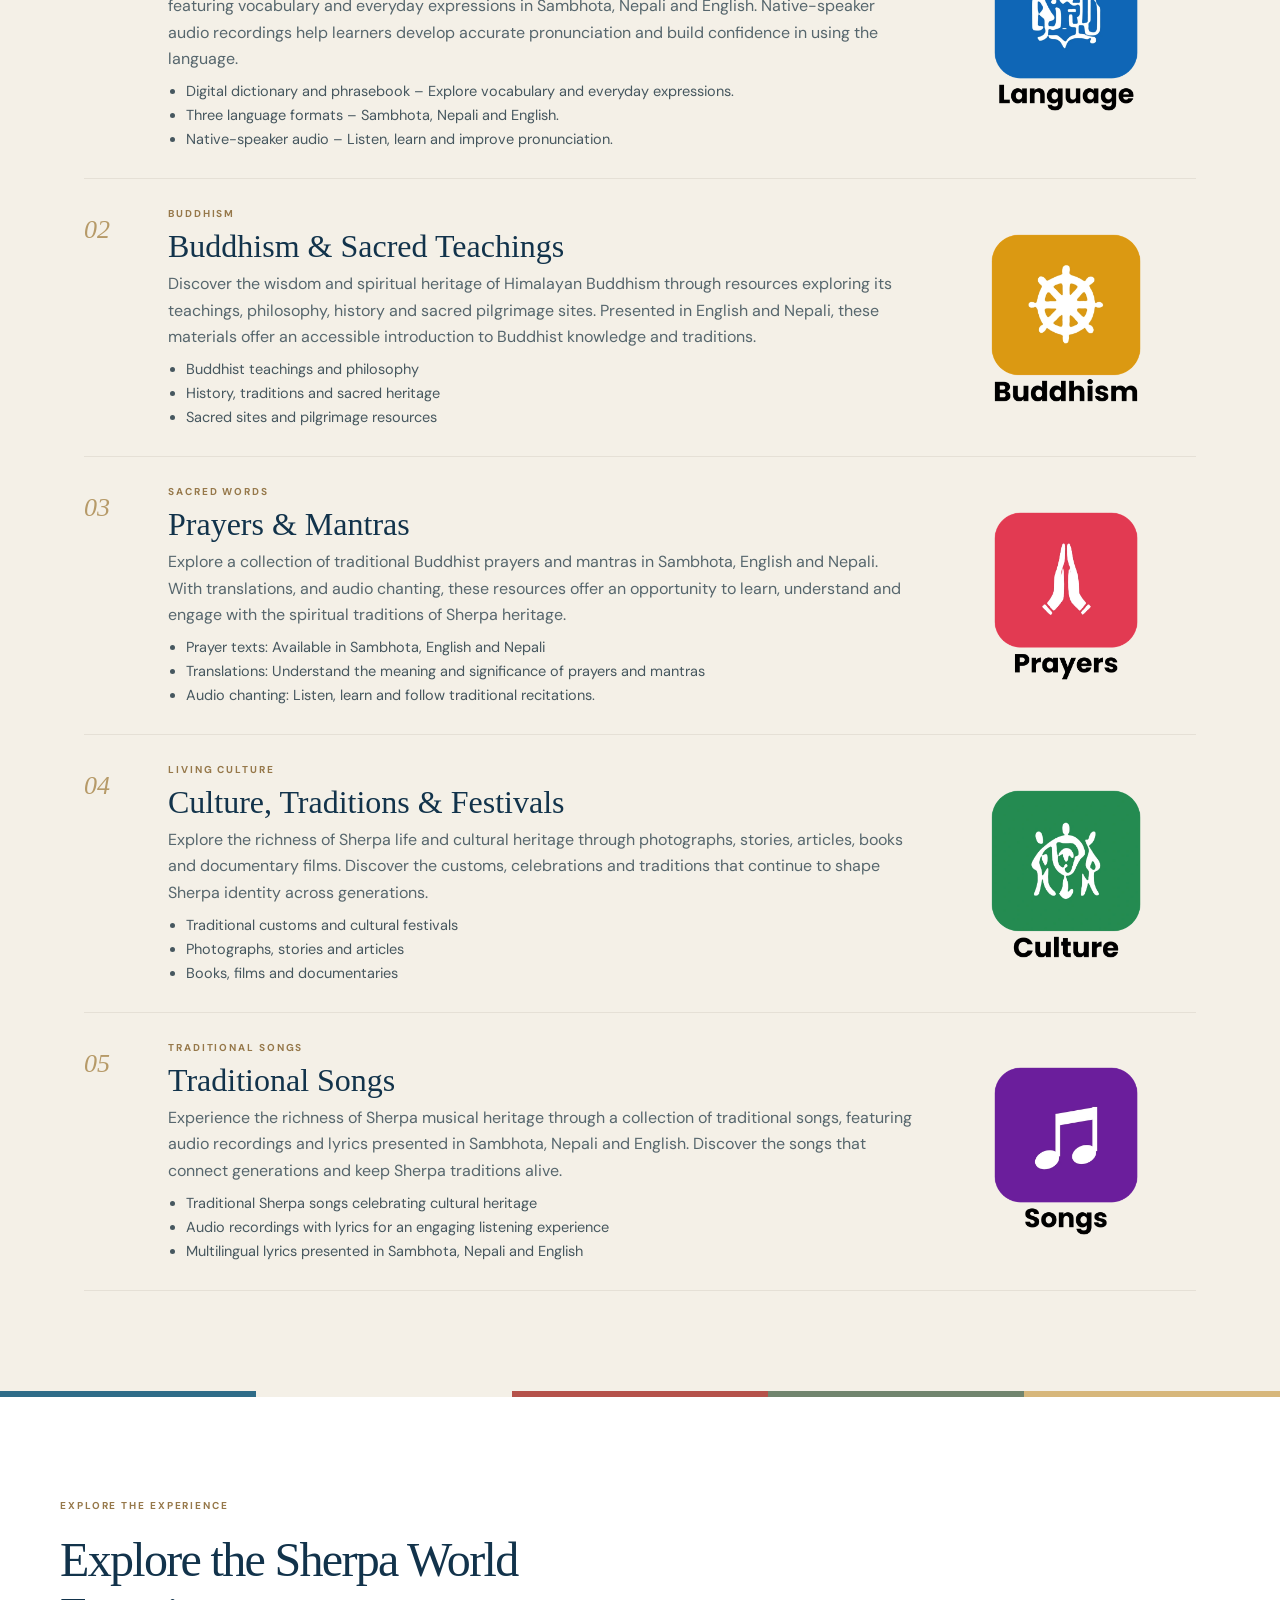
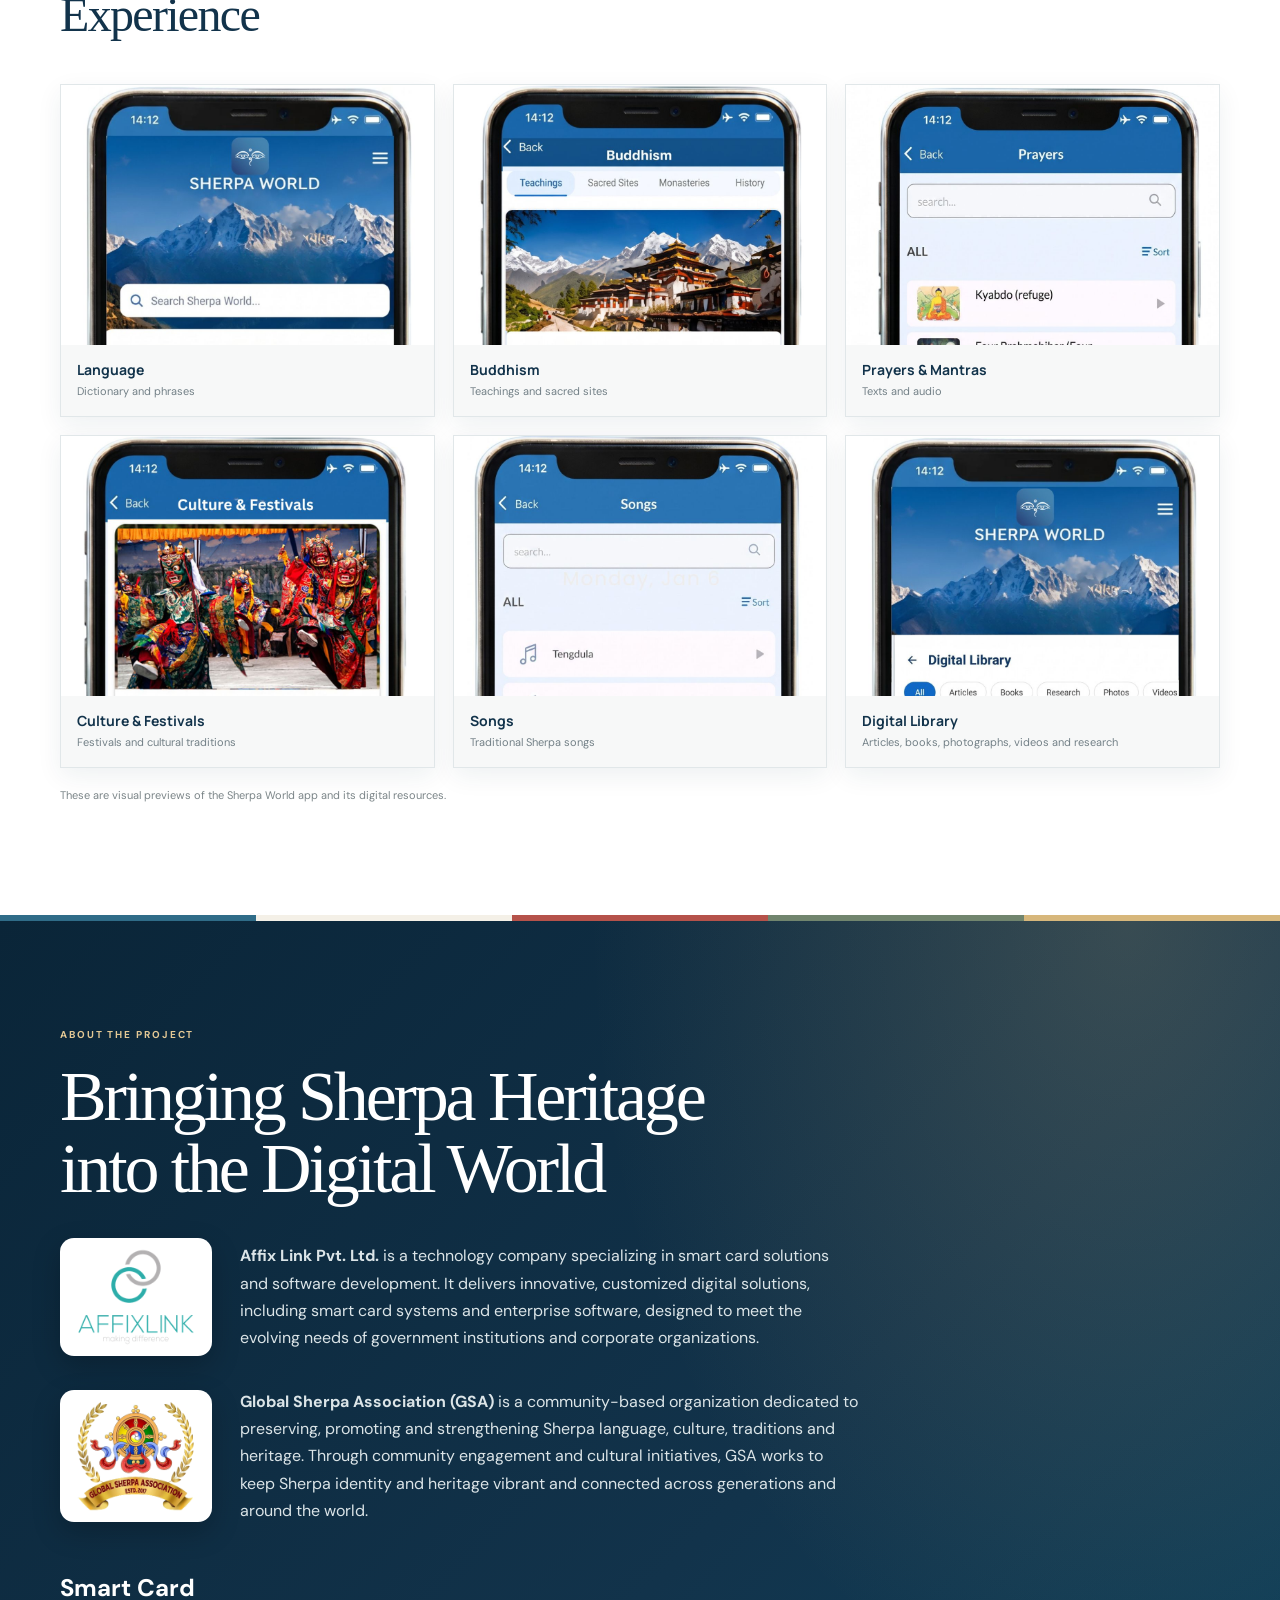
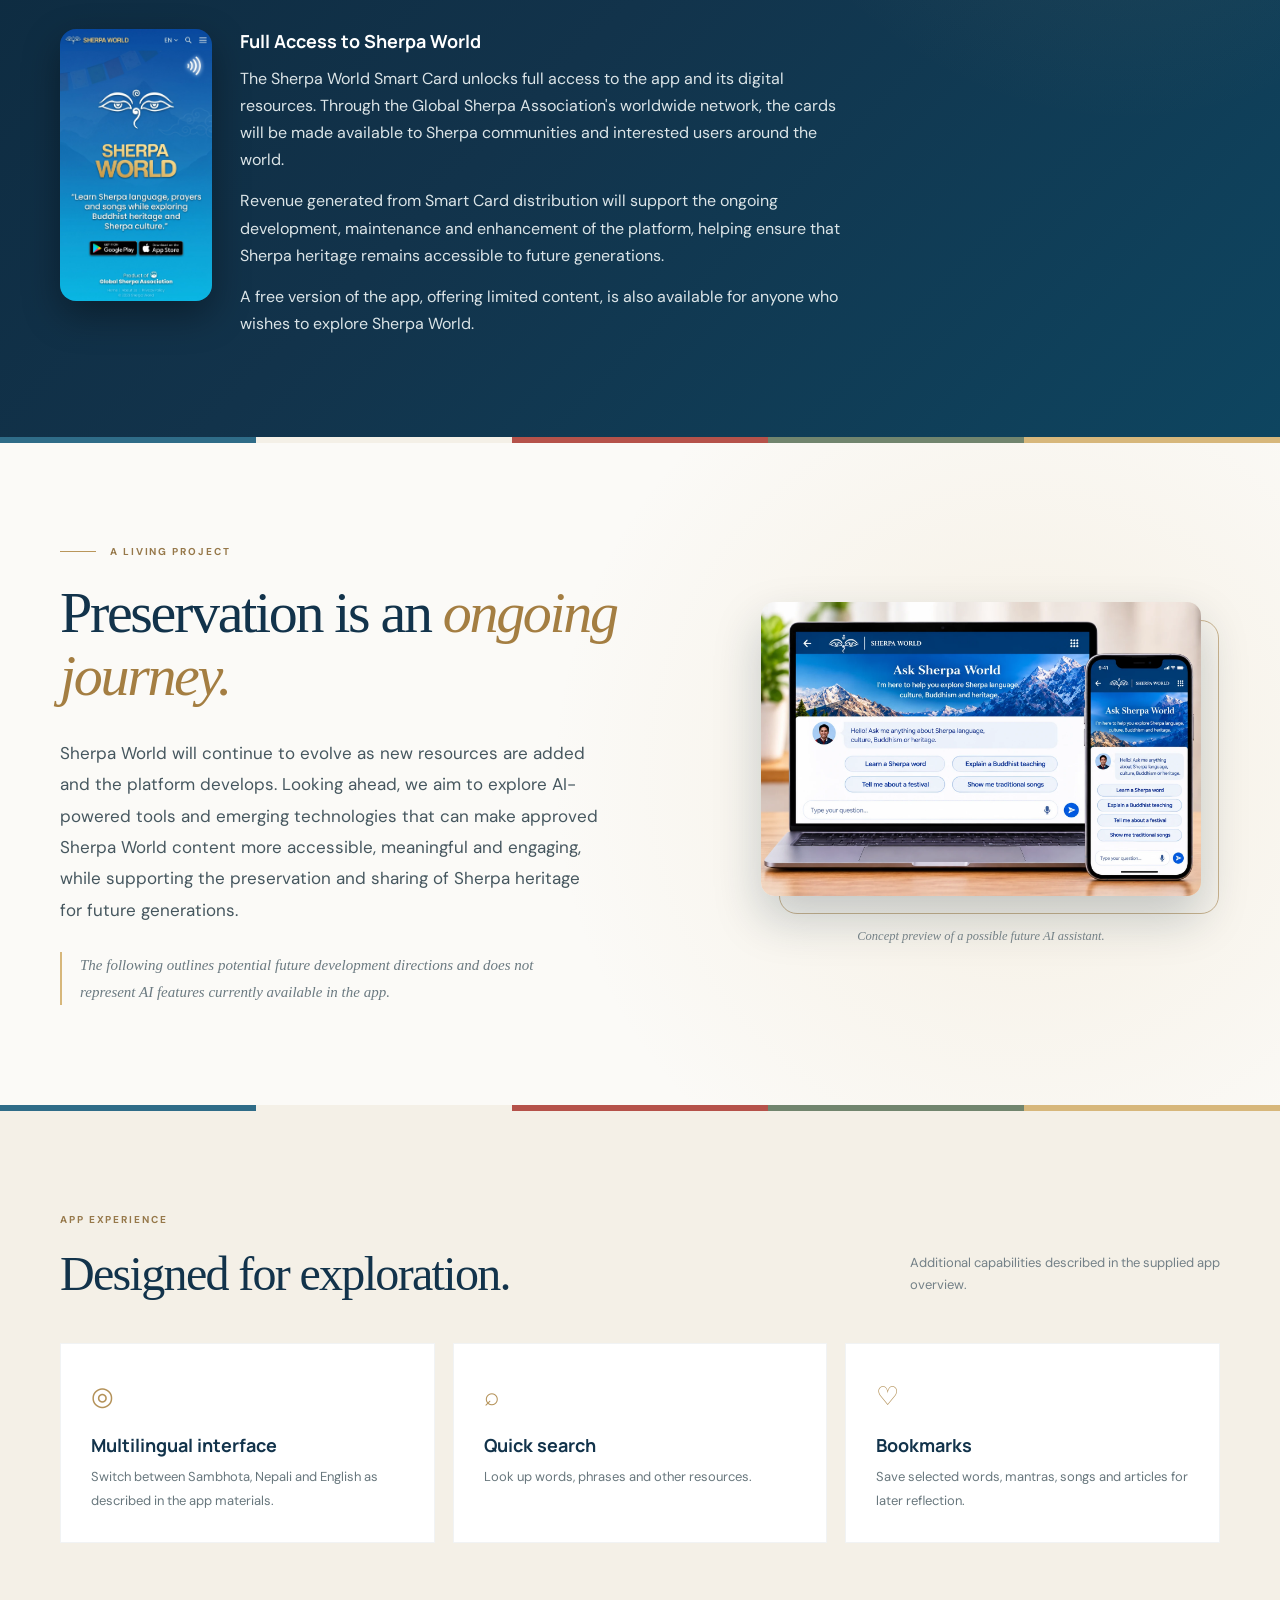
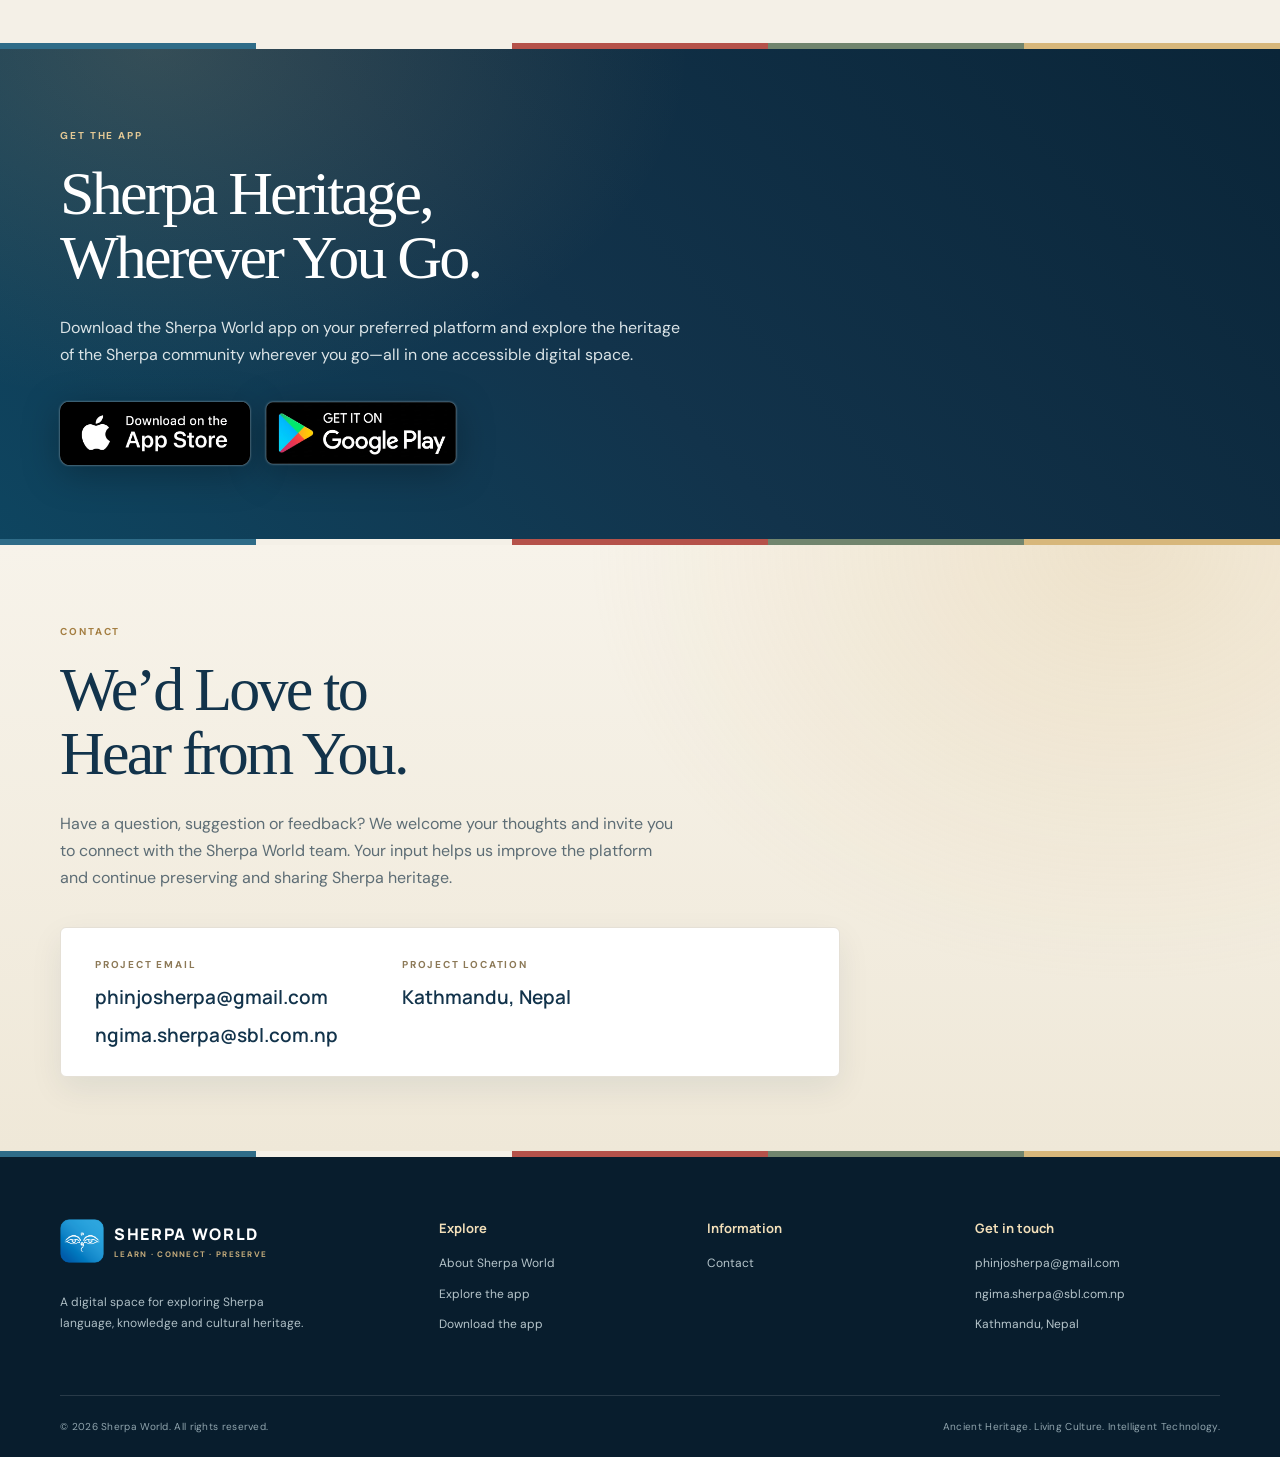
==== commit 153f2316: "Add files via upload" ====
--- a/index.html
+++ b/index.html
@@ -20,52 +20,52 @@
 <script defer="" src="assets/site.js"></script>
 <style>html{scroll-behavior:smooth;scroll-padding-top:92px}.single-page-group{display:block}.single-page-group>section{scroll-margin-top:92px}@media(prefers-reduced-motion:reduce){html{scroll-behavior:auto}}</style></head>
 <body>
-<div class="topline"><div class="container topline-inner"><span>Explore the language and heritage of the Sherpa people</span><a href="#home">The mobile app is available <span aria-hidden="true">→</span></a></div></div>
+<div class="topline"><div class="container topline-inner"><span>Explore the language and heritage of the Sherpa people</span><a href="#get-app">The mobile app is available <span aria-hidden="true">→</span></a></div></div>
 <header class="site-header"><div class="container nav-wrap">
 <a aria-label="Sherpa World home" class="brand" href="#home"><span class="brand-mark"><img alt="Sherpa World logo" src="assets/images/sherpa-world-logo.png"/></span><span class="brand-words"><strong>SHERPA WORLD</strong><small>LEARN · CONNECT · PRESERVE</small></span></a>
 <button aria-controls="primary-nav" aria-expanded="false" aria-label="Open navigation" class="menu-toggle" type="button"><span></span><span></span><span></span></button>
-<nav aria-label="Main navigation" class="primary-nav" id="primary-nav"><a href="#home">Home</a><a href="#about">About</a><a href="#language">Language</a><a href="#buddhism">Buddhism</a><a href="#prayers">Prayers</a><a href="#culture">Culture</a><a href="#songs">Songs</a><a class="nav-cta" href="#get-app">Get the App ↗</a></nav>
+<nav aria-label="Main navigation" class="primary-nav" id="primary-nav"><a href="#home">Home</a><a href="#about">About</a><a href="#explore-details">Explore</a><a href="#contact">Contact</a><a class="nav-cta" href="#get-app">Get the App ↗</a></nav>
 </div></header>
 <main>
 <section class="hero" id="home"><div class="hero-shade"></div><div class="container hero-content">
 <p class="eyebrow light">A DIGITAL HOME FOR SHERPA HERITAGE</p>
-<h1>Learn.<br/><em>Connect.</em> Preserve.</h1>
-<p class="hero-lead">Explore Sherpa language, Buddhism, prayers, culture and traditional songs through the Sherpa World mobile application.</p>
+<h1>Discover. Learn.<br/><em>Connect.</em> Preserve.</h1>
+<p class="hero-lead">Explore the Sherpa language, Buddhist heritage, sacred prayers, traditional songs and living culture. Sherpa World brings generations of knowledge and tradition together, making it easier to learn, share and keep our heritage alive.</p>
 
 
 </div><div class="hero-bottom"><div class="container hero-bottom-inner"><span>ANCIENT HERITAGE</span><span class="hero-rule"></span><span>LIVING CULTURE</span><span class="hero-rule"></span><span>DIGITAL CONNECTION</span></div></div></section>
 <div class="flag-line" aria-hidden="true"></div>
-<section class="intro-section section-pad"><div class="container intro-grid"><div><p class="eyebrow">WELCOME TO SHERPA WORLD</p><h2>A digital space to explore and share Sherpa heritage.</h2></div><div class="intro-copy"><p>Sherpa World brings together digital resources related to the language, spiritual traditions and living culture of the Sherpa community. It is designed to make these resources easier to discover and explore on a mobile device.</p><p>Whether you are reconnecting with your roots or learning about Sherpa heritage for the first time, Sherpa World offers a place to begin.</p></div></div></section>
+<section class="intro-section section-pad"><div class="container intro-grid"><div><p class="eyebrow">WELCOME TO SHERPA WORLD</p><h2>A digital space to discover, preserve and share Sherpa heritage.</h2></div><div class="intro-copy"><p>Sherpa World brings together a growing collection of digital resources celebrating the Sherpa language, spiritual traditions and living culture. Through an accessible mobile platform, it makes these resources easier to discover, learn from and share with communities around the world.</p><p>Whether you are reconnecting with your Sherpa roots, deepening your understanding of your heritage, or discovering Sherpa culture for the first time, Sherpa World offers a welcoming place to explore, learn and connect.</p></div></div></section>
 <div class="flag-line" aria-hidden="true"></div>
-<section class="explore-section section-pad" id="explore-details"><div class="container"><div class="section-heading"><div><p class="eyebrow">EXPLORE THE APP</p><h2>Five pathways into Sherpa heritage.</h2></div></div>
+<section class="explore-section section-pad" id="explore-details"><div class="container"><div class="section-heading"><div><p class="eyebrow">EXPLORE THE APP</p><h2>Five Pathways to Discover Sherpa Heritage</h2></div></div>
 <div class="container explore-detail-list">
-<article class="explore-detail" id="language"><div class="detail-number">01</div><div><p class="eyebrow">LANGUAGE</p><h2>Sherpa Language</h2><p>The app materials describe an interactive digital dictionary and phrasebook for vocabulary and everyday phrases across Sambota, Nepali and English scripts, with native-speaker audio recordings to support pronunciation.</p><ul><li>Dictionary and phrasebook resources</li><li>Sambota, Nepali and English</li><li>Native-speaker pronunciation audio</li></ul></div><div class="detail-art detail-art-icon"><img alt="Language icon" src="assets/images/icons/language.webp" width="512" height="600" loading="lazy"/></div></article>
-<article class="explore-detail" id="buddhism"><div class="detail-number">02</div><div><p class="eyebrow">BUDDHISM</p><h2>Buddhism &amp; Sacred Teachings</h2><p>Explore resources about the history, philosophies and sacred pilgrimage heritage of Himalayan Buddhism, presented in English and Nepali in the supplied app description.</p><ul><li>Teachings and Buddhist philosophy</li><li>History and sacred heritage</li><li>Pilgrimage-related resources</li></ul></div><div class="detail-art detail-art-icon"><img alt="Buddhism icon" src="assets/images/icons/buddhism.webp" width="535" height="600" loading="lazy"/></div></article>
-<article class="explore-detail" id="prayers"><div class="detail-number">03</div><div><p class="eyebrow">SACRED WORDS</p><h2>Prayers &amp; Mantras</h2><p>The app materials describe traditional Buddhist prayer texts in Sambota, English and Nepali, accompanied by translations and audio chanting.</p><ul><li>Prayer texts in three scripts/languages</li><li>Translations and explanations</li><li>Audio chanting resources</li></ul></div><div class="detail-art detail-art-icon"><img alt="Prayers icon" src="assets/images/icons/prayers.webp" width="513" height="600" loading="lazy"/></div></article>
-<article class="explore-detail" id="culture"><div class="detail-number">04</div><div><p class="eyebrow">LIVING CULTURE</p><h2>Culture, Customs &amp; Festivals</h2><p>Discover Sherpa ways of life through cultural photographs, articles, books and documentary videos, as described in the app materials.</p><ul><li>Customs and festivals</li><li>Photographs and articles</li><li>Books and documentary videos</li></ul></div><div class="detail-art detail-art-icon"><img alt="Culture icon" src="assets/images/icons/culture.webp" width="535" height="600" loading="lazy"/></div></article>
-<article class="explore-detail" id="songs"><div class="detail-number">05</div><div><p class="eyebrow">TRADITIONAL SONGS</p><h2>Traditional Songs</h2><p>The supplied app description highlights traditional Sherpa songs with audio and lyrics transcribed in Sambota, Nepali and English.</p><ul><li>Traditional Sherpa songs</li><li>Audio and synchronized lyrics</li><li>Three-script lyric presentation</li></ul></div><div class="detail-art detail-art-icon"><img alt="Songs icon" src="assets/images/icons/songs.webp" width="512" height="600" loading="lazy"/></div></article>
+<article class="explore-detail" id="language"><div class="detail-number">01</div><div><p class="eyebrow">LANGUAGE</p><h2>Sherpa Language</h2><p>Discover and learn the Sherpa language through an interactive digital dictionary and phrasebook featuring vocabulary and everyday expressions in Sambhota, Nepali and English. Native-speaker audio recordings help learners develop accurate pronunciation and build confidence in using the language.</p><ul><li>Digital dictionary and phrasebook – Explore vocabulary and everyday expressions.</li><li>Three language formats – Sambhota, Nepali and English.</li><li>Native-speaker audio – Listen, learn and improve pronunciation.</li></ul></div><div class="detail-art detail-art-icon"><img alt="Language icon" src="assets/images/icons/language.webp" width="512" height="600" loading="lazy"/></div></article>
+<article class="explore-detail" id="buddhism"><div class="detail-number">02</div><div><p class="eyebrow">BUDDHISM</p><h2>Buddhism &amp; Sacred Teachings</h2><p>Discover the wisdom and spiritual heritage of Himalayan Buddhism through resources exploring its teachings, philosophy, history and sacred pilgrimage sites. Presented in English and Nepali, these materials offer an accessible introduction to Buddhist knowledge and traditions.</p><ul><li>Buddhist teachings and philosophy</li><li>History, traditions and sacred heritage</li><li>Sacred sites and pilgrimage resources</li></ul></div><div class="detail-art detail-art-icon"><img alt="Buddhism icon" src="assets/images/icons/buddhism.webp" width="535" height="600" loading="lazy"/></div></article>
+<article class="explore-detail" id="prayers"><div class="detail-number">03</div><div><p class="eyebrow">SACRED WORDS</p><h2>Prayers &amp; Mantras</h2><p>Explore a collection of traditional Buddhist prayers and mantras in Sambhota, English and Nepali. With translations, and audio chanting, these resources offer an opportunity to learn, understand and engage with the spiritual traditions of Sherpa heritage.</p><ul><li>Prayer texts: Available in Sambhota, English and Nepali</li><li>Translations: Understand the meaning and significance of prayers and mantras</li><li>Audio chanting: Listen, learn and follow traditional recitations.</li></ul></div><div class="detail-art detail-art-icon"><img alt="Prayers icon" src="assets/images/icons/prayers.webp" width="513" height="600" loading="lazy"/></div></article>
+<article class="explore-detail" id="culture"><div class="detail-number">04</div><div><p class="eyebrow">LIVING CULTURE</p><h2>Culture, Traditions &amp; Festivals</h2><p>Explore the richness of Sherpa life and cultural heritage through photographs, stories, articles, books and documentary films. Discover the customs, celebrations and traditions that continue to shape Sherpa identity across generations.</p><ul><li>Traditional customs and cultural festivals</li><li>Photographs, stories and articles</li><li>Books, films and documentaries</li></ul></div><div class="detail-art detail-art-icon"><img alt="Culture icon" src="assets/images/icons/culture.webp" width="535" height="600" loading="lazy"/></div></article>
+<article class="explore-detail" id="songs"><div class="detail-number">05</div><div><p class="eyebrow">TRADITIONAL SONGS</p><h2>Traditional Songs</h2><p>Experience the richness of Sherpa musical heritage through a collection of traditional songs, featuring audio recordings and lyrics presented in Sambhota, Nepali and English. Discover the songs that connect generations and keep Sherpa traditions alive.</p><ul><li>Traditional Sherpa songs celebrating cultural heritage</li><li>Audio recordings with lyrics for an engaging listening experience</li><li>Multilingual lyrics presented in Sambhota, Nepali and English</li></ul></div><div class="detail-art detail-art-icon"><img alt="Songs icon" src="assets/images/icons/songs.webp" width="512" height="600" loading="lazy"/></div></article>
 </div>
 
 </div></section>
 
 <div class="flag-line" aria-hidden="true"></div>
-<section class="screen-gallery section-pad"><div class="container"><div class="section-heading"><div><p class="eyebrow">EXPLORE THE EXPERIENCE</p><h2>A closer look at Sherpa World.</h2></div></div><div class="screen-grid"><figure><button type="button" class="gallery-trigger" data-full="assets/images/lightbox/language-screen.webp" aria-haspopup="dialog" aria-label="View larger: Sherpa World language dictionary app screen"><img alt="Sherpa World language dictionary app screen" src="assets/images/language-screen.jpg" loading="lazy"/></button><figcaption><strong>Language</strong><span>Dictionary and phrases</span></figcaption></figure><figure><button type="button" class="gallery-trigger" data-full="assets/images/lightbox/buddhism-screen.webp" aria-haspopup="dialog" aria-label="View larger: Sherpa World Buddhism app screen"><img alt="Sherpa World Buddhism app screen" src="assets/images/buddhism-screen.jpg" loading="lazy"/></button><figcaption><strong>Buddhism</strong><span>Teachings and sacred sites</span></figcaption></figure><figure><button type="button" class="gallery-trigger" data-full="assets/images/lightbox/prayers-screen.webp" aria-haspopup="dialog" aria-label="View larger: Sherpa World prayers and mantras app screen"><img alt="Sherpa World prayers and mantras app screen" src="assets/images/prayers-screen.jpg" loading="lazy"/></button><figcaption><strong>Prayers &amp; Mantras</strong><span>Texts and audio</span></figcaption></figure><figure><button type="button" class="gallery-trigger" data-full="assets/images/lightbox/culture-screen.webp" aria-haspopup="dialog" aria-label="View larger: Sherpa World Culture and Festivals app screen"><img alt="Sherpa World Culture and Festivals app screen" src="assets/images/culture-screen.jpg" loading="lazy"/></button><figcaption><strong>Culture &amp; Festivals</strong><span>Festivals and cultural traditions</span></figcaption></figure><figure><button type="button" class="gallery-trigger" data-full="assets/images/lightbox/songs-screen.webp" aria-haspopup="dialog" aria-label="View larger: Sherpa World Songs app screen"><img alt="Sherpa World Songs app screen" src="assets/images/songs-screen.jpg" loading="lazy"/></button><figcaption><strong>Songs</strong><span>Traditional Sherpa songs</span></figcaption></figure><figure><button type="button" class="gallery-trigger" data-full="assets/images/lightbox/digital-library.webp" aria-haspopup="dialog" aria-label="View larger: Sherpa World digital library app screen"><img alt="Sherpa World digital library app screen" src="assets/images/digital-library.jpg" loading="lazy"/></button><figcaption><strong>Digital Library</strong><span>Articles, books, photographs, videos and research</span></figcaption></figure></div><p class="small-note">These are visual previews of the Sherpa World app and its digital resources.</p></div></section>
+<section class="screen-gallery section-pad"><div class="container"><div class="section-heading"><div><p class="eyebrow">EXPLORE THE EXPERIENCE</p><h2>Explore the Sherpa World Experience</h2></div></div><div class="screen-grid"><figure><button type="button" class="gallery-trigger" data-full="assets/images/lightbox/language-screen.webp" aria-haspopup="dialog" aria-label="View larger: Sherpa World language dictionary app screen"><img alt="Sherpa World language dictionary app screen" src="assets/images/language-screen.jpg" loading="lazy"/></button><figcaption><strong>Language</strong><span>Dictionary and phrases</span></figcaption></figure><figure><button type="button" class="gallery-trigger" data-full="assets/images/lightbox/buddhism-screen.webp" aria-haspopup="dialog" aria-label="View larger: Sherpa World Buddhism app screen"><img alt="Sherpa World Buddhism app screen" src="assets/images/buddhism-screen.jpg" loading="lazy"/></button><figcaption><strong>Buddhism</strong><span>Teachings and sacred sites</span></figcaption></figure><figure><button type="button" class="gallery-trigger" data-full="assets/images/lightbox/prayers-screen.webp" aria-haspopup="dialog" aria-label="View larger: Sherpa World prayers and mantras app screen"><img alt="Sherpa World prayers and mantras app screen" src="assets/images/prayers-screen.jpg" loading="lazy"/></button><figcaption><strong>Prayers &amp; Mantras</strong><span>Texts and audio</span></figcaption></figure><figure><button type="button" class="gallery-trigger" data-full="assets/images/lightbox/culture-screen.webp" aria-haspopup="dialog" aria-label="View larger: Sherpa World Culture and Festivals app screen"><img alt="Sherpa World Culture and Festivals app screen" src="assets/images/culture-screen.jpg" loading="lazy"/></button><figcaption><strong>Culture &amp; Festivals</strong><span>Festivals and cultural traditions</span></figcaption></figure><figure><button type="button" class="gallery-trigger" data-full="assets/images/lightbox/songs-screen.webp" aria-haspopup="dialog" aria-label="View larger: Sherpa World Songs app screen"><img alt="Sherpa World Songs app screen" src="assets/images/songs-screen.jpg" loading="lazy"/></button><figcaption><strong>Songs</strong><span>Traditional Sherpa songs</span></figcaption></figure><figure><button type="button" class="gallery-trigger" data-full="assets/images/lightbox/digital-library.webp" aria-haspopup="dialog" aria-label="View larger: Sherpa World digital library app screen"><img alt="Sherpa World digital library app screen" src="assets/images/digital-library.jpg" loading="lazy"/></button><figcaption><strong>Digital Library</strong><span>Articles, books, photographs, videos and research</span></figcaption></figure></div><p class="small-note">These are visual previews of the Sherpa World app and its digital resources.</p></div></section>
 
 
 <div class="single-page-group" id="about"><div class="flag-line" aria-hidden="true"></div>
-<section class="page-hero"><div class="container"><p class="eyebrow light">ABOUT THE PROJECT</p><h1>Connecting heritage<br/>with the digital world.</h1><div class="about-project-details">
+<section class="page-hero"><div class="container"><p class="eyebrow light">ABOUT THE PROJECT</p><h1>Bringing Sherpa Heritage<br/>into the Digital World</h1><div class="about-project-details">
 <div class="about-row"><div class="about-org-logo"><img alt="Affix Link logo" src="assets/images/affixlink-logo.jpg" width="300" height="246" loading="lazy"/></div>
-<p><strong>Affix Link Pvt. Ltd.</strong> is a technology company specializing in smart card solutions and software development. It provides tailored smart card systems and enterprise software designed to serve the needs of government and corporate sectors.</p></div>
+<p><strong>Affix Link Pvt. Ltd.</strong> is a technology company specializing in smart card solutions and software development. It delivers innovative, customized digital solutions, including smart card systems and enterprise software, designed to meet the evolving needs of government institutions and corporate organizations.</p></div>
 <div class="about-row"><div class="about-org-logo"><img alt="Global Sherpa Association logo" src="assets/images/global-sherpa-association-logo.jpg" width="300" height="278" loading="lazy"/></div>
-<p><strong>Global Sherpa Association (GSA)</strong> is a community organization committed to preserving, promoting, and strengthening Sherpa language, culture, traditions, and heritage among Sherpa communities around the world.</p></div>
+<p><strong>Global Sherpa Association (GSA)</strong> is a community-based organization dedicated to preserving, promoting and strengthening Sherpa language, culture, traditions and heritage. Through community engagement and cultural initiatives, GSA works to keep Sherpa identity and heritage vibrant and connected across generations and around the world.</p></div>
 <h2>Smart Card</h2>
 <div class="about-row about-row-top"><div class="about-smartcard-image"><img alt="Sherpa World smart card welcome screen with Google Play and App Store buttons" src="assets/images/sherpa-world-welcome-screen.jpg" width="1438" height="2576" loading="lazy"/></div>
-<p>The Sherpa World Smart Card provides full access to the app and its available resources. Smart cards will be distributed worldwide through the Global Sherpa Association. Revenue generated through the distribution of smart cards will contribute to the continued development and improvement of the platform. A free version with limited content is also available to download.</p></div>
+<div class="about-smartcard-copy"><h3>Full Access to Sherpa World</h3><p>The Sherpa World Smart Card unlocks full access to the app and its digital resources. Through the Global Sherpa Association's worldwide network, the cards will be made available to Sherpa communities and interested users around the world.</p><p>Revenue generated from Smart Card distribution will support the ongoing development, maintenance and enhancement of the platform, helping ensure that Sherpa heritage remains accessible to future generations.</p><p>A free version of the app, offering limited content, is also available for anyone who wishes to explore Sherpa World.</p></div></div>
 </div></div></section><div class="flag-line" aria-hidden="true"></div>
-<section class="living-section section-pad"><div class="container living-grid"><div class="living-copy"><p class="eyebrow">A LIVING PROJECT</p><h2>Preservation is an <em>ongoing journey.</em></h2><p class="living-lead">Sherpa World is intended to grow as resources are added and the application develops. Future plans include exploring AI-based applications and other technologies that may help people discover and engage with approved Sherpa World content.</p><p class="living-note">These are future development directions, not a description of AI features currently available in the app.</p></div><figure class="living-figure"><div class="living-frame"><img alt="Mockup of the Ask Sherpa World assistant shown on a laptop and a phone, with suggested questions about Sherpa language, Buddhist teachings, festivals and songs" src="assets/images/ask-sherpa-world-mockup.webp" width="1536" height="1024" loading="lazy"/></div><figcaption>Concept preview of a possible future AI assistant.</figcaption></figure></div></section></div><div class="single-page-group" id="explore-details"><div class="flag-line" aria-hidden="true"></div>
-<section class="soft-section section-pad" id="more"><div class="container"><div class="section-heading"><div><p class="eyebrow">APP EXPERIENCE</p><h2>Designed for exploration.</h2></div><p class="section-aside">Additional capabilities described in the supplied app overview.</p></div><div class="mini-grid"><article><span>◎</span><h3>Multilingual interface</h3><p>Switch between Sambota, Nepali and English as described in the app materials.</p></article><article><span>⌕</span><h3>Quick search</h3><p>Look up words, phrases and other resources.</p></article><article><span>♡</span><h3>Bookmarks</h3><p>Save selected words, mantras, songs and articles for later reflection.</p></article></div></div></section></div><div class="single-page-group" id="get-app"><div class="flag-line" aria-hidden="true"></div>
-<section class="page-hero page-hero-short"><div class="container"><p class="eyebrow light">GET THE APP</p><h1>Explore Sherpa World<br/>on your mobile device.</h1><p>Choose your platform below to download the Sherpa World app.</p><div class="get-app-badges"><a class="get-app-badge" href="https://apps.apple.com/us/app/sherpa-world-app/id6744370352" target="_blank" rel="noopener" aria-label="Download Sherpa World on the Apple App Store"><img alt="Download on the App Store" src="assets/images/badges/app-store.webp" width="720" height="238"/></a><a class="get-app-badge" href="https://play.google.com/store/search?q=sherpa%20world&amp;c=apps&amp;hl=en" target="_blank" rel="noopener" aria-label="Get Sherpa World on Google Play"><img alt="Get it on Google Play" src="assets/images/badges/google-play.webp" width="720" height="233"/></a></div></div></section></div><div class="single-page-group" id="contact"><div class="flag-line" aria-hidden="true"></div>
-<section class="page-hero page-hero-short"><div class="container"><p class="eyebrow light">CONTACT</p><h1>We welcome your<br/>questions and feedback.</h1><p>Get in touch with the Sherpa World project team.</p><div class="contact-details"><div class="contact-detail"><small>PROJECT EMAIL</small><a href="mailto:phinjosherpa@gmail.com?subject=Sherpa%20World%20Enquiry">phinjosherpa@gmail.com</a><a href="mailto:ngima.sherpa@sbl.com.np?subject=Sherpa%20World%20Enquiry">ngima.sherpa@sbl.com.np</a></div><div class="contact-detail"><small>PROJECT LOCATION</small><div class="contact-value">Kathmandu, Nepal</div></div></div></div></section></div></main>
+<section class="living-section section-pad"><div class="container living-grid"><div class="living-copy"><p class="eyebrow">A LIVING PROJECT</p><h2>Preservation is an <em>ongoing journey.</em></h2><p class="living-lead">Sherpa World will continue to evolve as new resources are added and the platform develops. Looking ahead, we aim to explore AI-powered tools and emerging technologies that can make approved Sherpa World content more accessible, meaningful and engaging, while supporting the preservation and sharing of Sherpa heritage for future generations.</p><p class="living-note">The following outlines potential future development directions and does not represent AI features currently available in the app.</p></div><figure class="living-figure"><div class="living-frame"><img alt="Mockup of the Ask Sherpa World assistant shown on a laptop and a phone, with suggested questions about Sherpa language, Buddhist teachings, festivals and songs" src="assets/images/ask-sherpa-world-mockup.webp" width="1536" height="1024" loading="lazy"/></div><figcaption>Concept preview of a possible future AI assistant.</figcaption></figure></div></section></div><div class="single-page-group" id="app-features"><div class="flag-line" aria-hidden="true"></div>
+<section class="soft-section section-pad" id="more"><div class="container"><div class="section-heading"><div><p class="eyebrow">APP EXPERIENCE</p><h2>Designed for exploration.</h2></div><p class="section-aside">Additional capabilities described in the supplied app overview.</p></div><div class="mini-grid"><article><span>◎</span><h3>Multilingual interface</h3><p>Switch between Sambhota, Nepali and English as described in the app materials.</p></article><article><span>⌕</span><h3>Quick search</h3><p>Look up words, phrases and other resources.</p></article><article><span>♡</span><h3>Bookmarks</h3><p>Save selected words, mantras, songs and articles for later reflection.</p></article></div></div></section></div><div class="single-page-group" id="get-app"><div class="flag-line" aria-hidden="true"></div>
+<section class="page-hero page-hero-short"><div class="container"><p class="eyebrow light">GET THE APP</p><h1>Sherpa Heritage,<br/>Wherever You Go.</h1><p>Download the Sherpa World app on your preferred platform and explore the heritage of the Sherpa community wherever you go—all in one accessible digital space.</p><div class="get-app-badges"><a class="get-app-badge" href="https://apps.apple.com/us/app/sherpa-world-app/id6744370352" target="_blank" rel="noopener" aria-label="Download Sherpa World on the Apple App Store"><img alt="Download on the App Store" src="assets/images/badges/app-store.webp" width="720" height="238"/></a><a class="get-app-badge" href="https://play.google.com/store/search?q=sherpa%20world&amp;c=apps&amp;hl=en" target="_blank" rel="noopener" aria-label="Get Sherpa World on Google Play"><img alt="Get it on Google Play" src="assets/images/badges/google-play.webp" width="720" height="233"/></a></div></div></section></div><div class="single-page-group" id="contact"><div class="flag-line" aria-hidden="true"></div>
+<section class="page-hero page-hero-short"><div class="container"><p class="eyebrow light">CONTACT</p><h1>We’d Love to<br/>Hear from You.</h1><p>Have a question, suggestion or feedback? We welcome your thoughts and invite you to connect with the Sherpa World team. Your input helps us improve the platform and continue preserving and sharing Sherpa heritage.</p><div class="contact-details"><div class="contact-detail"><small>PROJECT EMAIL</small><a href="mailto:phinjosherpa@gmail.com?subject=Sherpa%20World%20Enquiry">phinjosherpa@gmail.com</a><a href="mailto:ngima.sherpa@sbl.com.np?subject=Sherpa%20World%20Enquiry">ngima.sherpa@sbl.com.np</a></div><div class="contact-detail"><small>PROJECT LOCATION</small><div class="contact-value">Kathmandu, Nepal</div></div></div></div></section></div></main>
 <div class="flag-line" aria-hidden="true"></div>
 <footer class="site-footer"><div class="container footer-main"><div class="footer-brand"><a class="brand brand-light" href="#home"><span class="brand-mark"><img alt="Sherpa World logo" src="assets/images/sherpa-world-logo.png"/></span><span class="brand-words"><strong>SHERPA WORLD</strong><small>LEARN · CONNECT · PRESERVE</small></span></a><p>A digital space for exploring Sherpa language, knowledge and cultural heritage.</p></div><div class="footer-links"><strong>Explore</strong><a href="#about">About Sherpa World</a><a href="#explore-details">Explore the app</a><a href="#get-app">Download the app</a></div><div class="footer-links"><strong>Information</strong><a href="#contact">Contact</a></div><div class="footer-contact"><strong>Get in touch</strong><a href="mailto:phinjosherpa@gmail.com">phinjosherpa@gmail.com</a><a href="mailto:ngima.sherpa@sbl.com.np">ngima.sherpa@sbl.com.np</a><span>Kathmandu, Nepal</span></div></div><div class="container footer-bottom"><span>© <span data-year=""></span> Sherpa World. All rights reserved.</span><span>Ancient Heritage. Living Culture. Intelligent Technology.</span></div></footer>
 <div class="lightbox" id="lightbox" role="dialog" aria-modal="true" aria-label="Image viewer" hidden><button type="button" class="lightbox-close" aria-label="Close image viewer">&times;</button><figure class="lightbox-figure"><img alt="" class="lightbox-img" src=""/><figcaption class="lightbox-caption"></figcaption></figure></div>
--- a/assets/styles.css
+++ b/assets/styles.css
@@ -158,3 +158,5 @@
 @media(max-width:700px){.explore-detail{padding:20px 0}.explore-detail p:not(.eyebrow){font-size:15px}.explore-detail ul{font-size:14px}}
 .explore-detail p:not(.eyebrow){color:#56666d}
 .explore-detail ul{color:#46575f}
+
+.about-smartcard-copy{flex:1 1 auto;min-width:0}.about-smartcard-copy h3{font:700 18px var(--display);color:#fff;margin:0 0 12px}.about-smartcard-copy p:not(.eyebrow){margin:0 0 14px}.about-smartcard-copy p:last-child{margin-bottom:0}
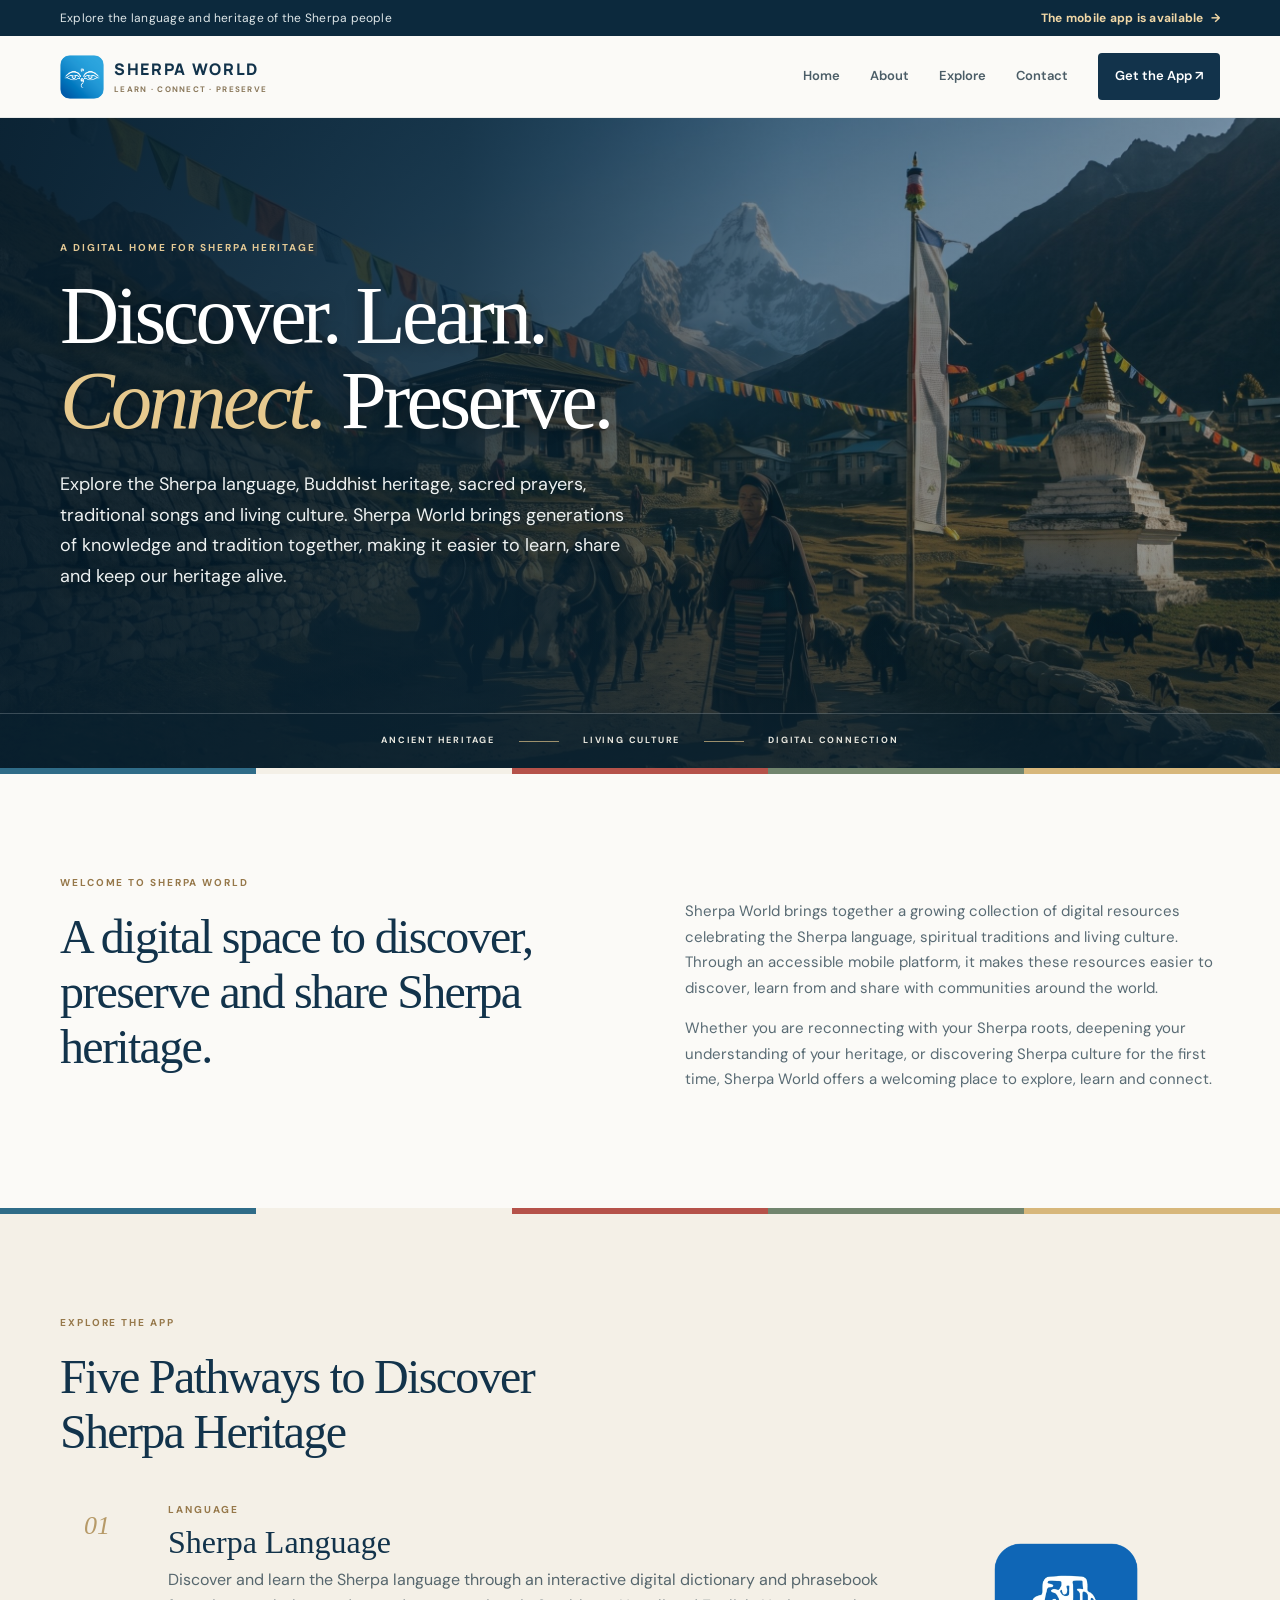
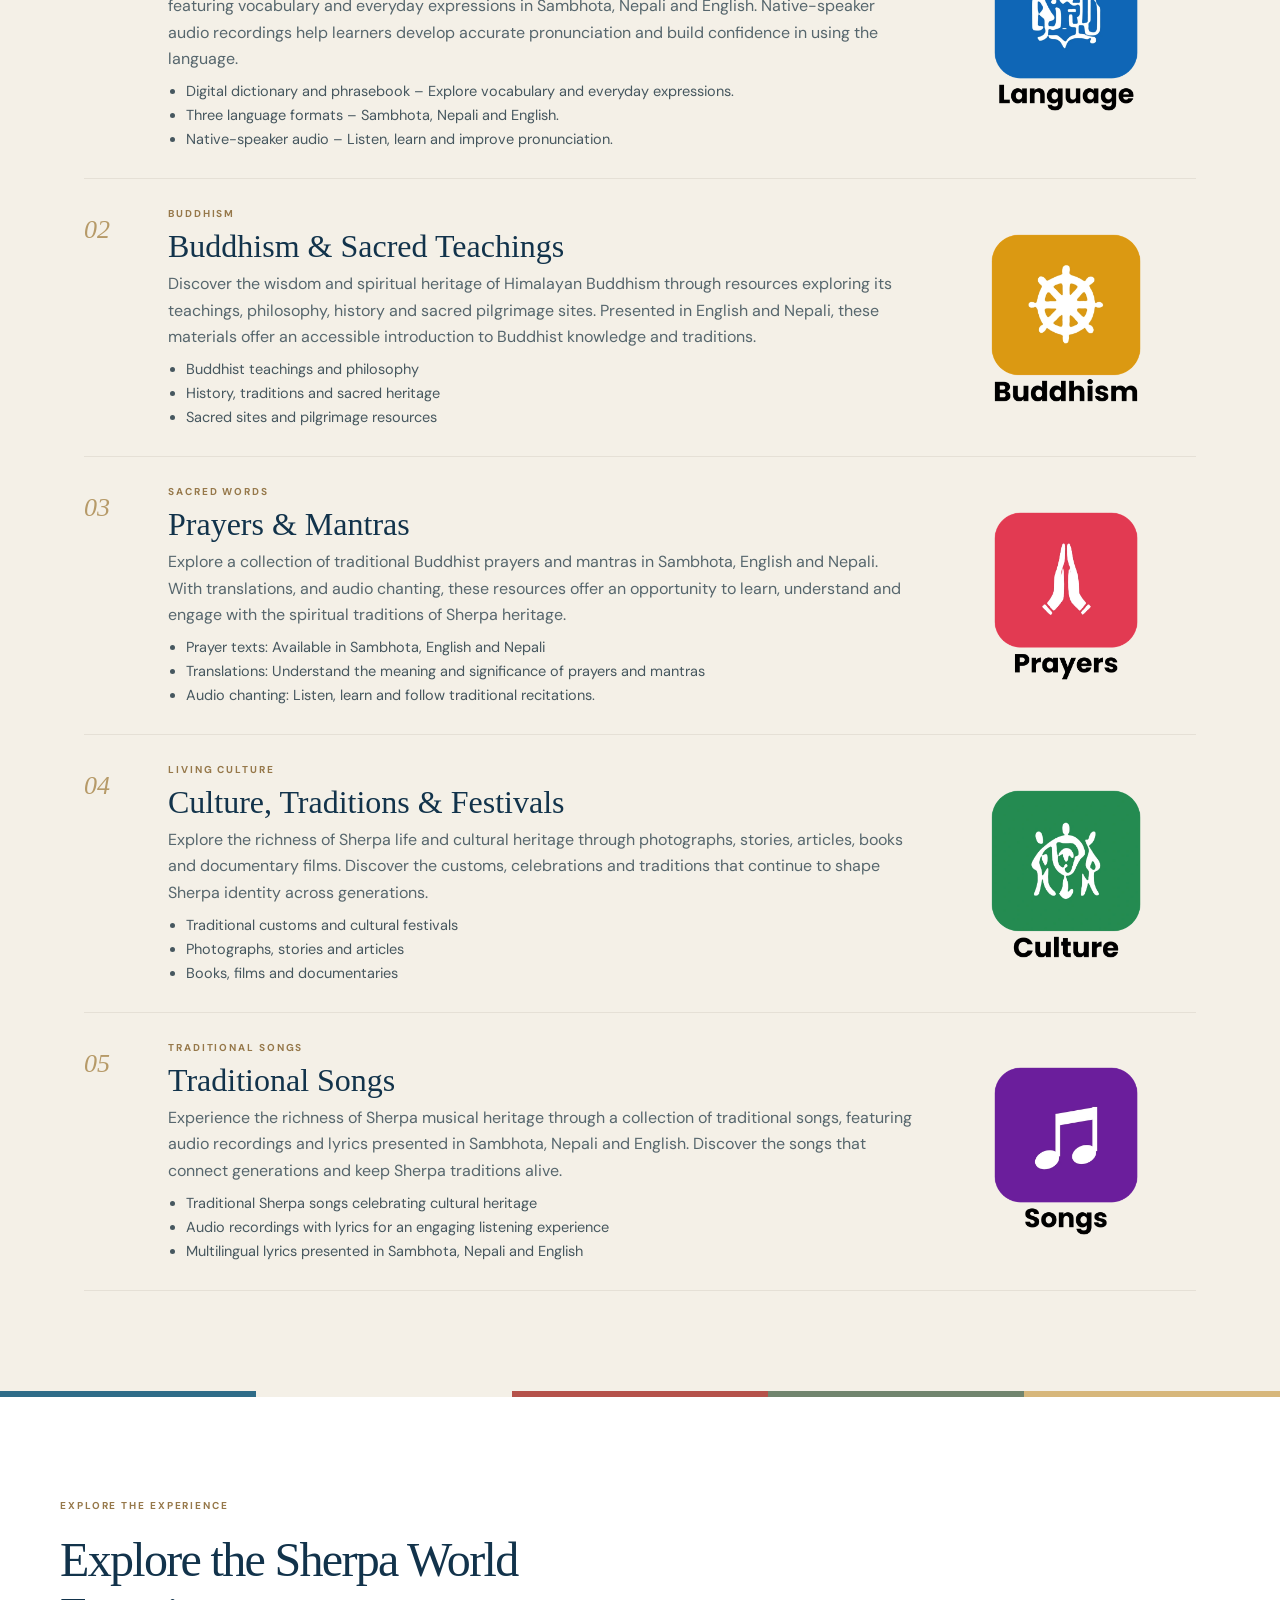
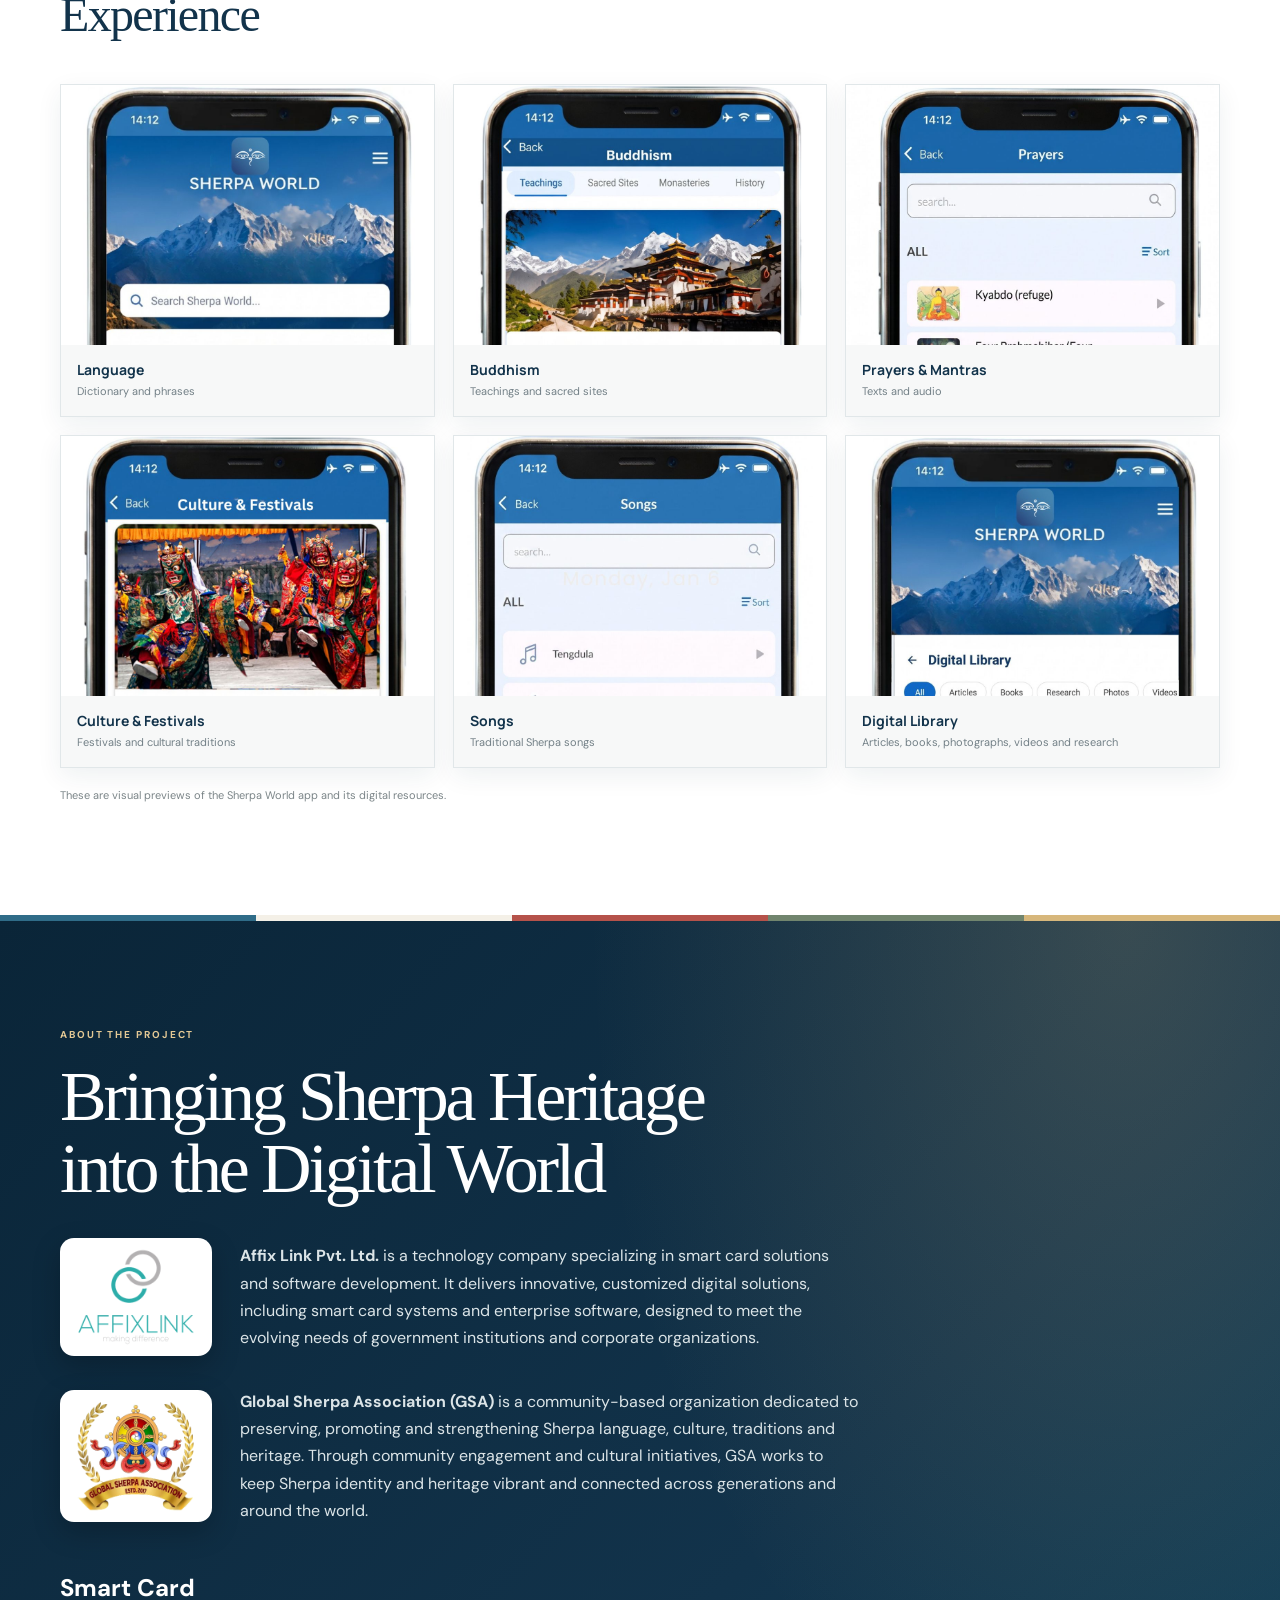
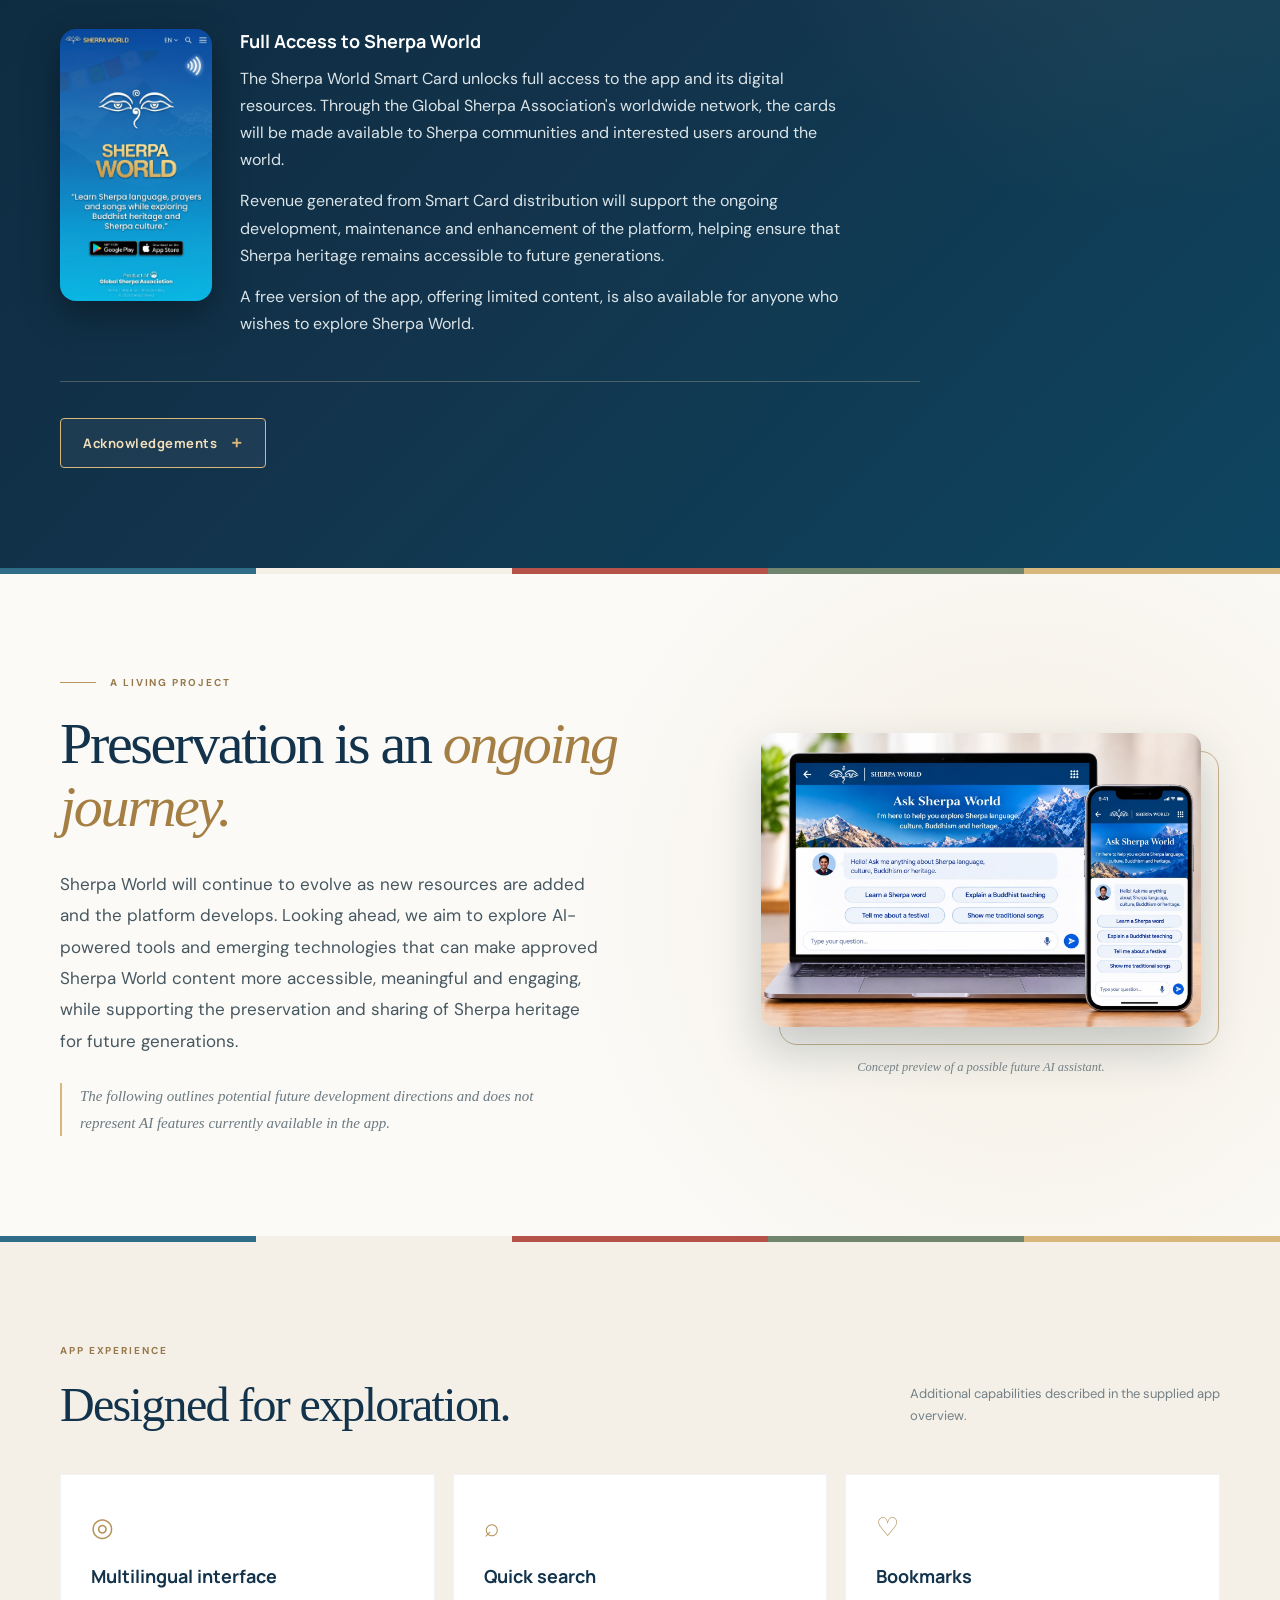
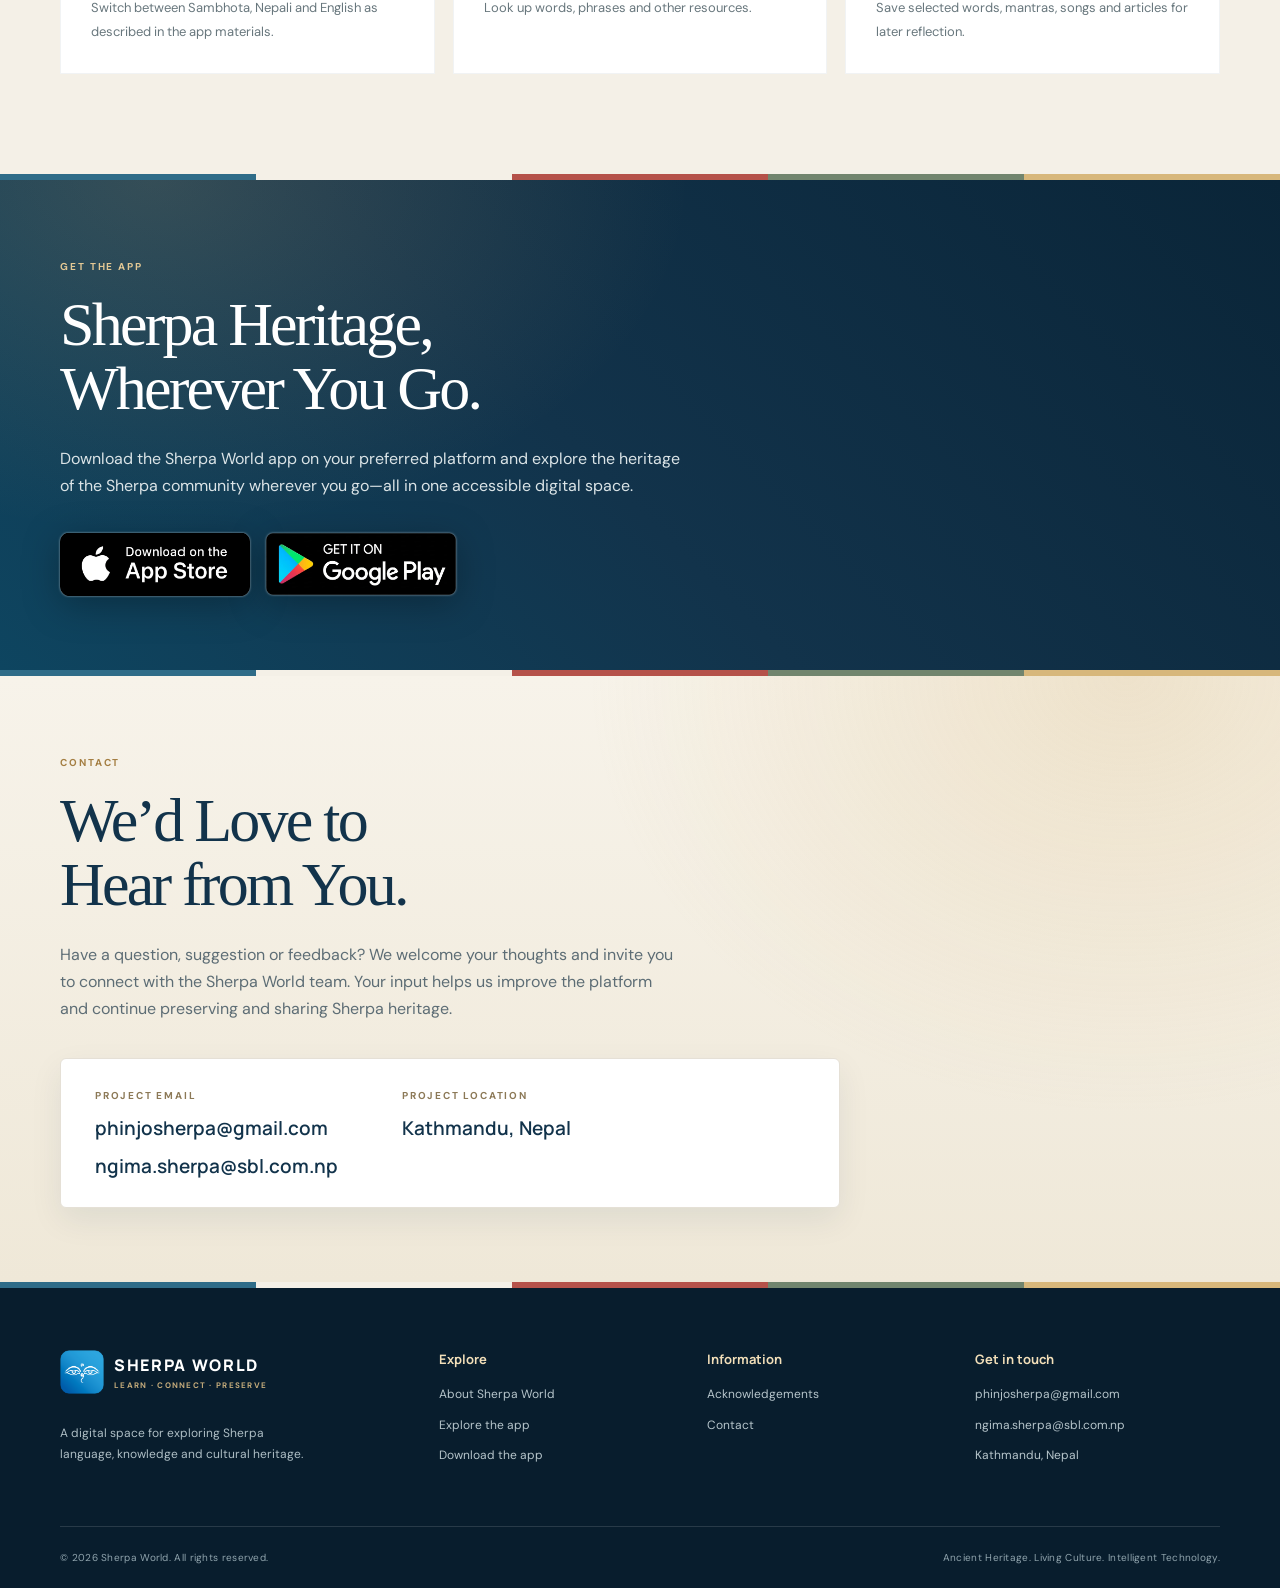
==== commit 423fb9e0: "Add files via upload" ====
--- a/index.html
+++ b/index.html
@@ -61,12 +61,14 @@
 <h2>Smart Card</h2>
 <div class="about-row about-row-top"><div class="about-smartcard-image"><img alt="Sherpa World smart card welcome screen with Google Play and App Store buttons" src="assets/images/sherpa-world-welcome-screen.jpg" width="1438" height="2576" loading="lazy"/></div>
 <div class="about-smartcard-copy"><h3>Full Access to Sherpa World</h3><p>The Sherpa World Smart Card unlocks full access to the app and its digital resources. Through the Global Sherpa Association's worldwide network, the cards will be made available to Sherpa communities and interested users around the world.</p><p>Revenue generated from Smart Card distribution will support the ongoing development, maintenance and enhancement of the platform, helping ensure that Sherpa heritage remains accessible to future generations.</p><p>A free version of the app, offering limited content, is also available for anyone who wishes to explore Sherpa World.</p></div></div>
+<div class="ack-wrap" id="acknowledgements"><button type="button" class="ack-toggle" id="ack-toggle" aria-expanded="false" aria-controls="ack-panel"><span>Acknowledgements</span><span class="ack-icon" aria-hidden="true">+</span></button><div class="ack-panel" id="ack-panel" role="region" aria-labelledby="ack-toggle" hidden><h3 class="ack-title">A collective effort, a shared heritage.</h3><p class="ack-intro">Sherpa World is the result of the collective contributions of many individuals and organizations. We are deeply grateful to all who have generously shared their knowledge, creativity, resources and support in making this initiative possible.</p><div class="ack-groups"><div class="ack-group"><h3>Language</h3><ul class="ack-list"><li><strong>Sherpa–English and English–Sherpa Dictionary</strong><span>Dr. Lhakpa Norbu Sherpa, Gyurme Chodrak, Nicolas Tournadre and Guillaume Oisel</span></li><li><strong>Sherpa Language App</strong><span>Kishor Sherpa, produced by the Global Sherpa Association</span></li><li><strong>Sherpa Nepal English Conversation and Basic Words</strong><span>Ang Phinjo Sherpa</span></li></ul></div><div class="ack-group"><h3>Buddhism</h3><ul class="ack-list"><li><strong>Born in Nepal: A Miscellany of Buddhist Stories, Legends and Traditions</strong><span>Susan Høivik</span></li><li><strong>Pathgate Institute of Buddhist Studies</strong></li><li><strong>Nepali translation</strong><span>Phinjo Sherpa</span></li></ul></div><div class="ack-group"><h3>Prayers</h3><ul class="ack-list"><li><strong>Mero Path</strong><span>Phinjo Sherpa and Phurba Sonam Sherpa</span></li><li><strong>Himparvatmala</strong><span>A prayer book produced by Sagarmatha National Park and Buffer Zone</span></li><li><strong>Lotsawa House</strong><span>Adam Pearcey and all of its translators and compilers</span></li><li><strong>Samye Translations</strong><span>All of its contributors, translators and compilers</span></li><li><strong>Audio recordings</strong><span>Sourced from YouTube, created by many renowned practitioners and artists</span></li></ul></div><div class="ack-group"><h3>Culture</h3><ul class="ack-list"><li>Curated by Phinjo Sherpa from publicly available online resources</li><li>Curated by Tenzin Tsewang Sherpa from a variety of online resources</li><li><strong>Frances Klatzel</strong><span>For generously sharing rare photographs</span></li></ul></div><div class="ack-group"><h3>Sherpa Songs</h3><ul class="ack-list"><li><strong>An Anthology of Songs from the Upper Khumbu</strong><span>Acharya Tenzin Khando Sherpa, with English transliteration and translation by Phinjo Sherpa</span></li><li><strong>Maulik Sherpa Git Sangraha</strong><span>Pasang Tsering Sherpa, Thame, and Serku Sherpa, published by the Himalayan Sherpa Culture Center</span></li><li><strong>Sherpa Songs audio</strong><span>Produced by Eco Himal and Himalayan Trust</span></li><li><strong>Khumbu FM</strong><span>Ngima Gyalzen Sherpa, Pasang Lhamu Sherpa and the Khumbu FM team</span></li><li><strong>Additional audio</strong><span>Sourced online, then enhanced and optimized for this app</span></li></ul></div></div><div class="ack-people"><div><h3>App Development Team</h3><p class="ack-names">Phinjo Sherpa, Ngima Gyalzen Sherpa, Suraj Rai, Arun Thapa, Sisir Joshi, Bijen Shrestha, Asbin Dulal, Manoj Rai, Lakshyadeep Vikram, Prajeet Shrestha</p></div><div><h3>Audio</h3><p class="ack-names">Lhakpa Tenji Sherpa, Ngima Gyalzen Sherpa, Pasang Lhamu Sherpa, Alina Thapa Shrestha</p></div></div></div></div>
 </div></div></section><div class="flag-line" aria-hidden="true"></div>
 <section class="living-section section-pad"><div class="container living-grid"><div class="living-copy"><p class="eyebrow">A LIVING PROJECT</p><h2>Preservation is an <em>ongoing journey.</em></h2><p class="living-lead">Sherpa World will continue to evolve as new resources are added and the platform develops. Looking ahead, we aim to explore AI-powered tools and emerging technologies that can make approved Sherpa World content more accessible, meaningful and engaging, while supporting the preservation and sharing of Sherpa heritage for future generations.</p><p class="living-note">The following outlines potential future development directions and does not represent AI features currently available in the app.</p></div><figure class="living-figure"><div class="living-frame"><img alt="Mockup of the Ask Sherpa World assistant shown on a laptop and a phone, with suggested questions about Sherpa language, Buddhist teachings, festivals and songs" src="assets/images/ask-sherpa-world-mockup.webp" width="1536" height="1024" loading="lazy"/></div><figcaption>Concept preview of a possible future AI assistant.</figcaption></figure></div></section></div><div class="single-page-group" id="app-features"><div class="flag-line" aria-hidden="true"></div>
-<section class="soft-section section-pad" id="more"><div class="container"><div class="section-heading"><div><p class="eyebrow">APP EXPERIENCE</p><h2>Designed for exploration.</h2></div><p class="section-aside">Additional capabilities described in the supplied app overview.</p></div><div class="mini-grid"><article><span>◎</span><h3>Multilingual interface</h3><p>Switch between Sambhota, Nepali and English as described in the app materials.</p></article><article><span>⌕</span><h3>Quick search</h3><p>Look up words, phrases and other resources.</p></article><article><span>♡</span><h3>Bookmarks</h3><p>Save selected words, mantras, songs and articles for later reflection.</p></article></div></div></section></div><div class="single-page-group" id="get-app"><div class="flag-line" aria-hidden="true"></div>
+<section class="soft-section section-pad" id="more"><div class="container"><div class="section-heading"><div><p class="eyebrow">APP EXPERIENCE</p><h2>Designed for exploration.</h2></div><p class="section-aside">Additional capabilities described in the supplied app overview.</p></div><div class="mini-grid"><article><span>◎</span><h3>Multilingual interface</h3><p>Switch between Sambhota, Nepali and English as described in the app materials.</p></article><article><span>⌕</span><h3>Quick search</h3><p>Look up words, phrases and other resources.</p></article><article><span>♡</span><h3>Bookmarks</h3><p>Save selected words, mantras, songs and articles for later reflection.</p></article></div></div></section>
+</div><div class="single-page-group" id="get-app"><div class="flag-line" aria-hidden="true"></div>
 <section class="page-hero page-hero-short"><div class="container"><p class="eyebrow light">GET THE APP</p><h1>Sherpa Heritage,<br/>Wherever You Go.</h1><p>Download the Sherpa World app on your preferred platform and explore the heritage of the Sherpa community wherever you go—all in one accessible digital space.</p><div class="get-app-badges"><a class="get-app-badge" href="https://apps.apple.com/us/app/sherpa-world-app/id6744370352" target="_blank" rel="noopener" aria-label="Download Sherpa World on the Apple App Store"><img alt="Download on the App Store" src="assets/images/badges/app-store.webp" width="720" height="238"/></a><a class="get-app-badge" href="https://play.google.com/store/search?q=sherpa%20world&amp;c=apps&amp;hl=en" target="_blank" rel="noopener" aria-label="Get Sherpa World on Google Play"><img alt="Get it on Google Play" src="assets/images/badges/google-play.webp" width="720" height="233"/></a></div></div></section></div><div class="single-page-group" id="contact"><div class="flag-line" aria-hidden="true"></div>
 <section class="page-hero page-hero-short"><div class="container"><p class="eyebrow light">CONTACT</p><h1>We’d Love to<br/>Hear from You.</h1><p>Have a question, suggestion or feedback? We welcome your thoughts and invite you to connect with the Sherpa World team. Your input helps us improve the platform and continue preserving and sharing Sherpa heritage.</p><div class="contact-details"><div class="contact-detail"><small>PROJECT EMAIL</small><a href="mailto:phinjosherpa@gmail.com?subject=Sherpa%20World%20Enquiry">phinjosherpa@gmail.com</a><a href="mailto:ngima.sherpa@sbl.com.np?subject=Sherpa%20World%20Enquiry">ngima.sherpa@sbl.com.np</a></div><div class="contact-detail"><small>PROJECT LOCATION</small><div class="contact-value">Kathmandu, Nepal</div></div></div></div></section></div></main>
 <div class="flag-line" aria-hidden="true"></div>
-<footer class="site-footer"><div class="container footer-main"><div class="footer-brand"><a class="brand brand-light" href="#home"><span class="brand-mark"><img alt="Sherpa World logo" src="assets/images/sherpa-world-logo.png"/></span><span class="brand-words"><strong>SHERPA WORLD</strong><small>LEARN · CONNECT · PRESERVE</small></span></a><p>A digital space for exploring Sherpa language, knowledge and cultural heritage.</p></div><div class="footer-links"><strong>Explore</strong><a href="#about">About Sherpa World</a><a href="#explore-details">Explore the app</a><a href="#get-app">Download the app</a></div><div class="footer-links"><strong>Information</strong><a href="#contact">Contact</a></div><div class="footer-contact"><strong>Get in touch</strong><a href="mailto:phinjosherpa@gmail.com">phinjosherpa@gmail.com</a><a href="mailto:ngima.sherpa@sbl.com.np">ngima.sherpa@sbl.com.np</a><span>Kathmandu, Nepal</span></div></div><div class="container footer-bottom"><span>© <span data-year=""></span> Sherpa World. All rights reserved.</span><span>Ancient Heritage. Living Culture. Intelligent Technology.</span></div></footer>
+<footer class="site-footer"><div class="container footer-main"><div class="footer-brand"><a class="brand brand-light" href="#home"><span class="brand-mark"><img alt="Sherpa World logo" src="assets/images/sherpa-world-logo.png"/></span><span class="brand-words"><strong>SHERPA WORLD</strong><small>LEARN · CONNECT · PRESERVE</small></span></a><p>A digital space for exploring Sherpa language, knowledge and cultural heritage.</p></div><div class="footer-links"><strong>Explore</strong><a href="#about">About Sherpa World</a><a href="#explore-details">Explore the app</a><a href="#get-app">Download the app</a></div><div class="footer-links"><strong>Information</strong><a href="#acknowledgements">Acknowledgements</a><a href="#contact">Contact</a></div><div class="footer-contact"><strong>Get in touch</strong><a href="mailto:phinjosherpa@gmail.com">phinjosherpa@gmail.com</a><a href="mailto:ngima.sherpa@sbl.com.np">ngima.sherpa@sbl.com.np</a><span>Kathmandu, Nepal</span></div></div><div class="container footer-bottom"><span>© <span data-year=""></span> Sherpa World. All rights reserved.</span><span>Ancient Heritage. Living Culture. Intelligent Technology.</span></div></footer>
 <div class="lightbox" id="lightbox" role="dialog" aria-modal="true" aria-label="Image viewer" hidden><button type="button" class="lightbox-close" aria-label="Close image viewer">&times;</button><figure class="lightbox-figure"><img alt="" class="lightbox-img" src=""/><figcaption class="lightbox-caption"></figcaption></figure></div>
 </body></html>
--- a/assets/styles.css
+++ b/assets/styles.css
@@ -160,3 +160,27 @@
 .explore-detail ul{color:#46575f}
 
 .about-smartcard-copy{flex:1 1 auto;min-width:0}.about-smartcard-copy h3{font:700 18px var(--display);color:#fff;margin:0 0 12px}.about-smartcard-copy p:not(.eyebrow){margin:0 0 14px}.about-smartcard-copy p:last-child{margin-bottom:0}
+
+/* Acknowledgements (collapsible, inside About) */
+.ack-wrap{max-width:860px;margin-top:44px;padding-top:36px;border-top:1px solid rgba(241,223,187,.25)}
+.ack-toggle{display:inline-flex;align-items:center;gap:14px;min-height:50px;padding:13px 22px;border:1px solid var(--gold);border-radius:4px;background:rgba(255,255,255,.05);color:var(--gold-light);font:700 13px var(--display);letter-spacing:.04em;cursor:pointer;transition:background .2s,transform .2s}
+.ack-toggle:hover{background:rgba(215,183,123,.16);transform:translateY(-1px)}
+.ack-toggle:focus-visible{outline:2px solid var(--gold-light);outline-offset:3px}
+.ack-icon{font-size:20px;line-height:1;color:var(--gold)}
+.ack-panel{margin-top:28px;padding:34px 34px 38px;background:rgba(255,255,255,.06);border:1px solid rgba(241,223,187,.2);border-radius:var(--radius)}
+.ack-panel[hidden]{display:none}
+.page-hero .ack-panel p.ack-intro{max-width:none;margin:0 0 30px;color:#dbe4e7;font-size:15px;line-height:1.8}
+.ack-groups{column-count:2;column-gap:44px}
+.ack-group{break-inside:avoid;margin:0 0 30px}
+.ack-panel h3{font:700 11px var(--display);letter-spacing:.19em;text-transform:uppercase;color:#e4c995;margin:0 0 14px;padding-bottom:10px;border-bottom:1px solid rgba(241,223,187,.22)}
+.ack-list{list-style:none;margin:0;padding:0;display:flex;flex-direction:column;gap:13px}
+.ack-list li{display:flex;flex-direction:column;gap:2px;font-size:14px;line-height:1.6;color:#c4d2d8}
+.ack-list strong{color:#fff;font-weight:700}
+.ack-people{display:grid;grid-template-columns:1.5fr 1fr;gap:40px;margin-top:8px;padding-top:30px;border-top:1px solid rgba(241,223,187,.22)}
+.ack-people h3{border-bottom:0;padding-bottom:0}
+.ack-chips{list-style:none;margin:0;padding:0;display:flex;flex-wrap:wrap;gap:9px}
+.ack-chips li{font-size:13px;color:var(--gold-light);border:1px solid rgba(241,223,187,.35);border-radius:999px;padding:6px 13px;line-height:1.3}
+@media(max-width:800px){.ack-groups{column-count:1}.ack-people{grid-template-columns:1fr;gap:28px}.ack-panel{padding:26px 22px 30px}}
+.ack-panel h3.ack-title{font:500 clamp(24px,3vw,32px)/1.2 var(--serif);letter-spacing:-.02em;text-transform:none;color:#fff;margin:0 0 14px;padding:0;border:0}
+.page-hero .ack-panel p.ack-intro{margin-top:0}
+.page-hero .ack-panel p.ack-names{max-width:none;margin:0;color:var(--gold-light);font-size:14px;line-height:1.9}
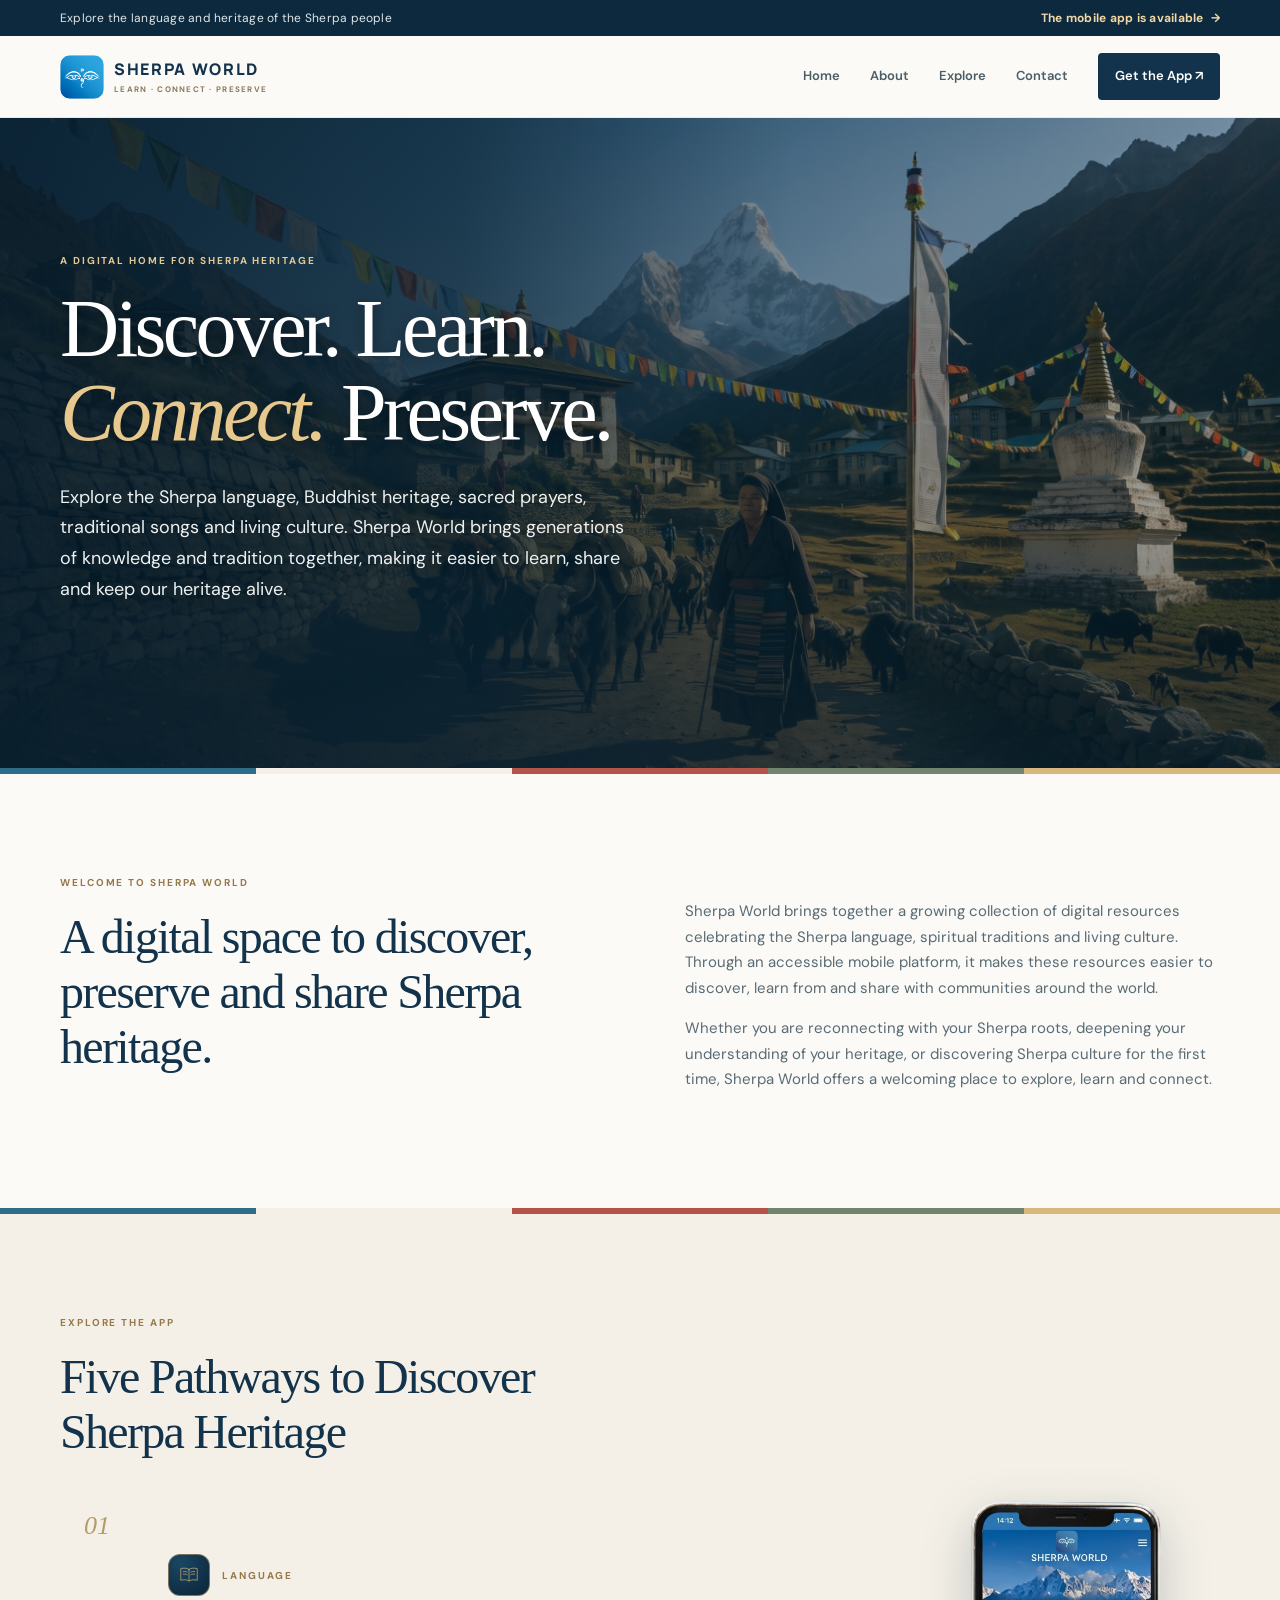
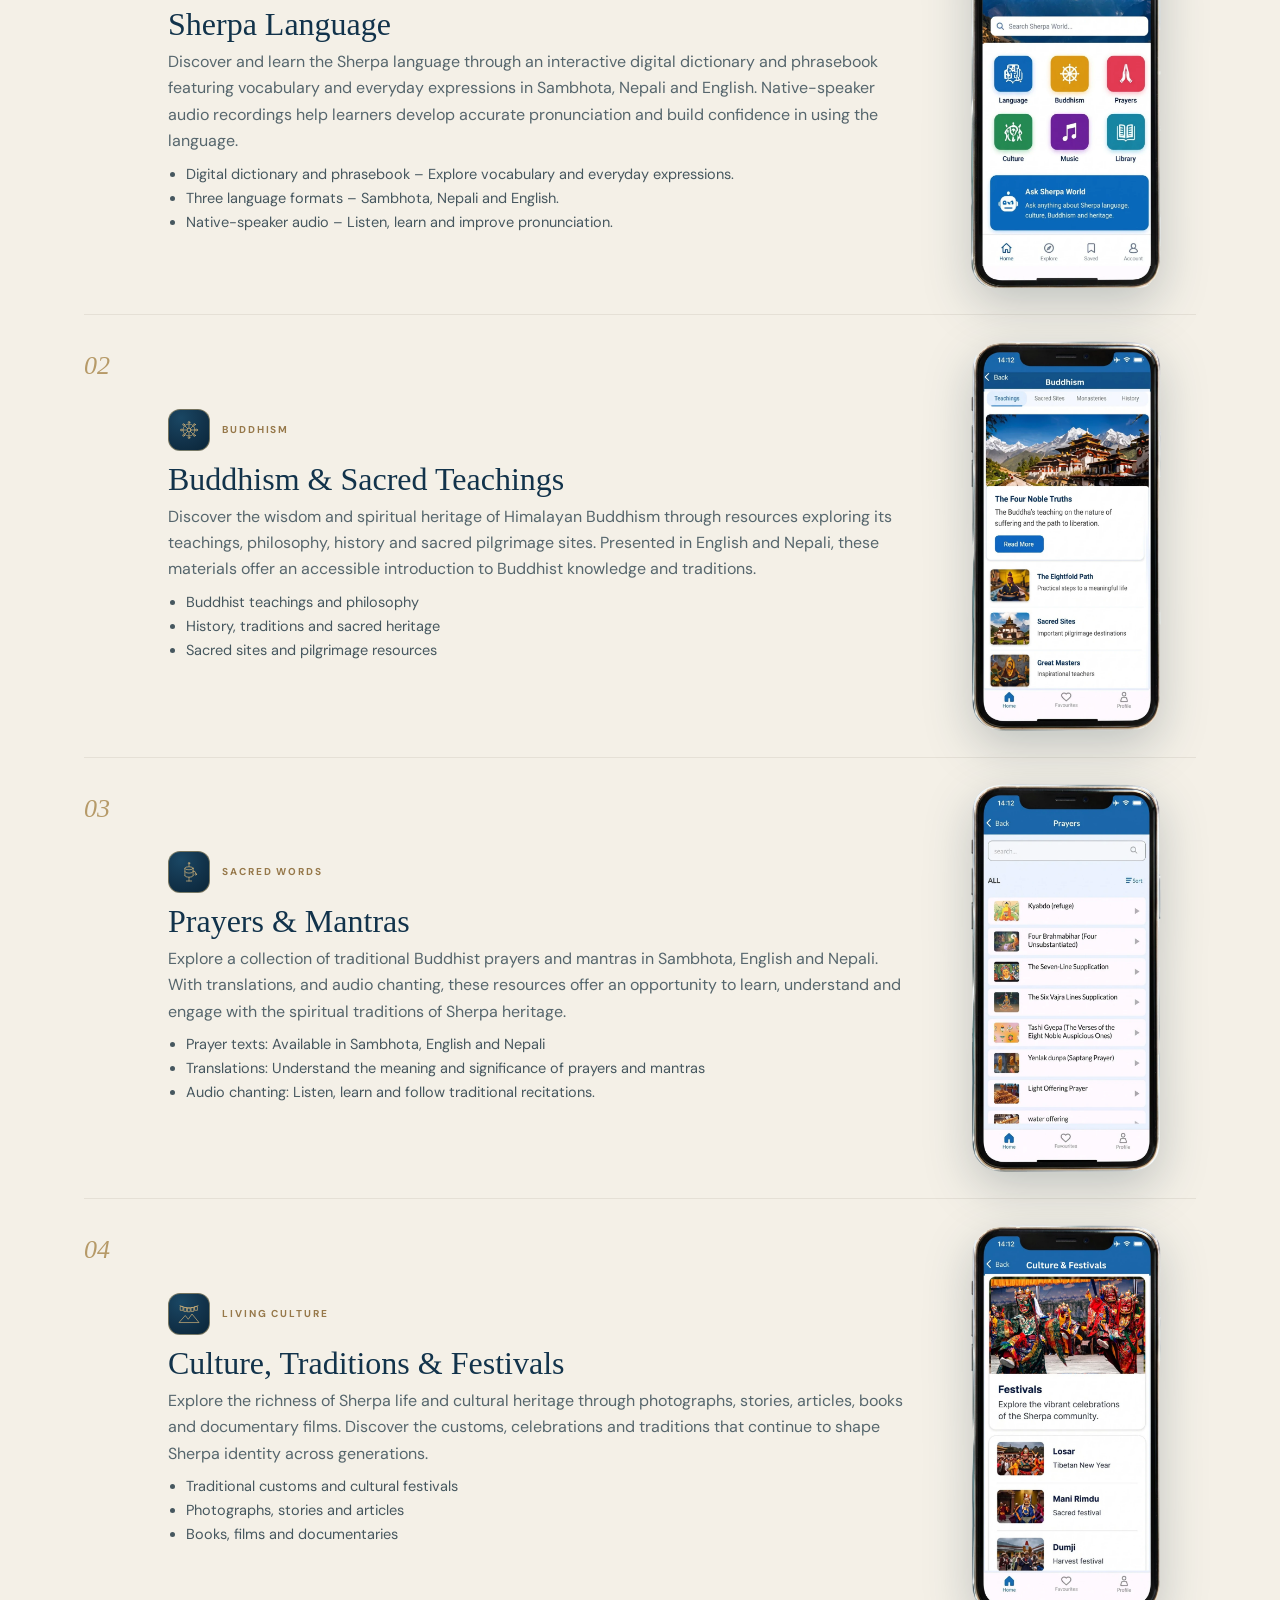
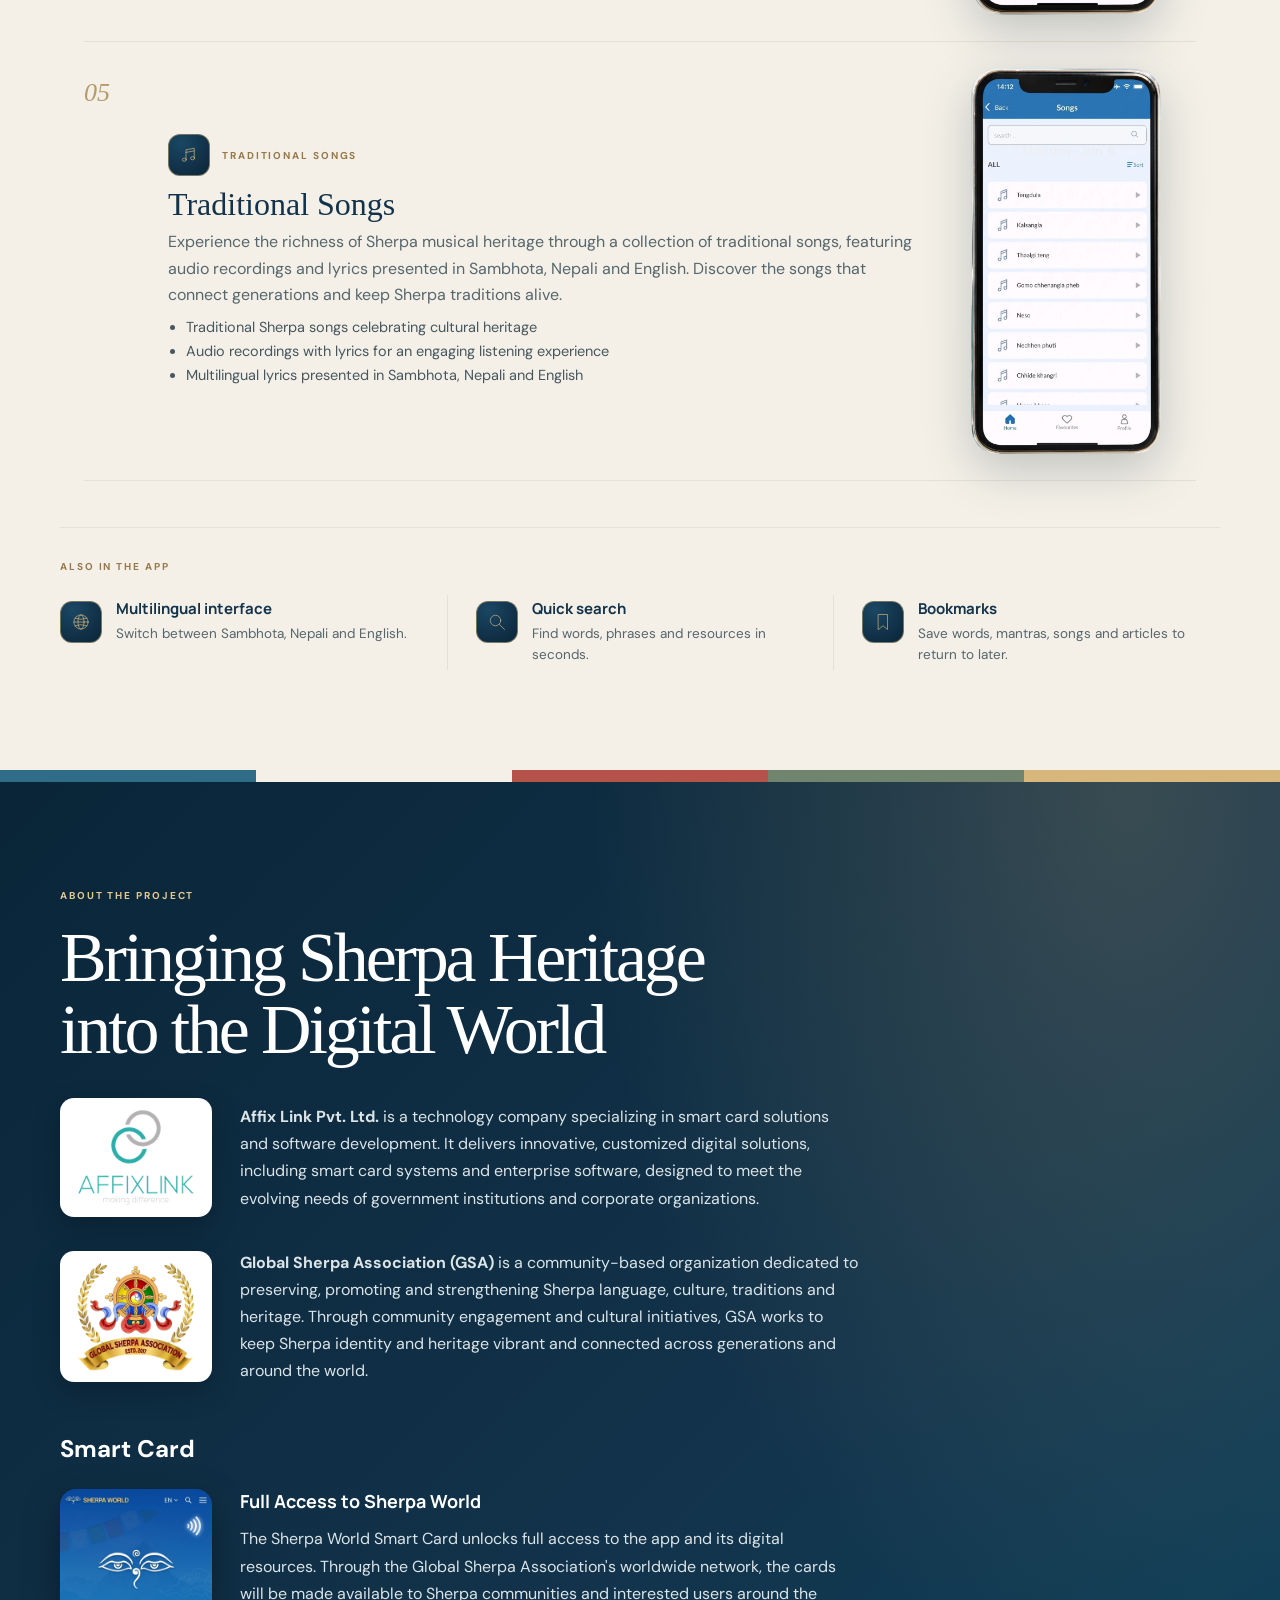
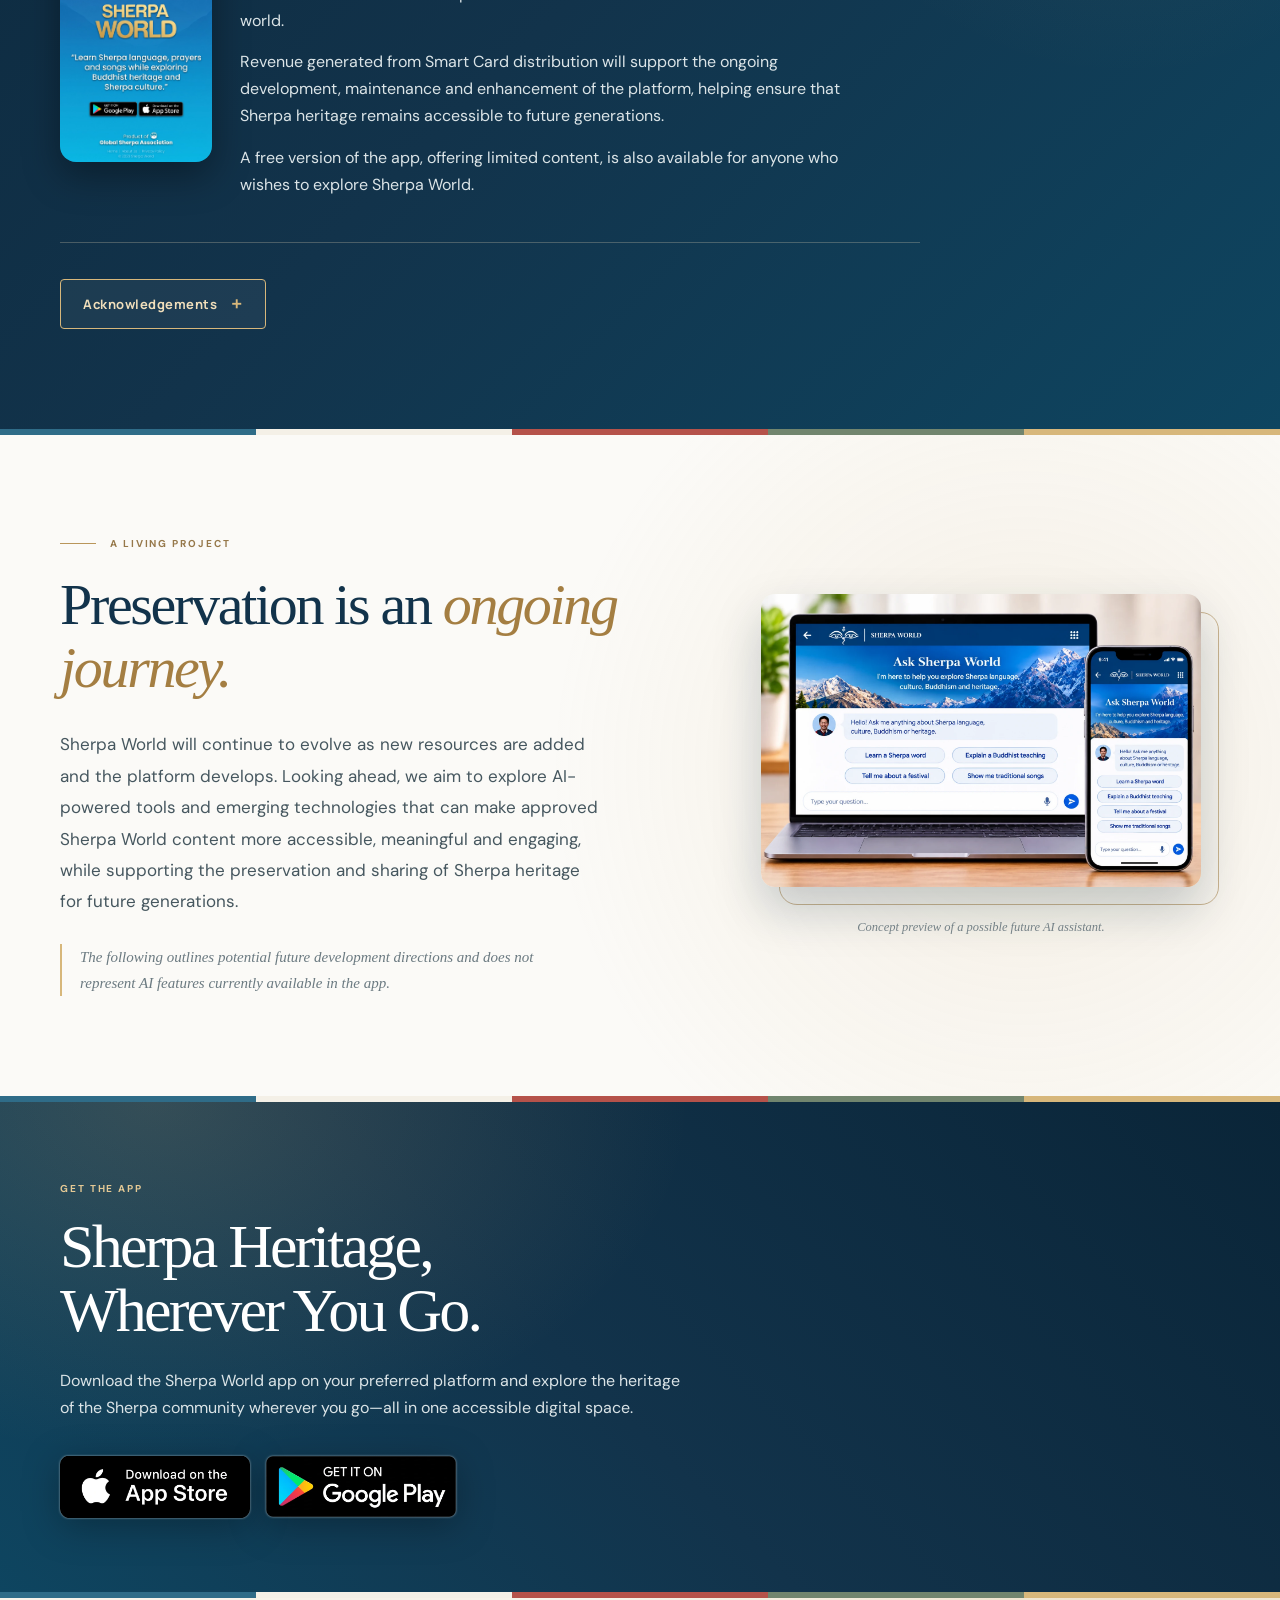
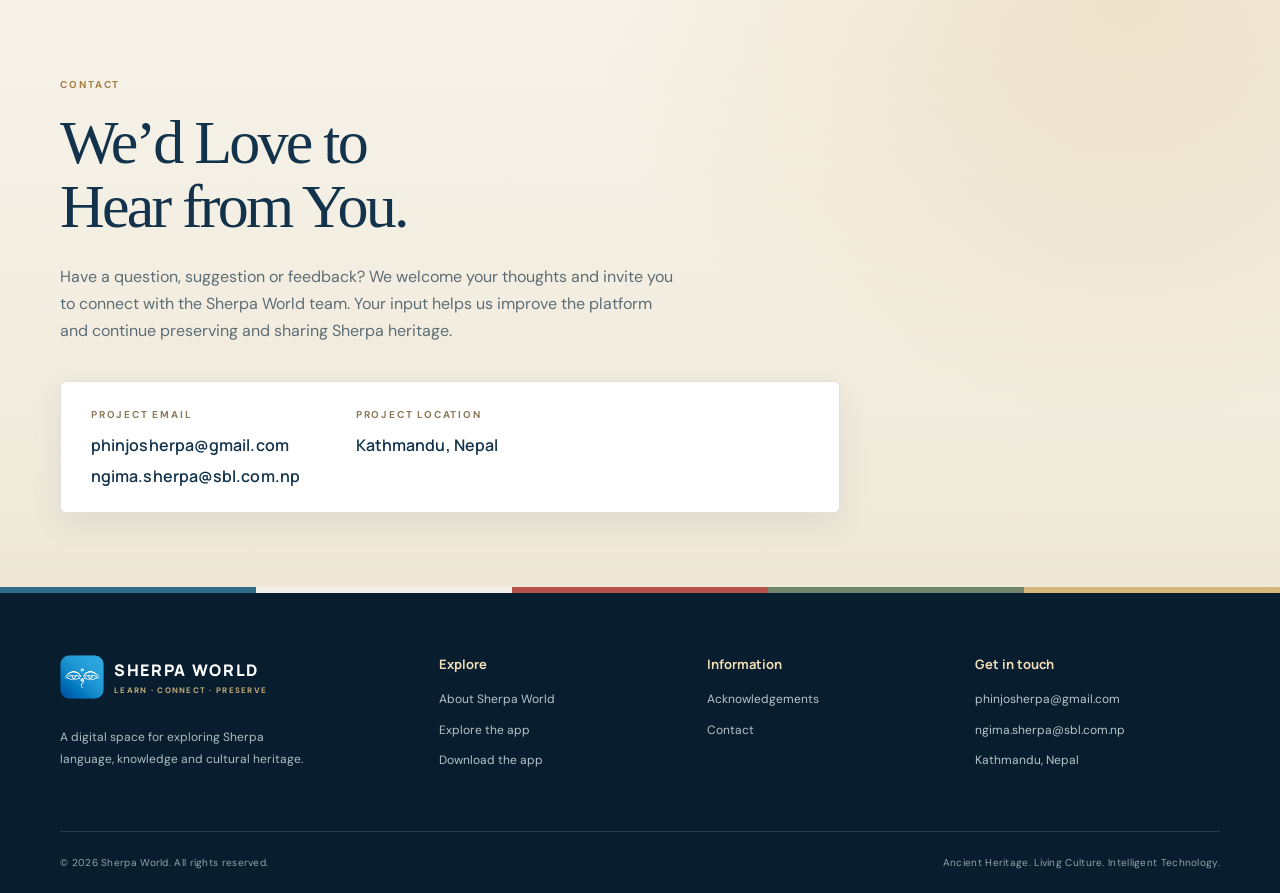
==== commit 535fdd0c: "Add files via upload" ====
--- a/index.html
+++ b/index.html
@@ -33,25 +33,22 @@
 <p class="hero-lead">Explore the Sherpa language, Buddhist heritage, sacred prayers, traditional songs and living culture. Sherpa World brings generations of knowledge and tradition together, making it easier to learn, share and keep our heritage alive.</p>
 
 
-</div><div class="hero-bottom"><div class="container hero-bottom-inner"><span>ANCIENT HERITAGE</span><span class="hero-rule"></span><span>LIVING CULTURE</span><span class="hero-rule"></span><span>DIGITAL CONNECTION</span></div></div></section>
+</div></section>
 <div class="flag-line" aria-hidden="true"></div>
 <section class="intro-section section-pad"><div class="container intro-grid"><div><p class="eyebrow">WELCOME TO SHERPA WORLD</p><h2>A digital space to discover, preserve and share Sherpa heritage.</h2></div><div class="intro-copy"><p>Sherpa World brings together a growing collection of digital resources celebrating the Sherpa language, spiritual traditions and living culture. Through an accessible mobile platform, it makes these resources easier to discover, learn from and share with communities around the world.</p><p>Whether you are reconnecting with your Sherpa roots, deepening your understanding of your heritage, or discovering Sherpa culture for the first time, Sherpa World offers a welcoming place to explore, learn and connect.</p></div></div></section>
 <div class="flag-line" aria-hidden="true"></div>
 <section class="explore-section section-pad" id="explore-details"><div class="container"><div class="section-heading"><div><p class="eyebrow">EXPLORE THE APP</p><h2>Five Pathways to Discover Sherpa Heritage</h2></div></div>
 <div class="container explore-detail-list">
-<article class="explore-detail" id="language"><div class="detail-number">01</div><div><p class="eyebrow">LANGUAGE</p><h2>Sherpa Language</h2><p>Discover and learn the Sherpa language through an interactive digital dictionary and phrasebook featuring vocabulary and everyday expressions in Sambhota, Nepali and English. Native-speaker audio recordings help learners develop accurate pronunciation and build confidence in using the language.</p><ul><li>Digital dictionary and phrasebook – Explore vocabulary and everyday expressions.</li><li>Three language formats – Sambhota, Nepali and English.</li><li>Native-speaker audio – Listen, learn and improve pronunciation.</li></ul></div><div class="detail-art detail-art-icon"><img alt="Language icon" src="assets/images/icons/language.webp" width="512" height="600" loading="lazy"/></div></article>
-<article class="explore-detail" id="buddhism"><div class="detail-number">02</div><div><p class="eyebrow">BUDDHISM</p><h2>Buddhism &amp; Sacred Teachings</h2><p>Discover the wisdom and spiritual heritage of Himalayan Buddhism through resources exploring its teachings, philosophy, history and sacred pilgrimage sites. Presented in English and Nepali, these materials offer an accessible introduction to Buddhist knowledge and traditions.</p><ul><li>Buddhist teachings and philosophy</li><li>History, traditions and sacred heritage</li><li>Sacred sites and pilgrimage resources</li></ul></div><div class="detail-art detail-art-icon"><img alt="Buddhism icon" src="assets/images/icons/buddhism.webp" width="535" height="600" loading="lazy"/></div></article>
-<article class="explore-detail" id="prayers"><div class="detail-number">03</div><div><p class="eyebrow">SACRED WORDS</p><h2>Prayers &amp; Mantras</h2><p>Explore a collection of traditional Buddhist prayers and mantras in Sambhota, English and Nepali. With translations, and audio chanting, these resources offer an opportunity to learn, understand and engage with the spiritual traditions of Sherpa heritage.</p><ul><li>Prayer texts: Available in Sambhota, English and Nepali</li><li>Translations: Understand the meaning and significance of prayers and mantras</li><li>Audio chanting: Listen, learn and follow traditional recitations.</li></ul></div><div class="detail-art detail-art-icon"><img alt="Prayers icon" src="assets/images/icons/prayers.webp" width="513" height="600" loading="lazy"/></div></article>
-<article class="explore-detail" id="culture"><div class="detail-number">04</div><div><p class="eyebrow">LIVING CULTURE</p><h2>Culture, Traditions &amp; Festivals</h2><p>Explore the richness of Sherpa life and cultural heritage through photographs, stories, articles, books and documentary films. Discover the customs, celebrations and traditions that continue to shape Sherpa identity across generations.</p><ul><li>Traditional customs and cultural festivals</li><li>Photographs, stories and articles</li><li>Books, films and documentaries</li></ul></div><div class="detail-art detail-art-icon"><img alt="Culture icon" src="assets/images/icons/culture.webp" width="535" height="600" loading="lazy"/></div></article>
-<article class="explore-detail" id="songs"><div class="detail-number">05</div><div><p class="eyebrow">TRADITIONAL SONGS</p><h2>Traditional Songs</h2><p>Experience the richness of Sherpa musical heritage through a collection of traditional songs, featuring audio recordings and lyrics presented in Sambhota, Nepali and English. Discover the songs that connect generations and keep Sherpa traditions alive.</p><ul><li>Traditional Sherpa songs celebrating cultural heritage</li><li>Audio recordings with lyrics for an engaging listening experience</li><li>Multilingual lyrics presented in Sambhota, Nepali and English</li></ul></div><div class="detail-art detail-art-icon"><img alt="Songs icon" src="assets/images/icons/songs.webp" width="512" height="600" loading="lazy"/></div></article>
+<article class="explore-detail" id="language"><div class="detail-number">01</div><div><div class="detail-kicker"><span class="art-tile art-tile-sm" aria-hidden="true"><svg viewBox="0 0 64 64" fill="none" stroke="currentColor" stroke-width="1.8" stroke-linecap="round" stroke-linejoin="round" focusable="false"><path d="M32 17C26 13 18 13 10 15V46C18 44 26 44 32 48C38 44 46 44 54 46V15C46 13 38 13 32 17Z"/><path d="M32 17V48"/><path d="M17 23C21 22 24 22.5 27 24M17 30C21 29 24 29.5 27 31M37 24C40 22.5 43 22 47 23M37 31C40 29.5 43 29 47 30"/></svg></span><p class="eyebrow">LANGUAGE</p></div><h2>Sherpa Language</h2><p>Discover and learn the Sherpa language through an interactive digital dictionary and phrasebook featuring vocabulary and everyday expressions in Sambhota, Nepali and English. Native-speaker audio recordings help learners develop accurate pronunciation and build confidence in using the language.</p><ul><li>Digital dictionary and phrasebook – Explore vocabulary and everyday expressions.</li><li>Three language formats – Sambhota, Nepali and English.</li><li>Native-speaker audio – Listen, learn and improve pronunciation.</li></ul></div><figure class="detail-art detail-art-shot"><button type="button" class="gallery-trigger" data-full="assets/images/cutout/language-screen-large.webp" aria-haspopup="dialog" aria-label="View larger: Sherpa World language dictionary app screen"><img alt="Sherpa World language dictionary app screen" src="assets/images/cutout/language-screen.webp" width="700" height="1425" loading="lazy"/></button><figcaption><strong>Sherpa Language</strong></figcaption></figure></article>
+<article class="explore-detail" id="buddhism"><div class="detail-number">02</div><div><div class="detail-kicker"><span class="art-tile art-tile-sm" aria-hidden="true"><svg viewBox="0 0 64 64" fill="none" stroke="currentColor" stroke-width="1.8" stroke-linecap="round" stroke-linejoin="round" focusable="false"><g><circle cx="32" cy="32" r="16"/><circle cx="32" cy="32" r="5"/><path d="M37 32L48 32M35.5 35.5L43.3 43.3M32 37L32 48M28.5 35.5L20.7 43.3M27 32L16 32M28.5 28.5L20.7 20.7M32 27L32 16M35.5 28.5L43.3 20.7"/><circle cx="52.5" cy="32" r="2.3"/><circle cx="46.5" cy="46.5" r="2.3"/><circle cx="32" cy="52.5" r="2.3"/><circle cx="17.5" cy="46.5" r="2.3"/><circle cx="11.5" cy="32" r="2.3"/><circle cx="17.5" cy="17.5" r="2.3"/><circle cx="32" cy="11.5" r="2.3"/><circle cx="46.5" cy="17.5" r="2.3"/></g></svg></span><p class="eyebrow">BUDDHISM</p></div><h2>Buddhism &amp; Sacred Teachings</h2><p>Discover the wisdom and spiritual heritage of Himalayan Buddhism through resources exploring its teachings, philosophy, history and sacred pilgrimage sites. Presented in English and Nepali, these materials offer an accessible introduction to Buddhist knowledge and traditions.</p><ul><li>Buddhist teachings and philosophy</li><li>History, traditions and sacred heritage</li><li>Sacred sites and pilgrimage resources</li></ul></div><figure class="detail-art detail-art-shot"><button type="button" class="gallery-trigger" data-full="assets/images/cutout/buddhism-screen-large.webp" aria-haspopup="dialog" aria-label="View larger: Sherpa World Buddhism app screen"><img alt="Sherpa World Buddhism app screen" src="assets/images/cutout/buddhism-screen.webp" width="700" height="1437" loading="lazy"/></button><figcaption><strong>Buddhism &amp; Sacred Teachings</strong></figcaption></figure></article>
+<article class="explore-detail" id="prayers"><div class="detail-number">03</div><div><div class="detail-kicker"><span class="art-tile art-tile-sm" aria-hidden="true"><svg viewBox="0 0 64 64" fill="none" stroke="currentColor" stroke-width="1.8" stroke-linecap="round" stroke-linejoin="round" focusable="false"><circle cx="32" cy="8.5" r="2"/><path d="M32 10.5V17"/><ellipse cx="32" cy="22" rx="11" ry="4"/><path d="M21 22V42M43 22V42M21 42A11 4 0 0 0 43 42M21 31A11 4 0 0 0 43 31M32 46V56M25 56H39"/><path d="M43 29Q50 29 50 35"/><circle cx="50" cy="38" r="2.2"/></svg></span><p class="eyebrow">SACRED WORDS</p></div><h2>Prayers &amp; Mantras</h2><p>Explore a collection of traditional Buddhist prayers and mantras in Sambhota, English and Nepali. With translations, and audio chanting, these resources offer an opportunity to learn, understand and engage with the spiritual traditions of Sherpa heritage.</p><ul><li>Prayer texts: Available in Sambhota, English and Nepali</li><li>Translations: Understand the meaning and significance of prayers and mantras</li><li>Audio chanting: Listen, learn and follow traditional recitations.</li></ul></div><figure class="detail-art detail-art-shot"><button type="button" class="gallery-trigger" data-full="assets/images/cutout/prayers-screen-large.webp" aria-haspopup="dialog" aria-label="View larger: Sherpa World prayers and mantras app screen"><img alt="Sherpa World prayers and mantras app screen" src="assets/images/cutout/prayers-screen.webp" width="700" height="1430" loading="lazy"/></button><figcaption><strong>Prayers &amp; Mantras</strong></figcaption></figure></article>
+<article class="explore-detail" id="culture"><div class="detail-number">04</div><div><div class="detail-kicker"><span class="art-tile art-tile-sm" aria-hidden="true"><svg viewBox="0 0 64 64" fill="none" stroke="currentColor" stroke-width="1.8" stroke-linecap="round" stroke-linejoin="round" focusable="false"><path d="M8 10Q32 22 56 10"/><path d="M9.6 12.2H16V22.2H9.6ZM19.2 15H25.6V25H19.2ZM28.8 16H35.2V26H28.8ZM38.4 15H44.8V25H38.4ZM48 12.2H54.4V22.2H48Z"/><path d="M6 54L22 36L30 46L40 32L58 54Z"/></svg></span><p class="eyebrow">LIVING CULTURE</p></div><h2>Culture, Traditions &amp; Festivals</h2><p>Explore the richness of Sherpa life and cultural heritage through photographs, stories, articles, books and documentary films. Discover the customs, celebrations and traditions that continue to shape Sherpa identity across generations.</p><ul><li>Traditional customs and cultural festivals</li><li>Photographs, stories and articles</li><li>Books, films and documentaries</li></ul></div><figure class="detail-art detail-art-shot"><button type="button" class="gallery-trigger" data-full="assets/images/cutout/culture-screen-large.webp" aria-haspopup="dialog" aria-label="View larger: Sherpa World Culture and Festivals app screen"><img alt="Sherpa World Culture and Festivals app screen" src="assets/images/cutout/culture-screen.webp" width="700" height="1437" loading="lazy"/></button><figcaption><strong>Culture, Traditions &amp; Festivals</strong></figcaption></figure></article>
+<article class="explore-detail" id="songs"><div class="detail-number">05</div><div><div class="detail-kicker"><span class="art-tile art-tile-sm" aria-hidden="true"><svg viewBox="0 0 64 64" fill="none" stroke="currentColor" stroke-width="1.8" stroke-linecap="round" stroke-linejoin="round" focusable="false"><path d="M24 44V18L46 14V40M24 25L46 21"/><ellipse cx="19.5" cy="44.5" rx="5.5" ry="4.2"/><ellipse cx="41.5" cy="40.5" rx="5.5" ry="4.2"/></svg></span><p class="eyebrow">TRADITIONAL SONGS</p></div><h2>Traditional Songs</h2><p>Experience the richness of Sherpa musical heritage through a collection of traditional songs, featuring audio recordings and lyrics presented in Sambhota, Nepali and English. Discover the songs that connect generations and keep Sherpa traditions alive.</p><ul><li>Traditional Sherpa songs celebrating cultural heritage</li><li>Audio recordings with lyrics for an engaging listening experience</li><li>Multilingual lyrics presented in Sambhota, Nepali and English</li></ul></div><figure class="detail-art detail-art-shot"><button type="button" class="gallery-trigger" data-full="assets/images/cutout/songs-screen-large.webp" aria-haspopup="dialog" aria-label="View larger: Sherpa World Songs app screen"><img alt="Sherpa World Songs app screen" src="assets/images/cutout/songs-screen.webp" width="700" height="1424" loading="lazy"/></button><figcaption><strong>Traditional Songs</strong></figcaption></figure></article>
 </div>
-
+<div class="feature-row"><p class="eyebrow">ALSO IN THE APP</p><ul class="feature-list"><li><span class="art-tile art-tile-sm" aria-hidden="true"><svg viewBox="0 0 64 64" fill="none" stroke="currentColor" stroke-width="1.8" stroke-linecap="round" stroke-linejoin="round" focusable="false"><circle cx="32" cy="32" r="19"/><ellipse cx="32" cy="32" rx="8" ry="19"/><path d="M13 32H51M16 22Q32 28 48 22M16 42Q32 36 48 42"/></svg></span><div><h3>Multilingual interface</h3><p>Switch between Sambhota, Nepali and English.</p></div></li><li><span class="art-tile art-tile-sm" aria-hidden="true"><svg viewBox="0 0 64 64" fill="none" stroke="currentColor" stroke-width="1.8" stroke-linecap="round" stroke-linejoin="round" focusable="false"><circle cx="28" cy="28" r="14"/><path d="M38.5 38.5L52 52"/></svg></span><div><h3>Quick search</h3><p>Find words, phrases and resources in seconds.</p></div></li><li><span class="art-tile art-tile-sm" aria-hidden="true"><svg viewBox="0 0 64 64" fill="none" stroke="currentColor" stroke-width="1.8" stroke-linecap="round" stroke-linejoin="round" focusable="false"><path d="M20 12H44V52L32 42L20 52Z"/></svg></span><div><h3>Bookmarks</h3><p>Save words, mantras, songs and articles to return to later.</p></div></li></ul></div>
 </div></section>
 
 <div class="flag-line" aria-hidden="true"></div>
-<section class="screen-gallery section-pad"><div class="container"><div class="section-heading"><div><p class="eyebrow">EXPLORE THE EXPERIENCE</p><h2>Explore the Sherpa World Experience</h2></div></div><div class="screen-grid"><figure><button type="button" class="gallery-trigger" data-full="assets/images/lightbox/language-screen.webp" aria-haspopup="dialog" aria-label="View larger: Sherpa World language dictionary app screen"><img alt="Sherpa World language dictionary app screen" src="assets/images/language-screen.jpg" loading="lazy"/></button><figcaption><strong>Language</strong><span>Dictionary and phrases</span></figcaption></figure><figure><button type="button" class="gallery-trigger" data-full="assets/images/lightbox/buddhism-screen.webp" aria-haspopup="dialog" aria-label="View larger: Sherpa World Buddhism app screen"><img alt="Sherpa World Buddhism app screen" src="assets/images/buddhism-screen.jpg" loading="lazy"/></button><figcaption><strong>Buddhism</strong><span>Teachings and sacred sites</span></figcaption></figure><figure><button type="button" class="gallery-trigger" data-full="assets/images/lightbox/prayers-screen.webp" aria-haspopup="dialog" aria-label="View larger: Sherpa World prayers and mantras app screen"><img alt="Sherpa World prayers and mantras app screen" src="assets/images/prayers-screen.jpg" loading="lazy"/></button><figcaption><strong>Prayers &amp; Mantras</strong><span>Texts and audio</span></figcaption></figure><figure><button type="button" class="gallery-trigger" data-full="assets/images/lightbox/culture-screen.webp" aria-haspopup="dialog" aria-label="View larger: Sherpa World Culture and Festivals app screen"><img alt="Sherpa World Culture and Festivals app screen" src="assets/images/culture-screen.jpg" loading="lazy"/></button><figcaption><strong>Culture &amp; Festivals</strong><span>Festivals and cultural traditions</span></figcaption></figure><figure><button type="button" class="gallery-trigger" data-full="assets/images/lightbox/songs-screen.webp" aria-haspopup="dialog" aria-label="View larger: Sherpa World Songs app screen"><img alt="Sherpa World Songs app screen" src="assets/images/songs-screen.jpg" loading="lazy"/></button><figcaption><strong>Songs</strong><span>Traditional Sherpa songs</span></figcaption></figure><figure><button type="button" class="gallery-trigger" data-full="assets/images/lightbox/digital-library.webp" aria-haspopup="dialog" aria-label="View larger: Sherpa World digital library app screen"><img alt="Sherpa World digital library app screen" src="assets/images/digital-library.jpg" loading="lazy"/></button><figcaption><strong>Digital Library</strong><span>Articles, books, photographs, videos and research</span></figcaption></figure></div><p class="small-note">These are visual previews of the Sherpa World app and its digital resources.</p></div></section>
-
-
 <div class="single-page-group" id="about"><div class="flag-line" aria-hidden="true"></div>
 <section class="page-hero"><div class="container"><p class="eyebrow light">ABOUT THE PROJECT</p><h1>Bringing Sherpa Heritage<br/>into the Digital World</h1><div class="about-project-details">
 <div class="about-row"><div class="about-org-logo"><img alt="Affix Link logo" src="assets/images/affixlink-logo.jpg" width="300" height="246" loading="lazy"/></div>
@@ -59,13 +56,11 @@
 <div class="about-row"><div class="about-org-logo"><img alt="Global Sherpa Association logo" src="assets/images/global-sherpa-association-logo.jpg" width="300" height="278" loading="lazy"/></div>
 <p><strong>Global Sherpa Association (GSA)</strong> is a community-based organization dedicated to preserving, promoting and strengthening Sherpa language, culture, traditions and heritage. Through community engagement and cultural initiatives, GSA works to keep Sherpa identity and heritage vibrant and connected across generations and around the world.</p></div>
 <h2>Smart Card</h2>
-<div class="about-row about-row-top"><div class="about-smartcard-image"><img alt="Sherpa World smart card welcome screen with Google Play and App Store buttons" src="assets/images/sherpa-world-welcome-screen.jpg" width="1438" height="2576" loading="lazy"/></div>
+<div class="about-row about-row-top"><div class="about-smartcard-image"><img alt="Sherpa World smart card welcome screen with Google Play and App Store buttons" src="assets/images/sherpa-world-welcome-screen.jpg" width="1438" height="2576" decoding="async"/></div>
 <div class="about-smartcard-copy"><h3>Full Access to Sherpa World</h3><p>The Sherpa World Smart Card unlocks full access to the app and its digital resources. Through the Global Sherpa Association's worldwide network, the cards will be made available to Sherpa communities and interested users around the world.</p><p>Revenue generated from Smart Card distribution will support the ongoing development, maintenance and enhancement of the platform, helping ensure that Sherpa heritage remains accessible to future generations.</p><p>A free version of the app, offering limited content, is also available for anyone who wishes to explore Sherpa World.</p></div></div>
 <div class="ack-wrap" id="acknowledgements"><button type="button" class="ack-toggle" id="ack-toggle" aria-expanded="false" aria-controls="ack-panel"><span>Acknowledgements</span><span class="ack-icon" aria-hidden="true">+</span></button><div class="ack-panel" id="ack-panel" role="region" aria-labelledby="ack-toggle" hidden><h3 class="ack-title">A collective effort, a shared heritage.</h3><p class="ack-intro">Sherpa World is the result of the collective contributions of many individuals and organizations. We are deeply grateful to all who have generously shared their knowledge, creativity, resources and support in making this initiative possible.</p><div class="ack-groups"><div class="ack-group"><h3>Language</h3><ul class="ack-list"><li><strong>Sherpa–English and English–Sherpa Dictionary</strong><span>Dr. Lhakpa Norbu Sherpa, Gyurme Chodrak, Nicolas Tournadre and Guillaume Oisel</span></li><li><strong>Sherpa Language App</strong><span>Kishor Sherpa, produced by the Global Sherpa Association</span></li><li><strong>Sherpa Nepal English Conversation and Basic Words</strong><span>Ang Phinjo Sherpa</span></li></ul></div><div class="ack-group"><h3>Buddhism</h3><ul class="ack-list"><li><strong>Born in Nepal: A Miscellany of Buddhist Stories, Legends and Traditions</strong><span>Susan Høivik</span></li><li><strong>Pathgate Institute of Buddhist Studies</strong></li><li><strong>Nepali translation</strong><span>Phinjo Sherpa</span></li></ul></div><div class="ack-group"><h3>Prayers</h3><ul class="ack-list"><li><strong>Mero Path</strong><span>Phinjo Sherpa and Phurba Sonam Sherpa</span></li><li><strong>Himparvatmala</strong><span>A prayer book produced by Sagarmatha National Park and Buffer Zone</span></li><li><strong>Lotsawa House</strong><span>Adam Pearcey and all of its translators and compilers</span></li><li><strong>Samye Translations</strong><span>All of its contributors, translators and compilers</span></li><li><strong>Audio recordings</strong><span>Sourced from YouTube, created by many renowned practitioners and artists</span></li></ul></div><div class="ack-group"><h3>Culture</h3><ul class="ack-list"><li>Curated by Phinjo Sherpa from publicly available online resources</li><li>Curated by Tenzin Tsewang Sherpa from a variety of online resources</li><li><strong>Frances Klatzel</strong><span>For generously sharing rare photographs</span></li></ul></div><div class="ack-group"><h3>Sherpa Songs</h3><ul class="ack-list"><li><strong>An Anthology of Songs from the Upper Khumbu</strong><span>Acharya Tenzin Khando Sherpa, with English transliteration and translation by Phinjo Sherpa</span></li><li><strong>Maulik Sherpa Git Sangraha</strong><span>Pasang Tsering Sherpa, Thame, and Serku Sherpa, published by the Himalayan Sherpa Culture Center</span></li><li><strong>Sherpa Songs audio</strong><span>Produced by Eco Himal and Himalayan Trust</span></li><li><strong>Khumbu FM</strong><span>Ngima Gyalzen Sherpa, Pasang Lhamu Sherpa and the Khumbu FM team</span></li><li><strong>Additional audio</strong><span>Sourced online, then enhanced and optimized for this app</span></li></ul></div></div><div class="ack-people"><div><h3>App Development Team</h3><p class="ack-names">Phinjo Sherpa, Ngima Gyalzen Sherpa, Suraj Rai, Arun Thapa, Sisir Joshi, Bijen Shrestha, Asbin Dulal, Manoj Rai, Lakshyadeep Vikram, Prajeet Shrestha</p></div><div><h3>Audio</h3><p class="ack-names">Lhakpa Tenji Sherpa, Ngima Gyalzen Sherpa, Pasang Lhamu Sherpa, Alina Thapa Shrestha</p></div></div></div></div>
 </div></div></section><div class="flag-line" aria-hidden="true"></div>
-<section class="living-section section-pad"><div class="container living-grid"><div class="living-copy"><p class="eyebrow">A LIVING PROJECT</p><h2>Preservation is an <em>ongoing journey.</em></h2><p class="living-lead">Sherpa World will continue to evolve as new resources are added and the platform develops. Looking ahead, we aim to explore AI-powered tools and emerging technologies that can make approved Sherpa World content more accessible, meaningful and engaging, while supporting the preservation and sharing of Sherpa heritage for future generations.</p><p class="living-note">The following outlines potential future development directions and does not represent AI features currently available in the app.</p></div><figure class="living-figure"><div class="living-frame"><img alt="Mockup of the Ask Sherpa World assistant shown on a laptop and a phone, with suggested questions about Sherpa language, Buddhist teachings, festivals and songs" src="assets/images/ask-sherpa-world-mockup.webp" width="1536" height="1024" loading="lazy"/></div><figcaption>Concept preview of a possible future AI assistant.</figcaption></figure></div></section></div><div class="single-page-group" id="app-features"><div class="flag-line" aria-hidden="true"></div>
-<section class="soft-section section-pad" id="more"><div class="container"><div class="section-heading"><div><p class="eyebrow">APP EXPERIENCE</p><h2>Designed for exploration.</h2></div><p class="section-aside">Additional capabilities described in the supplied app overview.</p></div><div class="mini-grid"><article><span>◎</span><h3>Multilingual interface</h3><p>Switch between Sambhota, Nepali and English as described in the app materials.</p></article><article><span>⌕</span><h3>Quick search</h3><p>Look up words, phrases and other resources.</p></article><article><span>♡</span><h3>Bookmarks</h3><p>Save selected words, mantras, songs and articles for later reflection.</p></article></div></div></section>
-</div><div class="single-page-group" id="get-app"><div class="flag-line" aria-hidden="true"></div>
+<section class="living-section section-pad"><div class="container living-grid"><div class="living-copy"><p class="eyebrow">A LIVING PROJECT</p><h2>Preservation is an <em>ongoing journey.</em></h2><p class="living-lead">Sherpa World will continue to evolve as new resources are added and the platform develops. Looking ahead, we aim to explore AI-powered tools and emerging technologies that can make approved Sherpa World content more accessible, meaningful and engaging, while supporting the preservation and sharing of Sherpa heritage for future generations.</p><p class="living-note">The following outlines potential future development directions and does not represent AI features currently available in the app.</p></div><figure class="living-figure"><div class="living-frame"><img alt="Mockup of the Ask Sherpa World assistant shown on a laptop and a phone, with suggested questions about Sherpa language, Buddhist teachings, festivals and songs" src="assets/images/ask-sherpa-world-mockup.webp" width="1536" height="1024" loading="lazy"/></div><figcaption>Concept preview of a possible future AI assistant.</figcaption></figure></div></section></div><div class="single-page-group" id="get-app"><div class="flag-line" aria-hidden="true"></div>
 <section class="page-hero page-hero-short"><div class="container"><p class="eyebrow light">GET THE APP</p><h1>Sherpa Heritage,<br/>Wherever You Go.</h1><p>Download the Sherpa World app on your preferred platform and explore the heritage of the Sherpa community wherever you go—all in one accessible digital space.</p><div class="get-app-badges"><a class="get-app-badge" href="https://apps.apple.com/us/app/sherpa-world-app/id6744370352" target="_blank" rel="noopener" aria-label="Download Sherpa World on the Apple App Store"><img alt="Download on the App Store" src="assets/images/badges/app-store.webp" width="720" height="238"/></a><a class="get-app-badge" href="https://play.google.com/store/search?q=sherpa%20world&amp;c=apps&amp;hl=en" target="_blank" rel="noopener" aria-label="Get Sherpa World on Google Play"><img alt="Get it on Google Play" src="assets/images/badges/google-play.webp" width="720" height="233"/></a></div></div></section></div><div class="single-page-group" id="contact"><div class="flag-line" aria-hidden="true"></div>
 <section class="page-hero page-hero-short"><div class="container"><p class="eyebrow light">CONTACT</p><h1>We’d Love to<br/>Hear from You.</h1><p>Have a question, suggestion or feedback? We welcome your thoughts and invite you to connect with the Sherpa World team. Your input helps us improve the platform and continue preserving and sharing Sherpa heritage.</p><div class="contact-details"><div class="contact-detail"><small>PROJECT EMAIL</small><a href="mailto:phinjosherpa@gmail.com?subject=Sherpa%20World%20Enquiry">phinjosherpa@gmail.com</a><a href="mailto:ngima.sherpa@sbl.com.np?subject=Sherpa%20World%20Enquiry">ngima.sherpa@sbl.com.np</a></div><div class="contact-detail"><small>PROJECT LOCATION</small><div class="contact-value">Kathmandu, Nepal</div></div></div></div></section></div></main>
 <div class="flag-line" aria-hidden="true"></div>
--- a/assets/styles.css
+++ b/assets/styles.css
@@ -184,3 +184,59 @@
 .ack-panel h3.ack-title{font:500 clamp(24px,3vw,32px)/1.2 var(--serif);letter-spacing:-.02em;text-transform:none;color:#fff;margin:0 0 14px;padding:0;border:0}
 .page-hero .ack-panel p.ack-intro{margin-top:0}
 .page-hero .ack-panel p.ack-names{max-width:none;margin:0;color:var(--gold-light);font-size:14px;line-height:1.9}
+
+/* Smart card image: fixed-width box so mobile browsers (esp. iOS Safari) never shrink-wrap it to zero */
+.about-row .about-smartcard-image{flex:none;width:152px;max-width:100%}
+.about-row .about-smartcard-image img{display:block;width:100%;max-width:none;height:auto;aspect-ratio:1438/2576;background:rgba(255,255,255,.08)}
+@media(max-width:700px){.about-row .about-smartcard-image{width:150px}.about-row .about-smartcard-image img{width:100%;height:auto}}
+
+/* Hero: balance spacing now the bottom strip is removed */
+.hero-content{padding-bottom:100px}
+@media(max-width:700px){.hero-content{padding-bottom:82px}}
+
+/* Explore section: cohesive gold line icons on navy tiles */
+.detail-art-icon .art-tile{position:relative;display:grid;place-items:center;width:150px;height:150px;border-radius:34px;color:#d7b77b;background:radial-gradient(circle at 30% 20%,#1a4764 0%,#12334b 55%,#0a2538 100%);border:1px solid rgba(215,183,123,.5);box-shadow:0 16px 32px rgba(10,37,56,.2)}
+.detail-art-icon .art-tile::before{content:"";position:absolute;inset:9px;border-radius:26px;border:1px solid rgba(215,183,123,.22)}
+.detail-art-icon .art-tile svg{position:relative;width:78px;height:78px;display:block}
+@media(max-width:900px){.detail-art-icon .art-tile{width:130px;height:130px;border-radius:30px}.detail-art-icon .art-tile svg{width:66px;height:66px}}
+@media(max-width:700px){.detail-art-icon .art-tile{width:104px;height:104px;border-radius:26px}.detail-art-icon .art-tile::before{inset:7px;border-radius:20px}.detail-art-icon .art-tile svg{width:54px;height:54px}}
+
+/* Explore cards: app screenshot on the right, small gold icon beside the label */
+.detail-kicker{display:flex;align-items:center;gap:12px;margin-bottom:10px}
+.detail-kicker .eyebrow{margin:0}
+.detail-art-icon .art-tile.art-tile-sm,.art-tile-sm{width:42px;height:42px;border-radius:12px;display:grid;place-items:center;flex:none;position:relative;color:#d7b77b;background:radial-gradient(circle at 30% 20%,#1a4764 0%,#12334b 55%,#0a2538 100%);border:1px solid rgba(215,183,123,.5);box-shadow:none}
+.art-tile-sm::before{display:none}
+.art-tile-sm svg{width:24px;height:24px;display:block}
+.detail-art-shot{margin:0;height:auto;overflow:visible;align-items:center;justify-content:center}
+.detail-art-shot:before,.detail-art-shot:after{display:none}
+.detail-art-shot .gallery-trigger{width:168px;max-width:100%;border-radius:22px;overflow:hidden;box-shadow:0 18px 40px rgba(10,37,56,.22);border:1px solid rgba(18,51,75,.12)}
+.detail-art-shot img{display:block;width:100%;height:auto;aspect-ratio:9/16;object-fit:cover}
+.detail-art-shot figcaption{position:absolute;width:1px;height:1px;overflow:hidden;clip:rect(0 0 0 0);white-space:nowrap}
+@media(max-width:900px){.detail-art-shot .gallery-trigger{width:150px}}
+@media(max-width:700px){.detail-art-shot{align-items:flex-start;justify-content:flex-start}.detail-art-shot .gallery-trigger{width:170px}.detail-kicker{margin-bottom:8px}}
+
+/* Screenshots are transparent phone cutouts: no box, border or white backing behind them */
+.detail-art-shot .gallery-trigger{width:190px;border:0;border-radius:0;overflow:visible;box-shadow:none;background:none}
+.detail-art-shot img{aspect-ratio:auto;object-fit:contain;filter:drop-shadow(0 16px 24px rgba(10,37,56,.22))}
+.detail-art-shot .gallery-trigger:hover img{transform:scale(1.02)}
+.detail-art-shot .gallery-trigger:focus-visible{outline-offset:6px;border-radius:24px}
+@media(max-width:900px){.detail-art-shot .gallery-trigger{width:165px}}
+@media(max-width:700px){.detail-art-shot .gallery-trigger{width:180px}}
+
+/* Contact: slightly smaller email addresses and location */
+#contact .contact-detail a,#contact .contact-value{font-size:16px;font-weight:600;letter-spacing:.005em}
+#contact .contact-detail a + a{margin-top:10px}
+#contact .contact-details{padding:24px 30px;gap:24px 56px}
+@media(max-width:700px){#contact .contact-detail a,#contact .contact-value{font-size:14.5px}#contact .contact-details{padding:20px}}
+
+/* Slim feature row under the five pathways */
+.feature-row{margin-top:46px;padding-top:30px;border-top:1px solid var(--line)}
+.feature-row .eyebrow{margin:0 0 20px}
+.feature-list{list-style:none;margin:0;padding:0;display:grid;grid-template-columns:repeat(3,minmax(0,1fr));gap:0}
+.feature-list li{display:flex;align-items:flex-start;gap:14px;padding:4px 28px;border-left:1px solid var(--line)}
+.feature-list li:first-child{padding-left:0;border-left:0}
+.feature-list li:last-child{padding-right:0}
+.feature-list .art-tile-sm{margin-top:2px}
+.feature-list h3{font:700 15px/1.3 var(--display);color:var(--navy);margin:0 0 4px}
+.feature-list p{margin:0;color:#56666d;font-size:13.5px;line-height:1.6}
+@media(max-width:800px){.feature-list{grid-template-columns:1fr;gap:20px}.feature-list li,.feature-list li:first-child,.feature-list li:last-child{padding:0;border-left:0}.feature-list p{font-size:14.5px}}
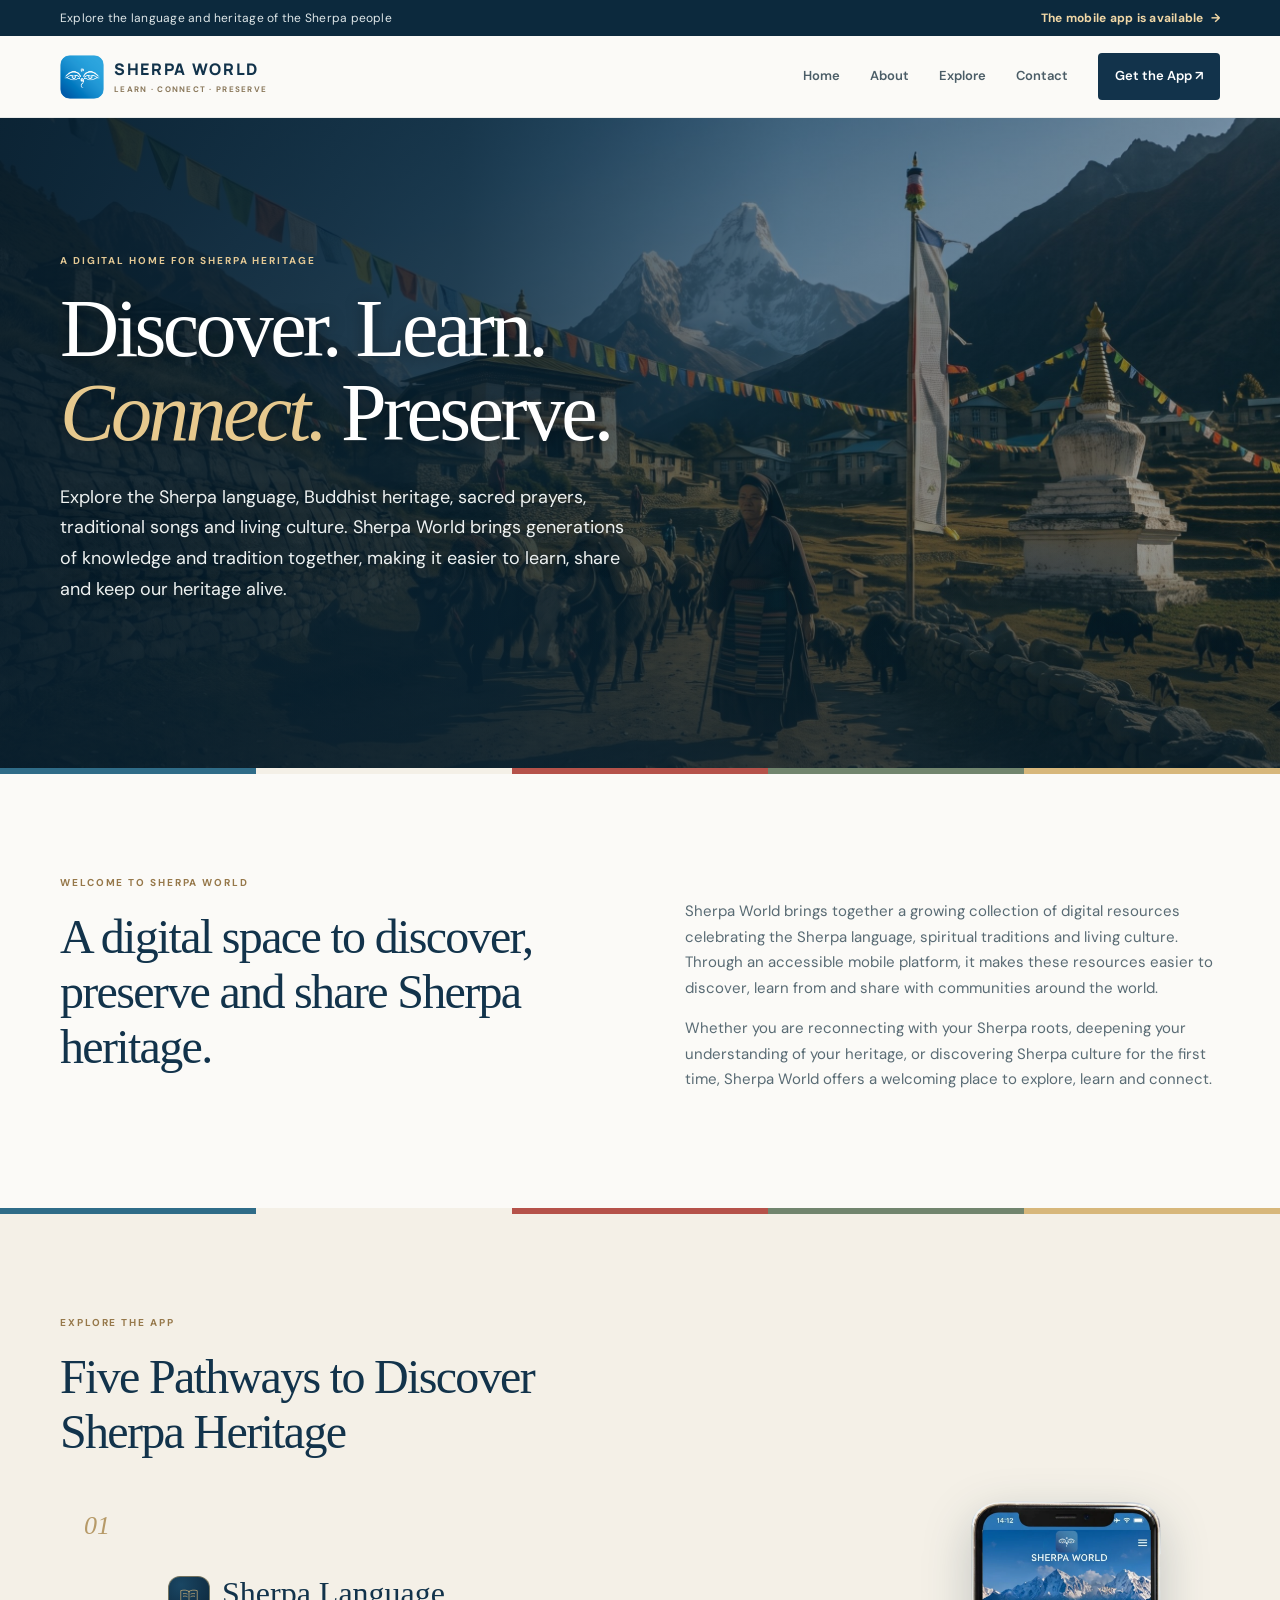
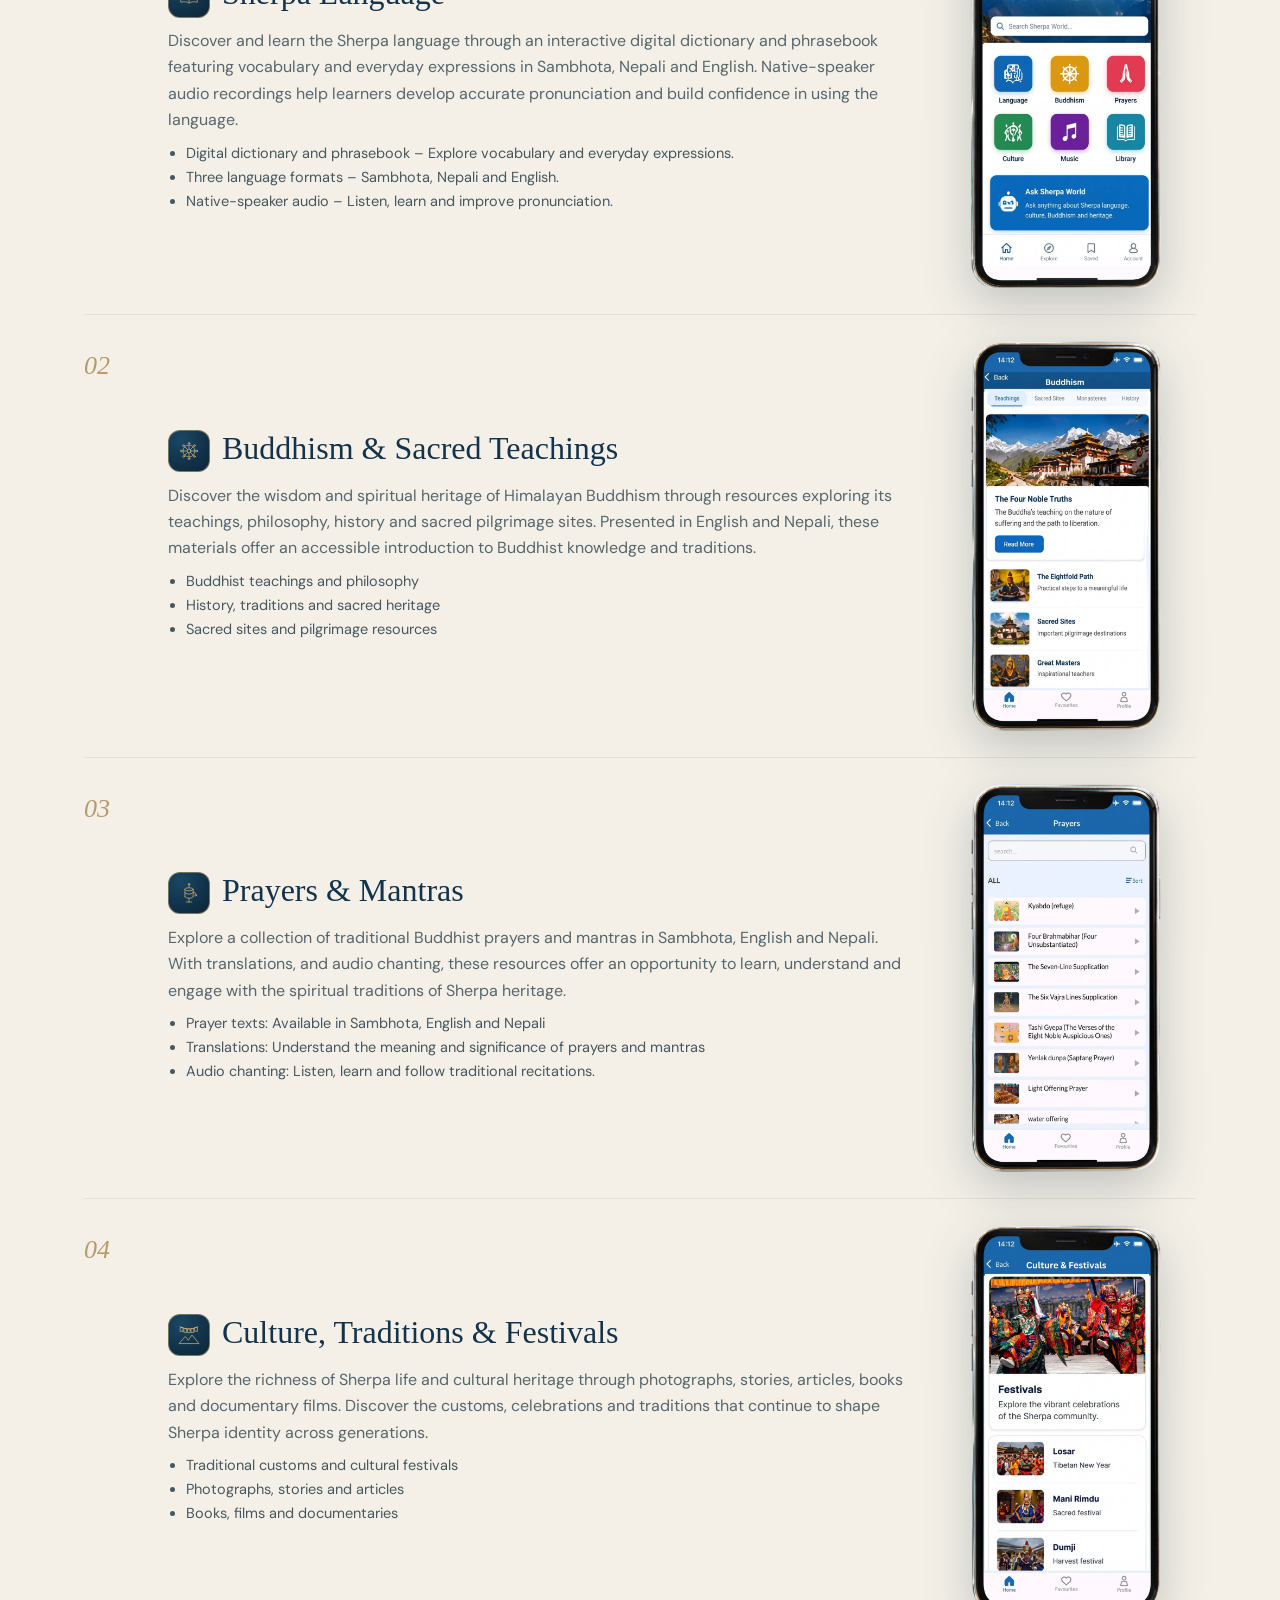
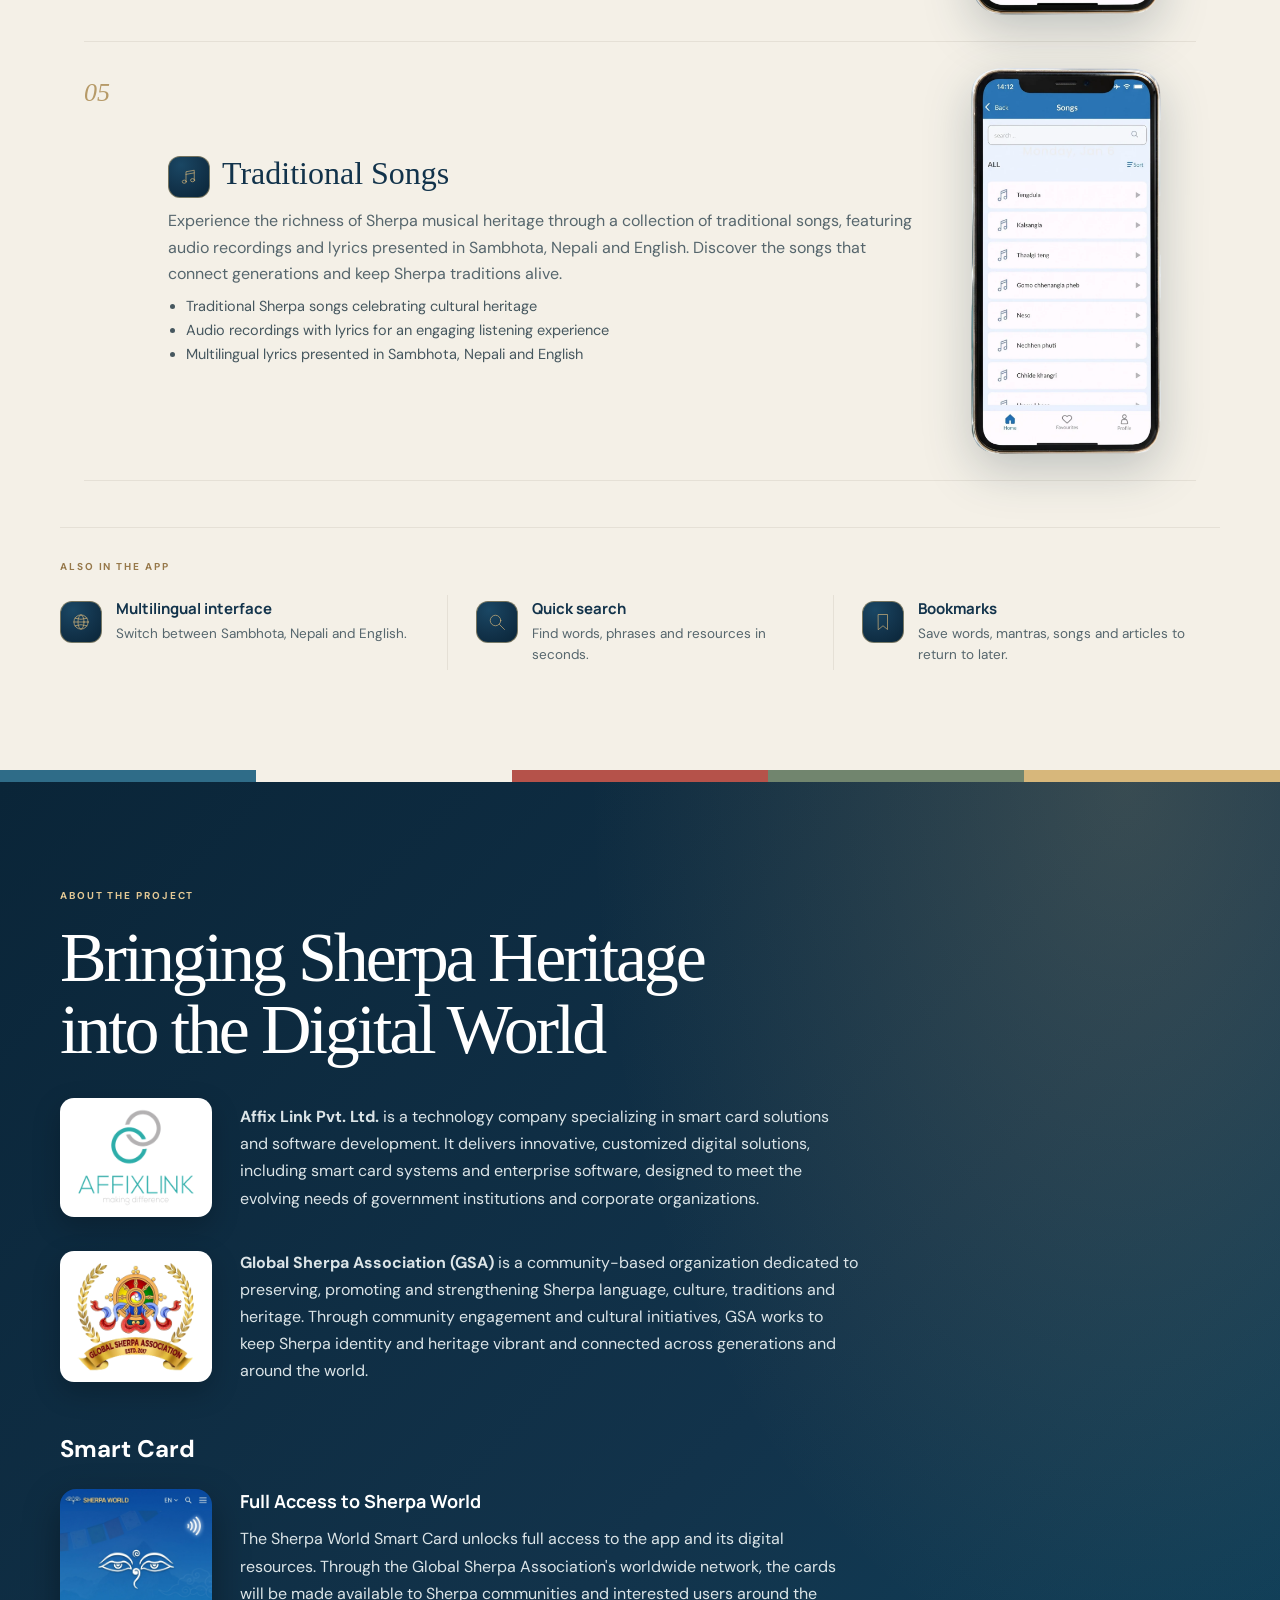
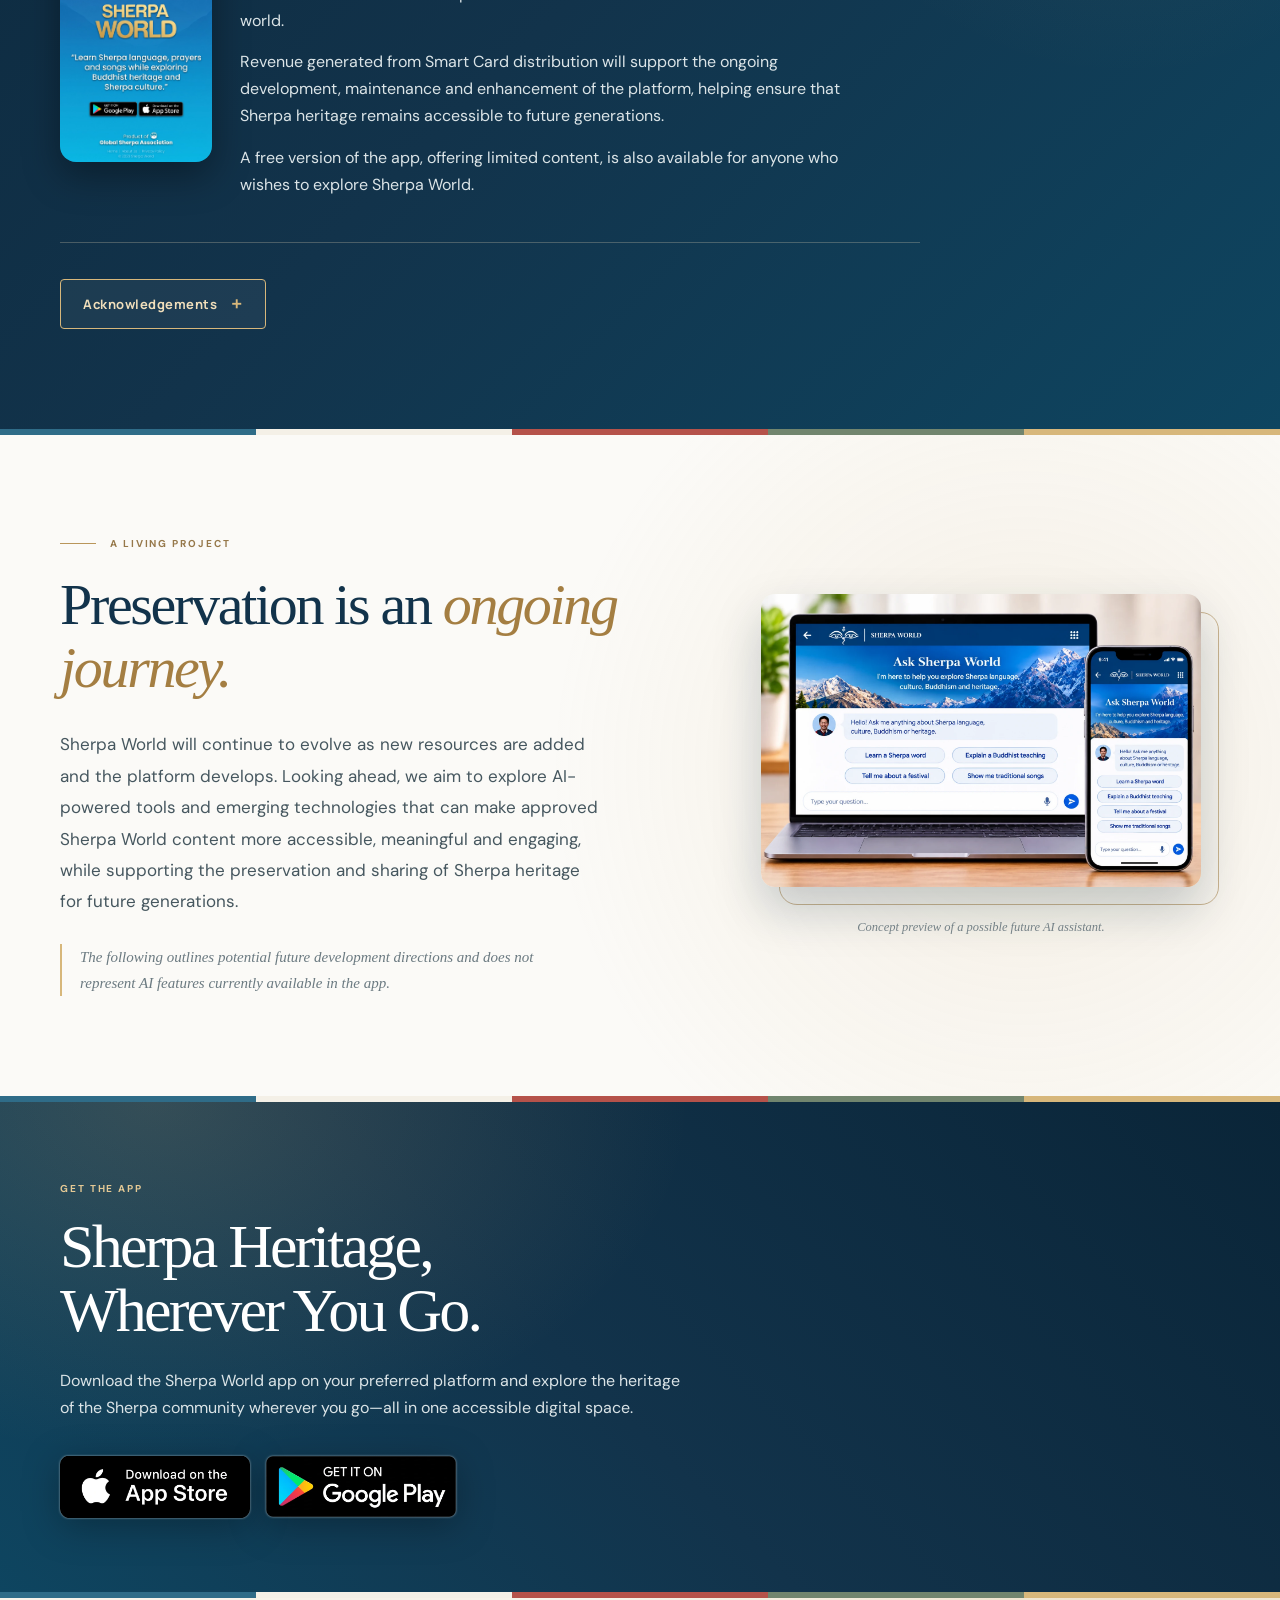
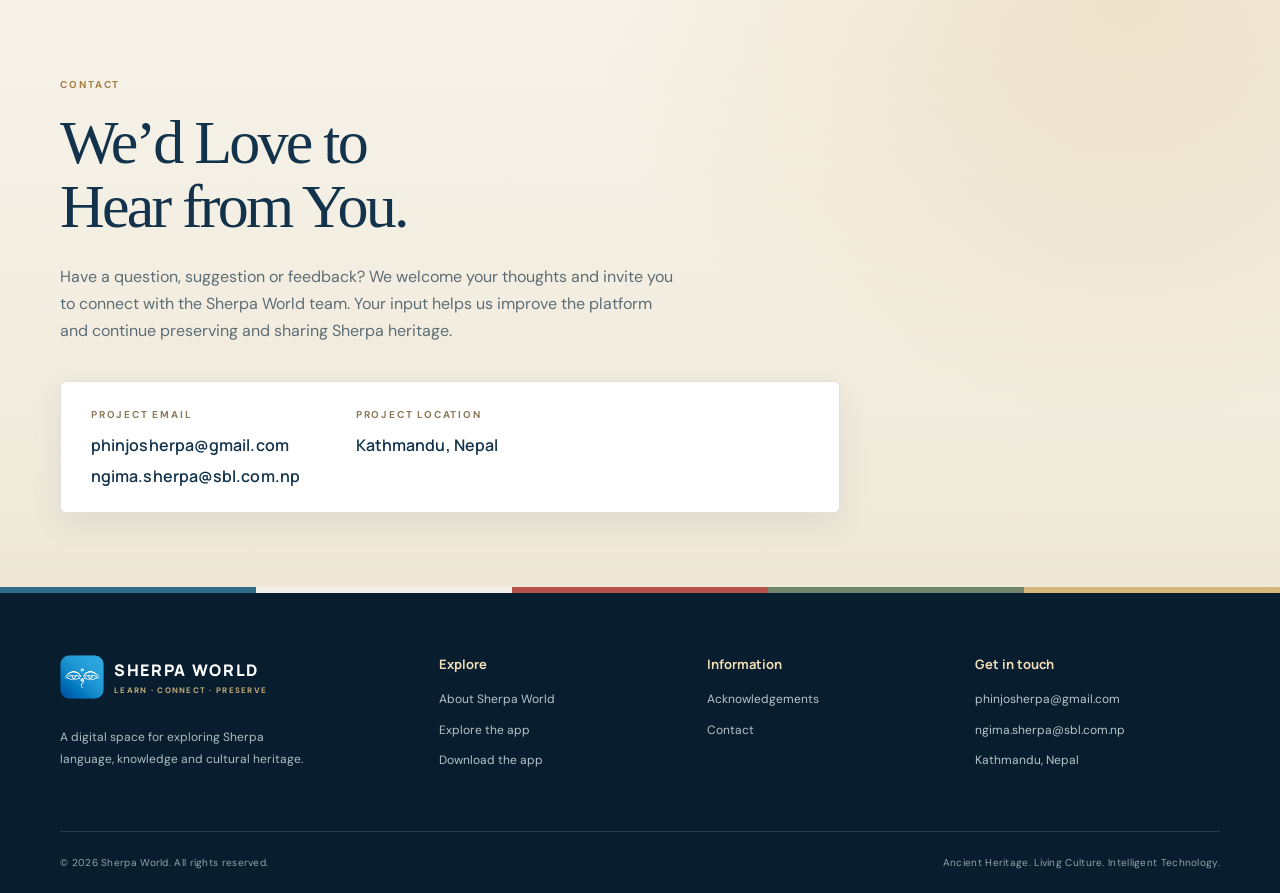
==== commit 69911bc6: "Add files via upload" ====
--- a/index.html
+++ b/index.html
@@ -39,11 +39,11 @@
 <div class="flag-line" aria-hidden="true"></div>
 <section class="explore-section section-pad" id="explore-details"><div class="container"><div class="section-heading"><div><p class="eyebrow">EXPLORE THE APP</p><h2>Five Pathways to Discover Sherpa Heritage</h2></div></div>
 <div class="container explore-detail-list">
-<article class="explore-detail" id="language"><div class="detail-number">01</div><div><div class="detail-kicker"><span class="art-tile art-tile-sm" aria-hidden="true"><svg viewBox="0 0 64 64" fill="none" stroke="currentColor" stroke-width="1.8" stroke-linecap="round" stroke-linejoin="round" focusable="false"><path d="M32 17C26 13 18 13 10 15V46C18 44 26 44 32 48C38 44 46 44 54 46V15C46 13 38 13 32 17Z"/><path d="M32 17V48"/><path d="M17 23C21 22 24 22.5 27 24M17 30C21 29 24 29.5 27 31M37 24C40 22.5 43 22 47 23M37 31C40 29.5 43 29 47 30"/></svg></span><p class="eyebrow">LANGUAGE</p></div><h2>Sherpa Language</h2><p>Discover and learn the Sherpa language through an interactive digital dictionary and phrasebook featuring vocabulary and everyday expressions in Sambhota, Nepali and English. Native-speaker audio recordings help learners develop accurate pronunciation and build confidence in using the language.</p><ul><li>Digital dictionary and phrasebook – Explore vocabulary and everyday expressions.</li><li>Three language formats – Sambhota, Nepali and English.</li><li>Native-speaker audio – Listen, learn and improve pronunciation.</li></ul></div><figure class="detail-art detail-art-shot"><button type="button" class="gallery-trigger" data-full="assets/images/cutout/language-screen-large.webp" aria-haspopup="dialog" aria-label="View larger: Sherpa World language dictionary app screen"><img alt="Sherpa World language dictionary app screen" src="assets/images/cutout/language-screen.webp" width="700" height="1425" loading="lazy"/></button><figcaption><strong>Sherpa Language</strong></figcaption></figure></article>
-<article class="explore-detail" id="buddhism"><div class="detail-number">02</div><div><div class="detail-kicker"><span class="art-tile art-tile-sm" aria-hidden="true"><svg viewBox="0 0 64 64" fill="none" stroke="currentColor" stroke-width="1.8" stroke-linecap="round" stroke-linejoin="round" focusable="false"><g><circle cx="32" cy="32" r="16"/><circle cx="32" cy="32" r="5"/><path d="M37 32L48 32M35.5 35.5L43.3 43.3M32 37L32 48M28.5 35.5L20.7 43.3M27 32L16 32M28.5 28.5L20.7 20.7M32 27L32 16M35.5 28.5L43.3 20.7"/><circle cx="52.5" cy="32" r="2.3"/><circle cx="46.5" cy="46.5" r="2.3"/><circle cx="32" cy="52.5" r="2.3"/><circle cx="17.5" cy="46.5" r="2.3"/><circle cx="11.5" cy="32" r="2.3"/><circle cx="17.5" cy="17.5" r="2.3"/><circle cx="32" cy="11.5" r="2.3"/><circle cx="46.5" cy="17.5" r="2.3"/></g></svg></span><p class="eyebrow">BUDDHISM</p></div><h2>Buddhism &amp; Sacred Teachings</h2><p>Discover the wisdom and spiritual heritage of Himalayan Buddhism through resources exploring its teachings, philosophy, history and sacred pilgrimage sites. Presented in English and Nepali, these materials offer an accessible introduction to Buddhist knowledge and traditions.</p><ul><li>Buddhist teachings and philosophy</li><li>History, traditions and sacred heritage</li><li>Sacred sites and pilgrimage resources</li></ul></div><figure class="detail-art detail-art-shot"><button type="button" class="gallery-trigger" data-full="assets/images/cutout/buddhism-screen-large.webp" aria-haspopup="dialog" aria-label="View larger: Sherpa World Buddhism app screen"><img alt="Sherpa World Buddhism app screen" src="assets/images/cutout/buddhism-screen.webp" width="700" height="1437" loading="lazy"/></button><figcaption><strong>Buddhism &amp; Sacred Teachings</strong></figcaption></figure></article>
-<article class="explore-detail" id="prayers"><div class="detail-number">03</div><div><div class="detail-kicker"><span class="art-tile art-tile-sm" aria-hidden="true"><svg viewBox="0 0 64 64" fill="none" stroke="currentColor" stroke-width="1.8" stroke-linecap="round" stroke-linejoin="round" focusable="false"><circle cx="32" cy="8.5" r="2"/><path d="M32 10.5V17"/><ellipse cx="32" cy="22" rx="11" ry="4"/><path d="M21 22V42M43 22V42M21 42A11 4 0 0 0 43 42M21 31A11 4 0 0 0 43 31M32 46V56M25 56H39"/><path d="M43 29Q50 29 50 35"/><circle cx="50" cy="38" r="2.2"/></svg></span><p class="eyebrow">SACRED WORDS</p></div><h2>Prayers &amp; Mantras</h2><p>Explore a collection of traditional Buddhist prayers and mantras in Sambhota, English and Nepali. With translations, and audio chanting, these resources offer an opportunity to learn, understand and engage with the spiritual traditions of Sherpa heritage.</p><ul><li>Prayer texts: Available in Sambhota, English and Nepali</li><li>Translations: Understand the meaning and significance of prayers and mantras</li><li>Audio chanting: Listen, learn and follow traditional recitations.</li></ul></div><figure class="detail-art detail-art-shot"><button type="button" class="gallery-trigger" data-full="assets/images/cutout/prayers-screen-large.webp" aria-haspopup="dialog" aria-label="View larger: Sherpa World prayers and mantras app screen"><img alt="Sherpa World prayers and mantras app screen" src="assets/images/cutout/prayers-screen.webp" width="700" height="1430" loading="lazy"/></button><figcaption><strong>Prayers &amp; Mantras</strong></figcaption></figure></article>
-<article class="explore-detail" id="culture"><div class="detail-number">04</div><div><div class="detail-kicker"><span class="art-tile art-tile-sm" aria-hidden="true"><svg viewBox="0 0 64 64" fill="none" stroke="currentColor" stroke-width="1.8" stroke-linecap="round" stroke-linejoin="round" focusable="false"><path d="M8 10Q32 22 56 10"/><path d="M9.6 12.2H16V22.2H9.6ZM19.2 15H25.6V25H19.2ZM28.8 16H35.2V26H28.8ZM38.4 15H44.8V25H38.4ZM48 12.2H54.4V22.2H48Z"/><path d="M6 54L22 36L30 46L40 32L58 54Z"/></svg></span><p class="eyebrow">LIVING CULTURE</p></div><h2>Culture, Traditions &amp; Festivals</h2><p>Explore the richness of Sherpa life and cultural heritage through photographs, stories, articles, books and documentary films. Discover the customs, celebrations and traditions that continue to shape Sherpa identity across generations.</p><ul><li>Traditional customs and cultural festivals</li><li>Photographs, stories and articles</li><li>Books, films and documentaries</li></ul></div><figure class="detail-art detail-art-shot"><button type="button" class="gallery-trigger" data-full="assets/images/cutout/culture-screen-large.webp" aria-haspopup="dialog" aria-label="View larger: Sherpa World Culture and Festivals app screen"><img alt="Sherpa World Culture and Festivals app screen" src="assets/images/cutout/culture-screen.webp" width="700" height="1437" loading="lazy"/></button><figcaption><strong>Culture, Traditions &amp; Festivals</strong></figcaption></figure></article>
-<article class="explore-detail" id="songs"><div class="detail-number">05</div><div><div class="detail-kicker"><span class="art-tile art-tile-sm" aria-hidden="true"><svg viewBox="0 0 64 64" fill="none" stroke="currentColor" stroke-width="1.8" stroke-linecap="round" stroke-linejoin="round" focusable="false"><path d="M24 44V18L46 14V40M24 25L46 21"/><ellipse cx="19.5" cy="44.5" rx="5.5" ry="4.2"/><ellipse cx="41.5" cy="40.5" rx="5.5" ry="4.2"/></svg></span><p class="eyebrow">TRADITIONAL SONGS</p></div><h2>Traditional Songs</h2><p>Experience the richness of Sherpa musical heritage through a collection of traditional songs, featuring audio recordings and lyrics presented in Sambhota, Nepali and English. Discover the songs that connect generations and keep Sherpa traditions alive.</p><ul><li>Traditional Sherpa songs celebrating cultural heritage</li><li>Audio recordings with lyrics for an engaging listening experience</li><li>Multilingual lyrics presented in Sambhota, Nepali and English</li></ul></div><figure class="detail-art detail-art-shot"><button type="button" class="gallery-trigger" data-full="assets/images/cutout/songs-screen-large.webp" aria-haspopup="dialog" aria-label="View larger: Sherpa World Songs app screen"><img alt="Sherpa World Songs app screen" src="assets/images/cutout/songs-screen.webp" width="700" height="1424" loading="lazy"/></button><figcaption><strong>Traditional Songs</strong></figcaption></figure></article>
+<article class="explore-detail" id="language"><div class="detail-number">01</div><div><div class="detail-kicker"><span class="art-tile art-tile-sm" aria-hidden="true"><svg viewBox="0 0 64 64" fill="none" stroke="currentColor" stroke-width="1.8" stroke-linecap="round" stroke-linejoin="round" focusable="false"><path d="M32 17C26 13 18 13 10 15V46C18 44 26 44 32 48C38 44 46 44 54 46V15C46 13 38 13 32 17Z"/><path d="M32 17V48"/><path d="M17 23C21 22 24 22.5 27 24M17 30C21 29 24 29.5 27 31M37 24C40 22.5 43 22 47 23M37 31C40 29.5 43 29 47 30"/></svg></span><h2>Sherpa Language</h2></div><p>Discover and learn the Sherpa language through an interactive digital dictionary and phrasebook featuring vocabulary and everyday expressions in Sambhota, Nepali and English. Native-speaker audio recordings help learners develop accurate pronunciation and build confidence in using the language.</p><ul><li>Digital dictionary and phrasebook – Explore vocabulary and everyday expressions.</li><li>Three language formats – Sambhota, Nepali and English.</li><li>Native-speaker audio – Listen, learn and improve pronunciation.</li></ul></div><figure class="detail-art detail-art-shot"><button type="button" class="gallery-trigger" data-full="assets/images/cutout/language-screen-large.webp" aria-haspopup="dialog" aria-label="View larger: Sherpa World language dictionary app screen"><img alt="Sherpa World language dictionary app screen" src="assets/images/cutout/language-screen.webp" width="700" height="1425" loading="lazy"/></button><figcaption><strong>Sherpa Language</strong></figcaption></figure></article>
+<article class="explore-detail" id="buddhism"><div class="detail-number">02</div><div><div class="detail-kicker"><span class="art-tile art-tile-sm" aria-hidden="true"><svg viewBox="0 0 64 64" fill="none" stroke="currentColor" stroke-width="1.8" stroke-linecap="round" stroke-linejoin="round" focusable="false"><g><circle cx="32" cy="32" r="16"/><circle cx="32" cy="32" r="5"/><path d="M37 32L48 32M35.5 35.5L43.3 43.3M32 37L32 48M28.5 35.5L20.7 43.3M27 32L16 32M28.5 28.5L20.7 20.7M32 27L32 16M35.5 28.5L43.3 20.7"/><circle cx="52.5" cy="32" r="2.3"/><circle cx="46.5" cy="46.5" r="2.3"/><circle cx="32" cy="52.5" r="2.3"/><circle cx="17.5" cy="46.5" r="2.3"/><circle cx="11.5" cy="32" r="2.3"/><circle cx="17.5" cy="17.5" r="2.3"/><circle cx="32" cy="11.5" r="2.3"/><circle cx="46.5" cy="17.5" r="2.3"/></g></svg></span><h2>Buddhism &amp; Sacred Teachings</h2></div><p>Discover the wisdom and spiritual heritage of Himalayan Buddhism through resources exploring its teachings, philosophy, history and sacred pilgrimage sites. Presented in English and Nepali, these materials offer an accessible introduction to Buddhist knowledge and traditions.</p><ul><li>Buddhist teachings and philosophy</li><li>History, traditions and sacred heritage</li><li>Sacred sites and pilgrimage resources</li></ul></div><figure class="detail-art detail-art-shot"><button type="button" class="gallery-trigger" data-full="assets/images/cutout/buddhism-screen-large.webp" aria-haspopup="dialog" aria-label="View larger: Sherpa World Buddhism app screen"><img alt="Sherpa World Buddhism app screen" src="assets/images/cutout/buddhism-screen.webp" width="700" height="1437" loading="lazy"/></button><figcaption><strong>Buddhism &amp; Sacred Teachings</strong></figcaption></figure></article>
+<article class="explore-detail" id="prayers"><div class="detail-number">03</div><div><div class="detail-kicker"><span class="art-tile art-tile-sm" aria-hidden="true"><svg viewBox="0 0 64 64" fill="none" stroke="currentColor" stroke-width="1.8" stroke-linecap="round" stroke-linejoin="round" focusable="false"><circle cx="32" cy="8.5" r="2"/><path d="M32 10.5V17"/><ellipse cx="32" cy="22" rx="11" ry="4"/><path d="M21 22V42M43 22V42M21 42A11 4 0 0 0 43 42M21 31A11 4 0 0 0 43 31M32 46V56M25 56H39"/><path d="M43 29Q50 29 50 35"/><circle cx="50" cy="38" r="2.2"/></svg></span><h2>Prayers &amp; Mantras</h2></div><p>Explore a collection of traditional Buddhist prayers and mantras in Sambhota, English and Nepali. With translations, and audio chanting, these resources offer an opportunity to learn, understand and engage with the spiritual traditions of Sherpa heritage.</p><ul><li>Prayer texts: Available in Sambhota, English and Nepali</li><li>Translations: Understand the meaning and significance of prayers and mantras</li><li>Audio chanting: Listen, learn and follow traditional recitations.</li></ul></div><figure class="detail-art detail-art-shot"><button type="button" class="gallery-trigger" data-full="assets/images/cutout/prayers-screen-large.webp" aria-haspopup="dialog" aria-label="View larger: Sherpa World prayers and mantras app screen"><img alt="Sherpa World prayers and mantras app screen" src="assets/images/cutout/prayers-screen.webp" width="700" height="1430" loading="lazy"/></button><figcaption><strong>Prayers &amp; Mantras</strong></figcaption></figure></article>
+<article class="explore-detail" id="culture"><div class="detail-number">04</div><div><div class="detail-kicker"><span class="art-tile art-tile-sm" aria-hidden="true"><svg viewBox="0 0 64 64" fill="none" stroke="currentColor" stroke-width="1.8" stroke-linecap="round" stroke-linejoin="round" focusable="false"><path d="M8 10Q32 22 56 10"/><path d="M9.6 12.2H16V22.2H9.6ZM19.2 15H25.6V25H19.2ZM28.8 16H35.2V26H28.8ZM38.4 15H44.8V25H38.4ZM48 12.2H54.4V22.2H48Z"/><path d="M6 54L22 36L30 46L40 32L58 54Z"/></svg></span><h2>Culture, Traditions &amp; Festivals</h2></div><p>Explore the richness of Sherpa life and cultural heritage through photographs, stories, articles, books and documentary films. Discover the customs, celebrations and traditions that continue to shape Sherpa identity across generations.</p><ul><li>Traditional customs and cultural festivals</li><li>Photographs, stories and articles</li><li>Books, films and documentaries</li></ul></div><figure class="detail-art detail-art-shot"><button type="button" class="gallery-trigger" data-full="assets/images/cutout/culture-screen-large.webp" aria-haspopup="dialog" aria-label="View larger: Sherpa World Culture and Festivals app screen"><img alt="Sherpa World Culture and Festivals app screen" src="assets/images/cutout/culture-screen.webp" width="700" height="1437" loading="lazy"/></button><figcaption><strong>Culture, Traditions &amp; Festivals</strong></figcaption></figure></article>
+<article class="explore-detail" id="songs"><div class="detail-number">05</div><div><div class="detail-kicker"><span class="art-tile art-tile-sm" aria-hidden="true"><svg viewBox="0 0 64 64" fill="none" stroke="currentColor" stroke-width="1.8" stroke-linecap="round" stroke-linejoin="round" focusable="false"><path d="M24 44V18L46 14V40M24 25L46 21"/><ellipse cx="19.5" cy="44.5" rx="5.5" ry="4.2"/><ellipse cx="41.5" cy="40.5" rx="5.5" ry="4.2"/></svg></span><h2>Traditional Songs</h2></div><p>Experience the richness of Sherpa musical heritage through a collection of traditional songs, featuring audio recordings and lyrics presented in Sambhota, Nepali and English. Discover the songs that connect generations and keep Sherpa traditions alive.</p><ul><li>Traditional Sherpa songs celebrating cultural heritage</li><li>Audio recordings with lyrics for an engaging listening experience</li><li>Multilingual lyrics presented in Sambhota, Nepali and English</li></ul></div><figure class="detail-art detail-art-shot"><button type="button" class="gallery-trigger" data-full="assets/images/cutout/songs-screen-large.webp" aria-haspopup="dialog" aria-label="View larger: Sherpa World Songs app screen"><img alt="Sherpa World Songs app screen" src="assets/images/cutout/songs-screen.webp" width="700" height="1424" loading="lazy"/></button><figcaption><strong>Traditional Songs</strong></figcaption></figure></article>
 </div>
 <div class="feature-row"><p class="eyebrow">ALSO IN THE APP</p><ul class="feature-list"><li><span class="art-tile art-tile-sm" aria-hidden="true"><svg viewBox="0 0 64 64" fill="none" stroke="currentColor" stroke-width="1.8" stroke-linecap="round" stroke-linejoin="round" focusable="false"><circle cx="32" cy="32" r="19"/><ellipse cx="32" cy="32" rx="8" ry="19"/><path d="M13 32H51M16 22Q32 28 48 22M16 42Q32 36 48 42"/></svg></span><div><h3>Multilingual interface</h3><p>Switch between Sambhota, Nepali and English.</p></div></li><li><span class="art-tile art-tile-sm" aria-hidden="true"><svg viewBox="0 0 64 64" fill="none" stroke="currentColor" stroke-width="1.8" stroke-linecap="round" stroke-linejoin="round" focusable="false"><circle cx="28" cy="28" r="14"/><path d="M38.5 38.5L52 52"/></svg></span><div><h3>Quick search</h3><p>Find words, phrases and resources in seconds.</p></div></li><li><span class="art-tile art-tile-sm" aria-hidden="true"><svg viewBox="0 0 64 64" fill="none" stroke="currentColor" stroke-width="1.8" stroke-linecap="round" stroke-linejoin="round" focusable="false"><path d="M20 12H44V52L32 42L20 52Z"/></svg></span><div><h3>Bookmarks</h3><p>Save words, mantras, songs and articles to return to later.</p></div></li></ul></div>
 </div></section>
